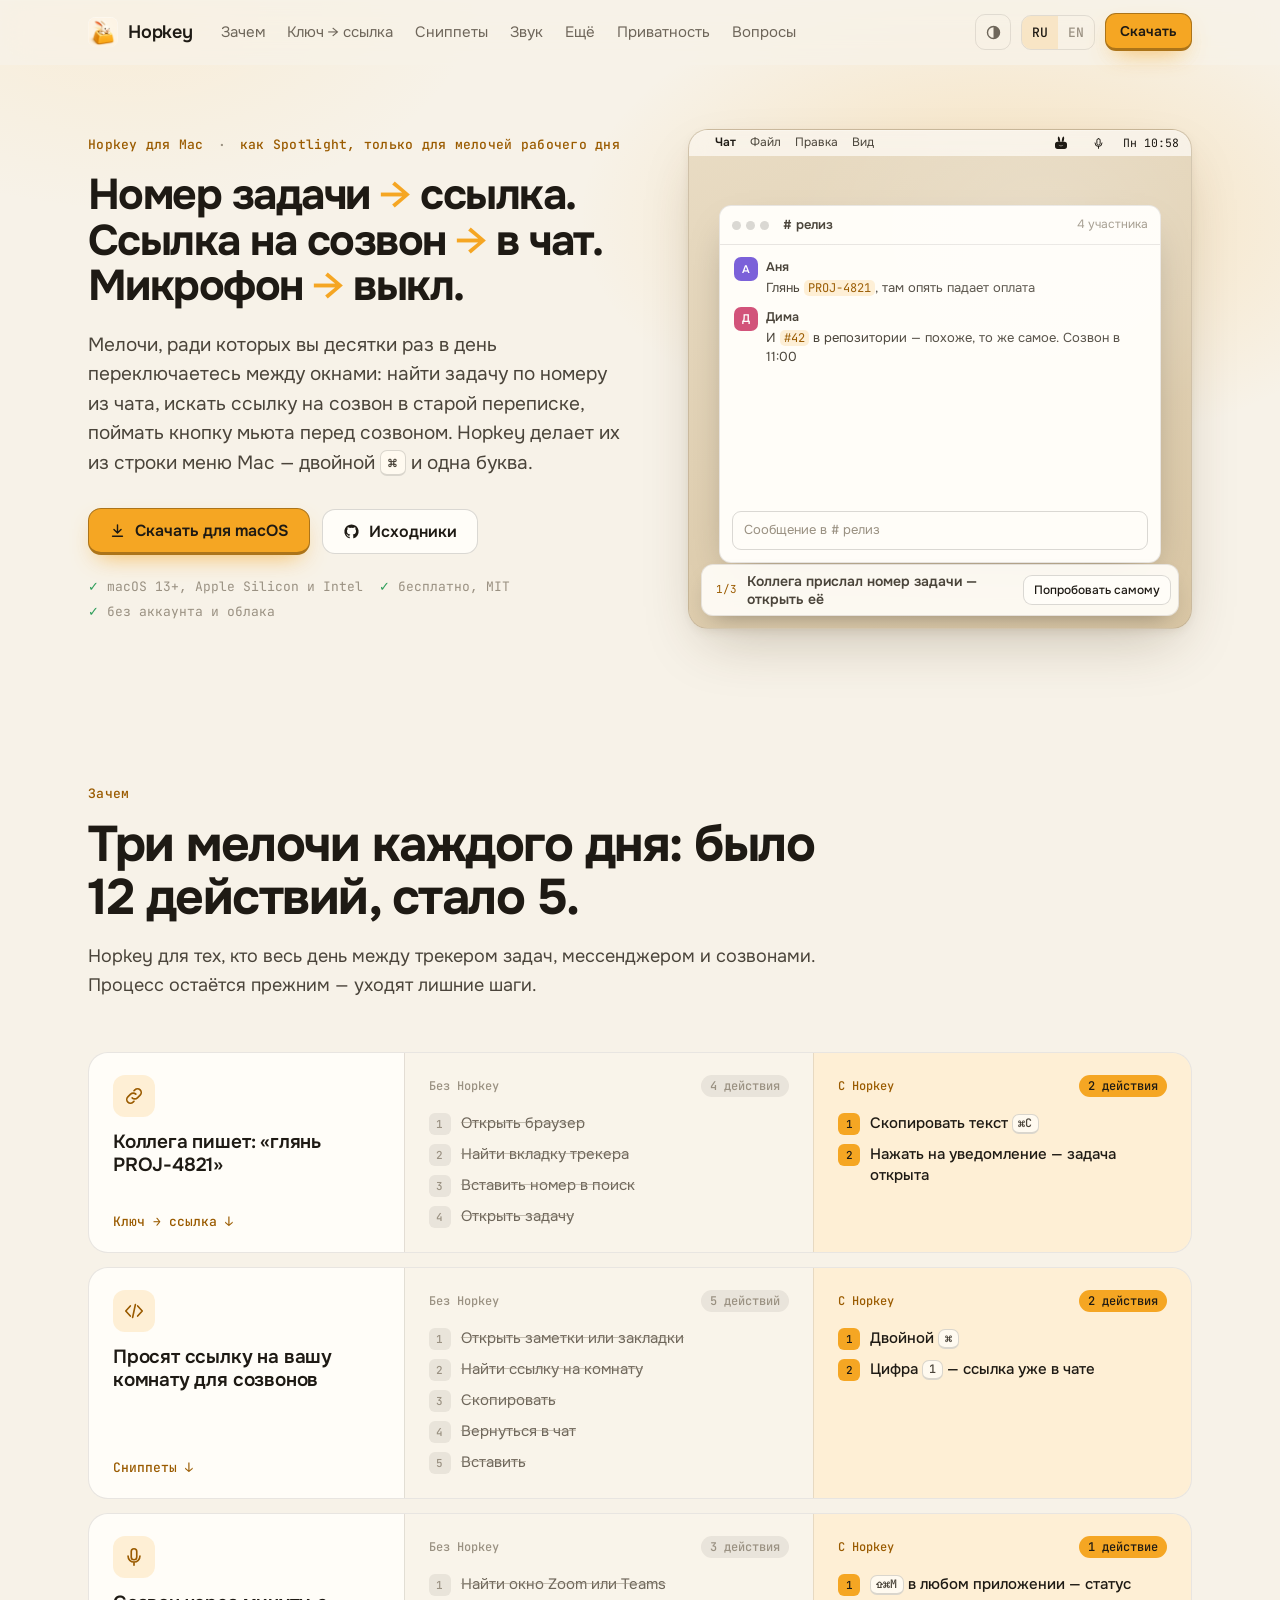
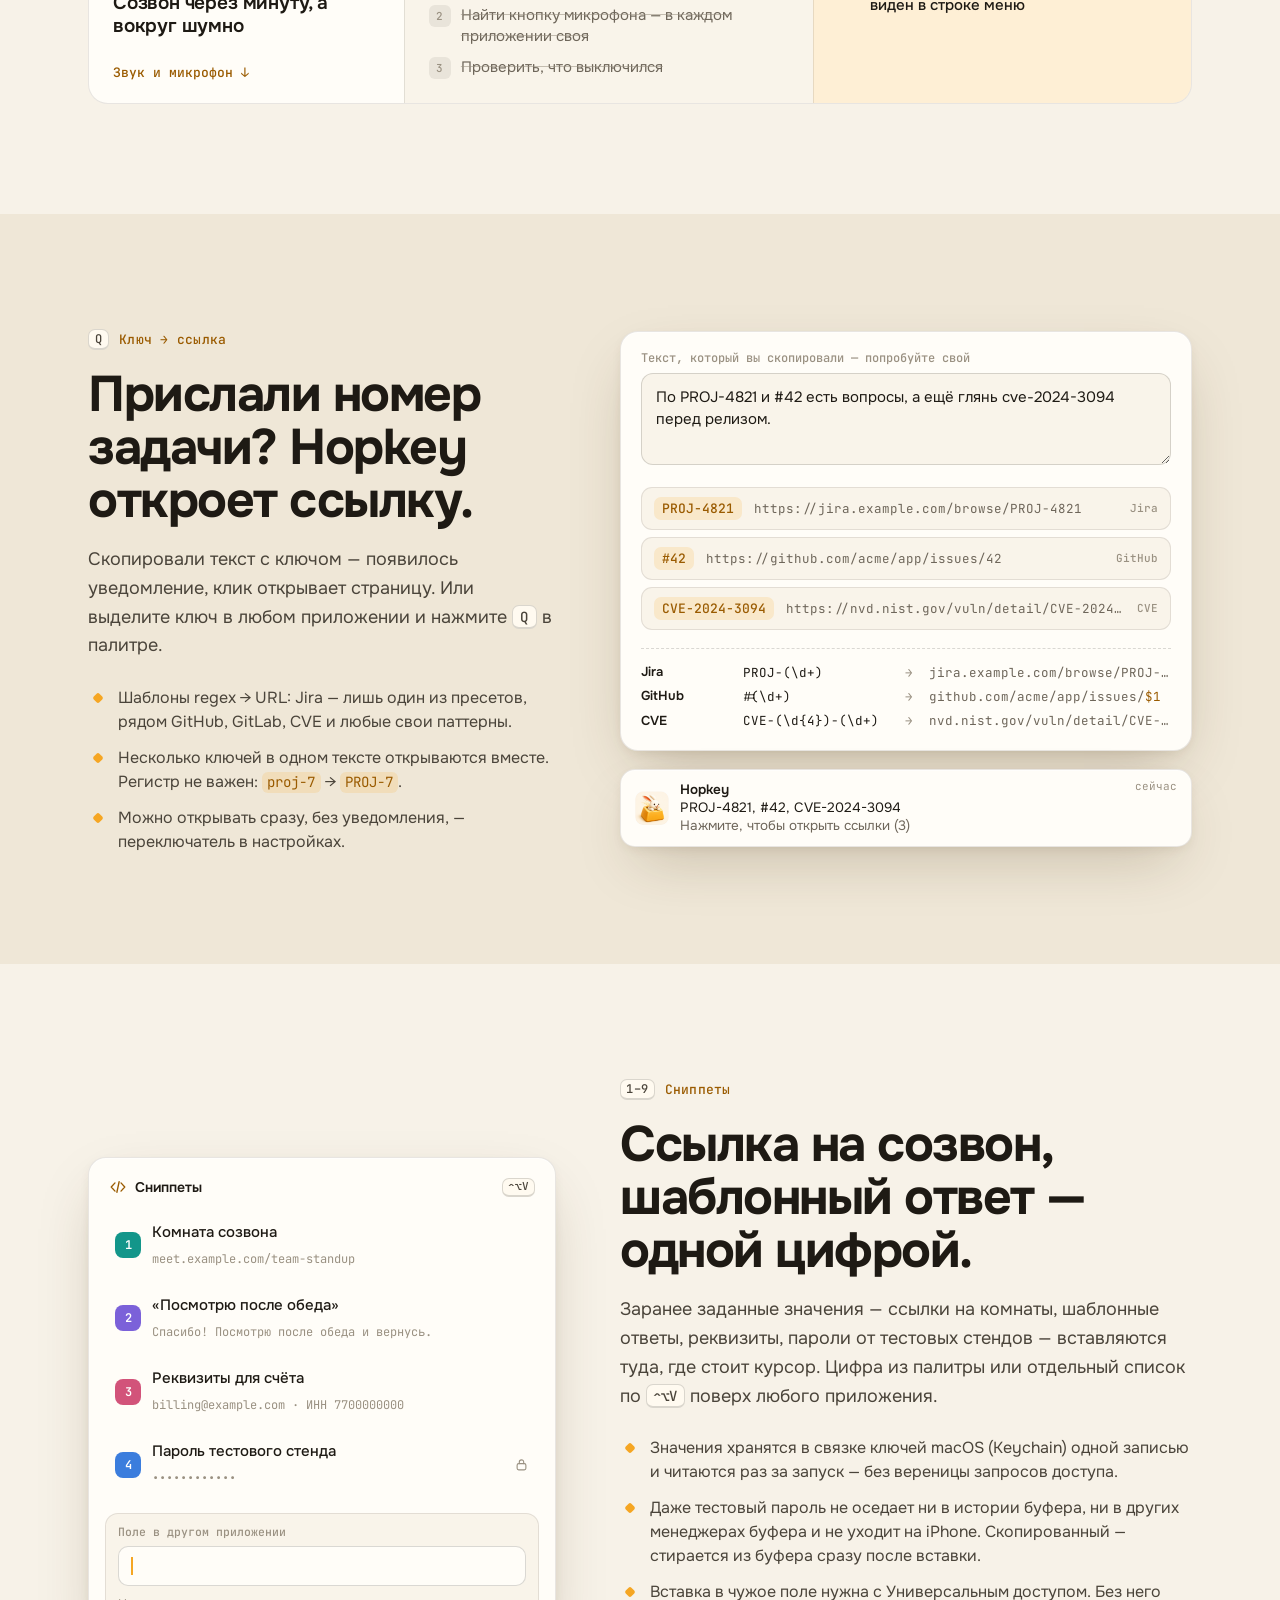
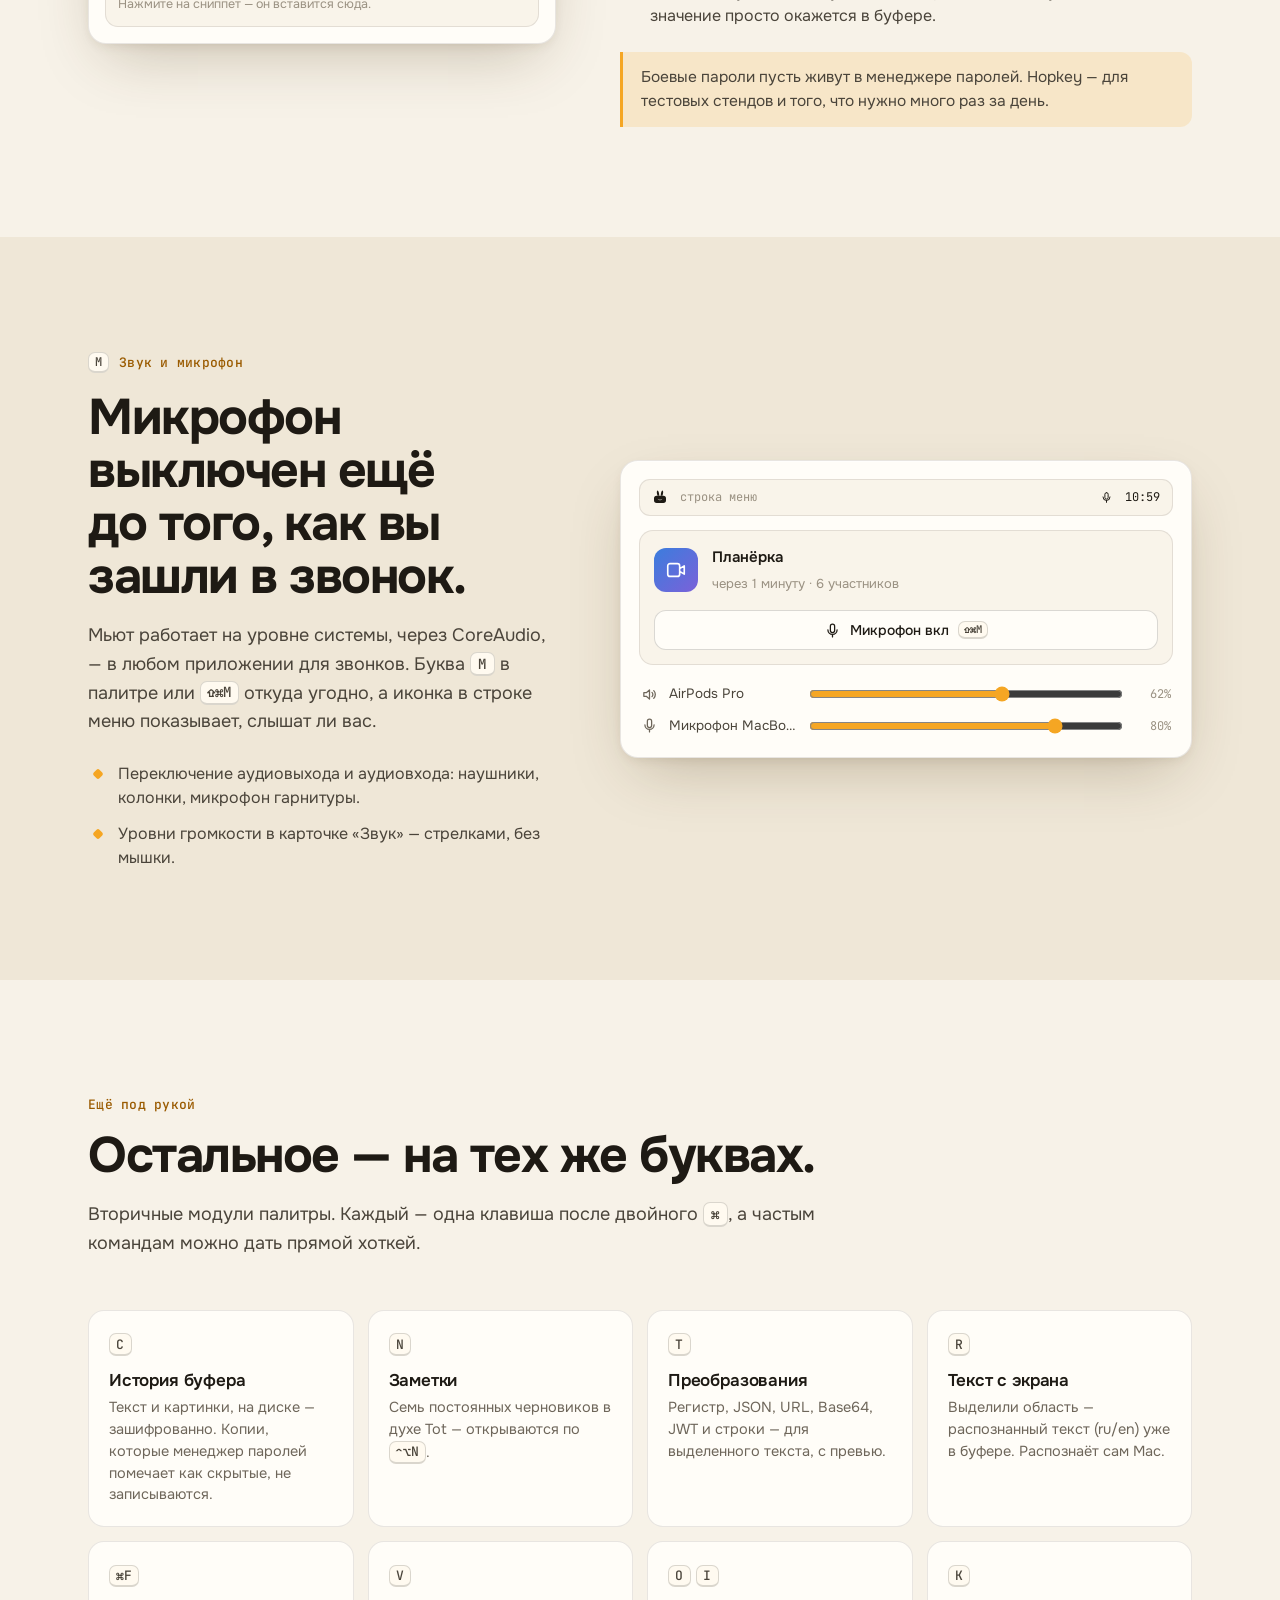
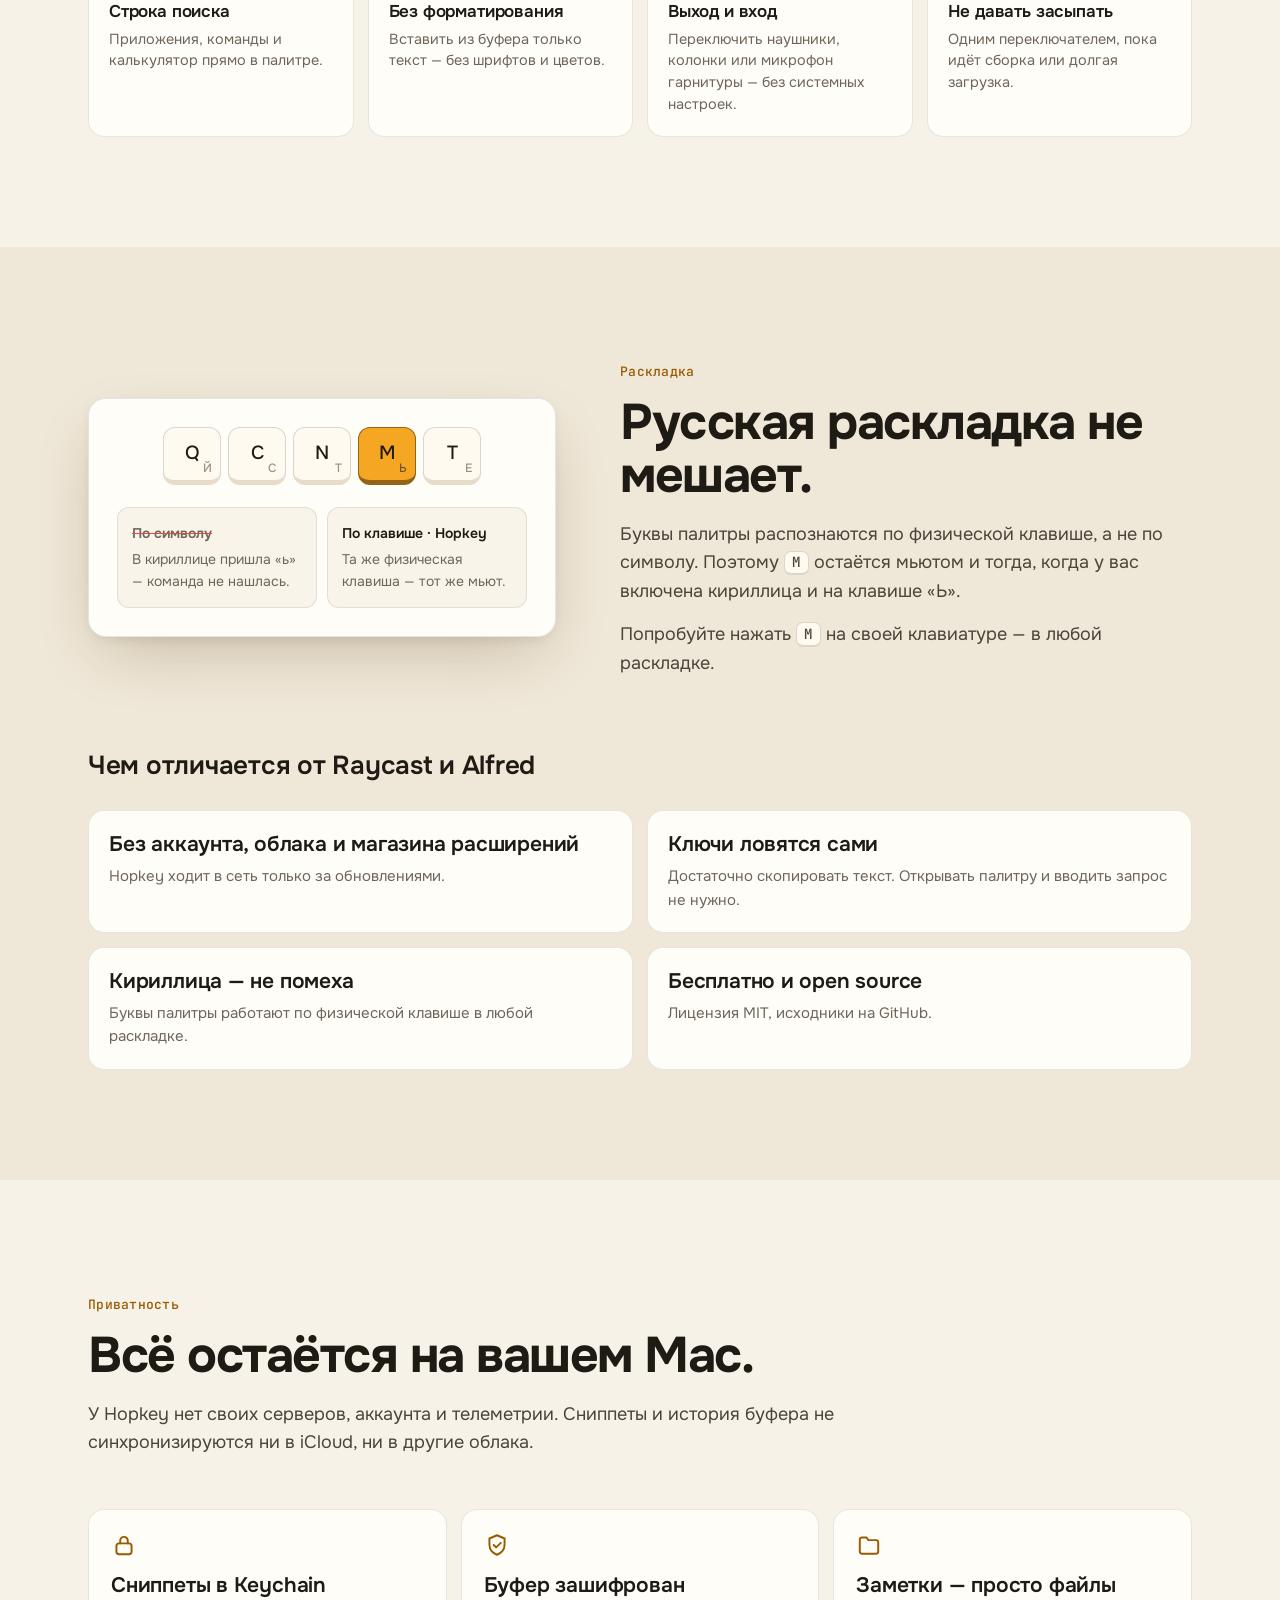
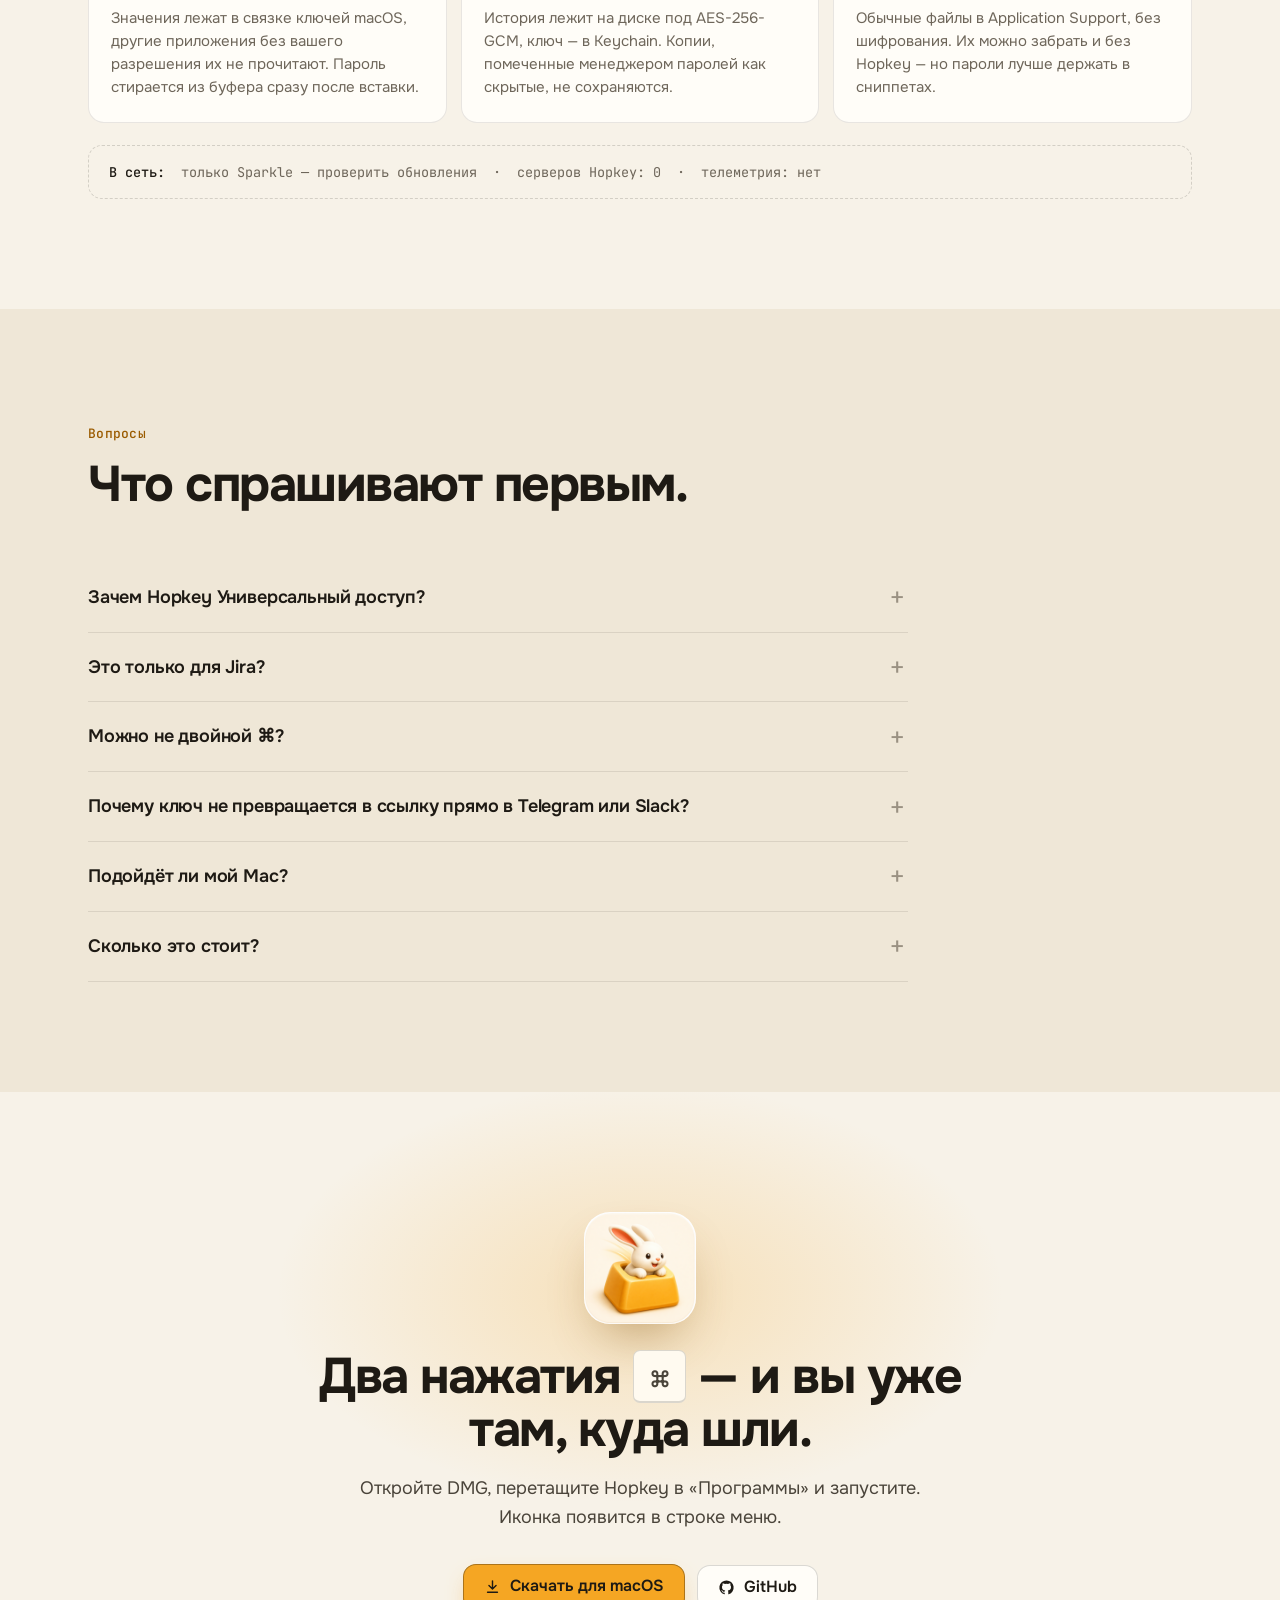
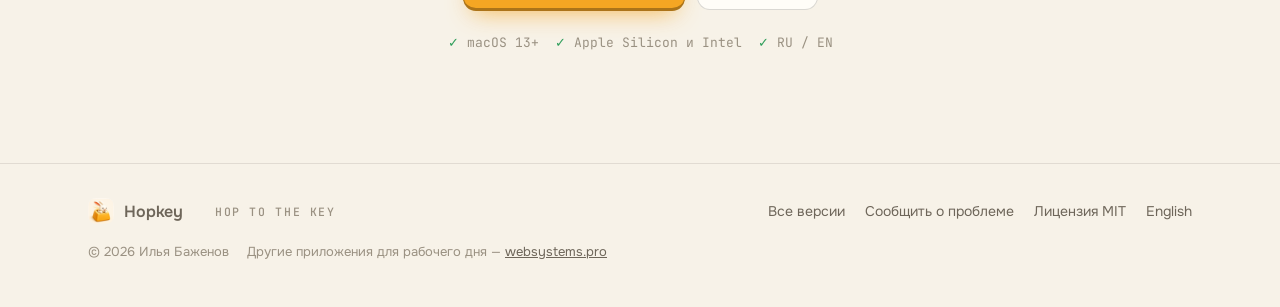
==== docs/index.html @ 58bd065e "chore(site): сайт в docs/ для GitHub Pages из main GitHub Pages без Actions публикует только корень " ====
<!doctype html>
<html lang="ru">
<head>
<meta charset="utf-8">
<meta name="viewport" content="width=device-width, initial-scale=1">
<title>Hopkey — двойной ⌘, и всё мелкое уже под рукой</title>
<meta name="description" content="Палитра рабочего дня в строке меню Mac. Двойной правый ⌘ — открыть ключ задачи по ссылке, вставить сниппет, выключить микрофон перед созвоном. Без аккаунта и облака, бесплатно и open source.">
<meta property="og:title" content="Hopkey — двойной ⌘, и всё мелкое уже под рукой">
<meta property="og:description" content="Палитра рабочего дня в строке меню Mac: ключ → ссылка, сниппеты, мьют микрофона. Локально, бесплатно, open source.">
<meta property="og:type" content="website">
<meta property="og:locale" content="ru_RU">
<meta property="og:locale:alternate" content="en_US">
<meta property="og:url" content="https://ilyabazhenov.github.io/Hopkey/">
<meta property="og:image" content="https://ilyabazhenov.github.io/Hopkey/assets/icon.png">
<link rel="canonical" href="https://ilyabazhenov.github.io/Hopkey/">
<link rel="alternate" hreflang="ru" href="https://ilyabazhenov.github.io/Hopkey/">
<link rel="alternate" hreflang="en" href="https://ilyabazhenov.github.io/Hopkey/en/">
<link rel="alternate" hreflang="x-default" href="https://ilyabazhenov.github.io/Hopkey/en/">
<link rel="icon" href="assets/favicon.png" type="image/png">
<link rel="apple-touch-icon" href="assets/apple-touch-icon.png">
<link rel="preconnect" href="https://fonts.googleapis.com">
<link rel="preconnect" href="https://fonts.gstatic.com" crossorigin>
<link href="https://fonts.googleapis.com/css2?family=Onest:wght@400;500;600;700&family=JetBrains+Mono:wght@400;500&display=swap" rel="stylesheet">
<script>
(function (r) {
  r.classList.add('js');
  var t; try { t = localStorage.getItem('theme'); } catch (e) {}
  r.dataset.theme = t === 'light' || t === 'dark' ? t : (matchMedia('(prefers-color-scheme: dark)').matches ? 'dark' : 'light');
})(document.documentElement);
</script>
<link rel="stylesheet" href="assets/site.css">
</head>
<body>

<svg width="0" height="0" style="position:absolute" aria-hidden="true">
  <symbol id="i-hop" viewBox="0 0 24 24"><path fill="currentColor" d="M8.3 10.2C7 6.6 6.8 2.7 8.1 2.2c1.3-.5 2.7 3.1 2.8 8zM13.1 10.2c.1-4.9 1.5-8.5 2.8-8 1.3.5 1.1 4.4-.2 8z"/><path fill="currentColor" fill-rule="evenodd" d="M7 10h10a4 4 0 0 1 4 4v3a4 4 0 0 1-4 4H7a4 4 0 0 1-4-4v-3a4 4 0 0 1 4-4zm1.2 4.6q3.8 2.9 7.6 0q-3.8 4.6-7.6 0z"/></symbol>
  <symbol id="i-mic" viewBox="0 0 24 24"><g fill="none" stroke="currentColor" stroke-width="1.8" stroke-linecap="round"><rect x="9" y="3" width="6" height="12" rx="3"/><path d="M5.5 11a6.5 6.5 0 0 0 13 0M12 17.5V21"/></g></symbol>
  <symbol id="i-micoff" viewBox="0 0 24 24"><g fill="none" stroke="currentColor" stroke-width="1.8" stroke-linecap="round"><rect x="9" y="3" width="6" height="12" rx="3"/><path d="M5.5 11a6.5 6.5 0 0 0 13 0M12 17.5V21M4 3.5l16 17"/></g></symbol>
  <symbol id="i-speaker" viewBox="0 0 24 24"><g fill="none" stroke="currentColor" stroke-width="1.8" stroke-linecap="round" stroke-linejoin="round"><path d="M4 9.5v5h3.5L12 18.5v-13L7.5 9.5z"/><path d="M15.5 9a4.2 4.2 0 0 1 0 6M18 6.5a8 8 0 0 1 0 11"/></g></symbol>
  <symbol id="i-cup" viewBox="0 0 24 24"><g fill="none" stroke="currentColor" stroke-width="1.8" stroke-linecap="round" stroke-linejoin="round"><path d="M4.5 9h11v4.5a5 5 0 0 1-5 5h-1a5 5 0 0 1-5-5z"/><path d="M15.5 10.5h1.3a2.4 2.4 0 0 1 0 4.8h-1.5M8 3.5v2.5M11.5 3.5v2.5"/></g></symbol>
  <symbol id="i-link" viewBox="0 0 24 24"><g fill="none" stroke="currentColor" stroke-width="1.8" stroke-linecap="round"><path d="M10 14a4 4 0 0 0 5.7 0l3-3a4 4 0 0 0-5.7-5.7l-1 1"/><path d="M14 10a4 4 0 0 0-5.7 0l-3 3a4 4 0 0 0 5.7 5.7l1-1"/></g></symbol>
  <symbol id="i-snip" viewBox="0 0 24 24"><g fill="none" stroke="currentColor" stroke-width="1.8" stroke-linecap="round" stroke-linejoin="round"><path d="M8 6.5 3 12l5 5.5M16 6.5l5 5.5-5 5.5M13.5 5l-3 14"/></g></symbol>
  <symbol id="i-clip" viewBox="0 0 24 24"><g fill="none" stroke="currentColor" stroke-width="1.8" stroke-linejoin="round"><rect x="5.5" y="4.5" width="13" height="16.5" rx="2.5"/><path d="M9 3h6v3.5H9z"/></g></symbol>
  <symbol id="i-note" viewBox="0 0 24 24"><g fill="none" stroke="currentColor" stroke-width="1.8" stroke-linecap="round" stroke-linejoin="round"><path d="M6 3h8.5L19 7.5V21H6z"/><path d="M9 12h7M9 16h5"/></g></symbol>
  <symbol id="i-wand" viewBox="0 0 24 24"><g fill="none" stroke="currentColor" stroke-width="1.8" stroke-linecap="round" stroke-linejoin="round"><path d="M4 20 15 9M17 3v3M15.5 4.5h3M20 9v2M19 10h2M11 4v2M10 5h2"/></g></symbol>
  <symbol id="i-scan" viewBox="0 0 24 24"><g fill="none" stroke="currentColor" stroke-width="1.8" stroke-linecap="round"><path d="M4 8V5.5A1.5 1.5 0 0 1 5.5 4H8M16 4h2.5A1.5 1.5 0 0 1 20 5.5V8M20 16v2.5a1.5 1.5 0 0 1-1.5 1.5H16M8 20H5.5A1.5 1.5 0 0 1 4 18.5V16M8 10h8M8 14h5"/></g></symbol>
  <symbol id="i-paste" viewBox="0 0 24 24"><g fill="none" stroke="currentColor" stroke-width="1.8" stroke-linecap="round" stroke-linejoin="round"><path d="M9 3.5h6v3H9z"/><path d="M15.5 5H18a1 1 0 0 1 1 1v14a1 1 0 0 1-1 1H6a1 1 0 0 1-1-1V6a1 1 0 0 1 1-1h2.5M9 12h6M9 16h4"/></g></symbol>
  <symbol id="i-search" viewBox="0 0 24 24"><g fill="none" stroke="currentColor" stroke-width="1.8" stroke-linecap="round"><circle cx="11" cy="11" r="6.5"/><path d="m20 20-4.2-4.2"/></g></symbol>
  <symbol id="i-lock" viewBox="0 0 24 24"><g fill="none" stroke="currentColor" stroke-width="1.8" stroke-linecap="round"><rect x="5" y="10.5" width="14" height="10" rx="2.5"/><path d="M8.5 10.5V8a3.5 3.5 0 0 1 7 0v2.5"/></g></symbol>
  <symbol id="i-shield" viewBox="0 0 24 24"><g fill="none" stroke="currentColor" stroke-width="1.8" stroke-linecap="round" stroke-linejoin="round"><path d="M12 3 5 6v5.5c0 4.3 3 7.9 7 9.5 4-1.6 7-5.2 7-9.5V6z"/><path d="m9 12 2.2 2.2L15.5 10"/></g></symbol>
  <symbol id="i-folder" viewBox="0 0 24 24"><g fill="none" stroke="currentColor" stroke-width="1.8" stroke-linejoin="round"><path d="M3.5 7a2 2 0 0 1 2-2h4l2 2.5h7a2 2 0 0 1 2 2V18a2 2 0 0 1-2 2h-13a2 2 0 0 1-2-2z"/></g></symbol>
  <symbol id="i-phone" viewBox="0 0 24 24"><g fill="none" stroke="currentColor" stroke-width="1.8" stroke-linecap="round" stroke-linejoin="round"><path d="M3 7.5A2.5 2.5 0 0 1 5.5 5h8A2.5 2.5 0 0 1 16 7.5v9a2.5 2.5 0 0 1-2.5 2.5h-8A2.5 2.5 0 0 1 3 16.5zM16 10.5l5-3v9l-5-3"/></g></symbol>
  <symbol id="i-down" viewBox="0 0 24 24"><g fill="none" stroke="currentColor" stroke-width="2" stroke-linecap="round" stroke-linejoin="round"><path d="M12 4v11M7 10.5l5 5 5-5M5 20h14"/></g></symbol>
  <symbol id="i-gh" viewBox="0 0 24 24"><path fill="currentColor" d="M12 2a10 10 0 0 0-3.2 19.5c.5.1.7-.2.7-.5v-1.7c-2.8.6-3.4-1.3-3.4-1.3-.4-1.2-1.1-1.5-1.1-1.5-.9-.6.1-.6.1-.6 1 .1 1.5 1 1.5 1 .9 1.6 2.4 1.1 3 .9.1-.7.4-1.1.6-1.4-2.2-.3-4.6-1.1-4.6-5 0-1.1.4-2 1-2.7-.1-.3-.4-1.3.1-2.7 0 0 .8-.3 2.8 1a9.6 9.6 0 0 1 5 0c1.9-1.3 2.8-1 2.8-1 .5 1.4.2 2.4.1 2.7.6.7 1 1.6 1 2.7 0 3.9-2.4 4.7-4.6 5 .4.3.7.9.7 1.9V21c0 .3.2.6.7.5A10 10 0 0 0 12 2z"/></symbol>
</svg>

<header class="top" id="top">
  <div class="wrap">
    <a class="brand" href="#top"><img src="assets/icon.png" alt="" width="30" height="30">Hopkey</a>
    <nav class="top-nav" aria-label="Разделы">
      <a href="#why">Зачем</a>
      <a href="#keys">Ключ → ссылка</a>
      <a href="#snippets">Сниппеты</a>
      <a href="#sound">Звук</a>
      <a href="#more">Ещё</a>
      <a href="#privacy">Приватность</a>
      <a href="#faq">Вопросы</a>
    </nav>
    <div class="top-r">
      <button class="icon-btn" id="themeBtn" type="button" aria-label="Сменить тему" title="Сменить тему"><svg viewBox="0 0 24 24" fill="none" stroke="currentColor" stroke-width="2" aria-hidden="true"><circle cx="12" cy="12" r="8.5"/><path d="M12 3.5a8.5 8.5 0 0 1 0 17z" fill="currentColor" stroke="none"/></svg></button>
      <nav class="lang" aria-label="Язык"><a href="./" hreflang="ru" lang="ru" aria-current="page">RU</a><a href="en/" hreflang="en" lang="en">EN</a></nav>
      <a class="btn pri sm" href="https://github.com/ilyabazhenov/Hopkey/releases/latest">Скачать</a>
    </div>
  </div>
</header>

<main>

  <section class="hero">
    <div class="wrap hero-grid">
      <div class="hero-text">
        <div class="eyebrow rv"><span>Hopkey для Mac</span><span>как Spotlight, только для мелочей рабочего дня</span></div>
        <h1 class="rv"><span class="ln">Номер задачи <span class="ar">→</span> ссылка.</span><span class="ln">Ссылка на&nbsp;созвон <span class="ar">→</span> в&nbsp;чат.</span><span class="ln">Микрофон <span class="ar">→</span> выкл.</span></h1>
        <p class="lead rv">Мелочи, ради которых вы десятки раз в день переключаетесь между окнами: найти задачу по номеру из чата, искать ссылку на созвон в старой переписке, поймать кнопку мьюта перед созвоном. Hopkey делает их из строки меню Mac — двойной <span class="kc">⌘</span> и одна буква.</p>
        <div class="cta rv">
          <a class="btn pri" href="https://github.com/ilyabazhenov/Hopkey/releases/latest"><svg aria-hidden="true"><use href="#i-down"/></svg>Скачать для macOS</a>
          <a class="btn" href="https://github.com/ilyabazhenov/Hopkey"><svg aria-hidden="true"><use href="#i-gh"/></svg>Исходники</a>
        </div>
        <div class="req rv"><span>macOS 13+, Apple Silicon и Intel</span><span>бесплатно, MIT</span><span>без аккаунта и облака</span></div>
      </div>

      <div class="rv">
        <div class="stage story" id="stage" aria-label="Интерактивная демонстрация палитры Hopkey">
          <div class="mbar">
            <span aria-hidden="true"></span><span class="app">Чат</span>
            <span class="menus"><span>Файл</span><span>Правка</span><span>Вид</span></span>
            <span class="r">
              <button class="mb-hop" id="mbHop" type="button" aria-label="Открыть палитру" style="border:0;background:none;color:inherit;cursor:pointer"><svg class="mb-ico"><use href="#i-hop"/></svg></button>
              <span class="mb-mic" id="mbMic"><svg><use href="#i-mic"/></svg></span>
              <span class="mono">Пн 10:58</span>
            </span>
          </div>

          <div class="chat" aria-hidden="true">
            <div class="chat-h"><span class="dots"><i></i><i></i><i></i></span><b># релиз</b><small>4 участника</small></div>
            <div class="chat-b" id="chatBody">
              <div class="msg"><span class="av" style="background:var(--violet)">А</span><div><b>Аня</b><p>Глянь <span class="key">PROJ-4821</span>, там опять падает оплата</p></div></div>
              <div class="msg"><span class="av" style="background:var(--rose)">Д</span><div><b>Дима</b><p>И <span class="key">#42</span> в репозитории — похоже, то же самое. Созвон в 11:00</p></div></div>
            </div>
            <div class="composer" id="composer">Сообщение в # релиз</div>
          </div>

          <div class="win w-browser" id="wBrowser" aria-hidden="true">
            <div class="w-bar"><span class="dots"><i></i><i></i><i></i></span><span class="url"><svg><use href="#i-lock"/></svg>jira.example.com/browse/PROJ-4821</span></div>
            <div class="w-body">
              <div class="jr-key">PROJ-4821</div>
              <div class="w-h">Оплата падает при повторной попытке</div>
              <div class="jr-meta"><span class="st">В работе</span><span>Исполнитель: Аня</span><span>Приоритет: высокий</span></div>
              <div class="jr-lines"><i></i><i></i><i style="width:58%"></i></div>
            </div>
          </div>
          <div class="win w-call" id="wCall" aria-hidden="true">
            <div class="w-bar"><span class="dots"><i></i><i></i><i></i></span><span class="url plain">Планёрка · 6 участников</span></div>
            <div class="w-body call-grid"><div class="ct"><span class="av" style="background:var(--violet)">А</span><small>Аня</small></div><div class="ct"><span class="av" style="background:var(--rose)">Д</span><small>Дима</small></div><div class="ct"><span class="av" style="background:var(--teal)">М</span><small>Марк</small></div><div class="ct me"><span class="av">Я</span><small id="callMeMic"><svg><use href="#i-mic"/></svg>Я</small></div></div>
            <div class="call-ctrl"><span class="cc" id="callMic"><svg><use href="#i-mic"/></svg>Микрофон</span><span class="cc">Камера</span><span class="cc end">Выйти</span></div>
          </div>
          <div class="keys-ov" id="keysOv" aria-hidden="true"></div>
          <div class="cap" id="cap"><span class="cap-n mono" id="capN">1/3</span><span class="cap-t" id="capT"></span><span class="cap-dots"><i></i><i></i><i></i></span><button class="cap-try" id="capTry" type="button">Попробовать самому</button></div>

          <div class="tapme" id="tapme">
            <span class="t-kbd">Нажмите правый ⌘ дважды</span><span class="t-touch">Нажмите на клавишу дважды</span>
            <button class="replay" id="replay" type="button" aria-label="Показать сценарий ещё раз">↺ Сценарий</button><button class="cmdkey" id="cmdKey" type="button" aria-label="Клавиша Command: нажмите дважды, чтобы открыть палитру">⌘<small>×2</small></button>
          </div>

          <div class="pal" id="pal" role="dialog" aria-label="Палитра Hopkey">
            <div class="pal-h"><svg><use href="#i-search"/></svg><span class="q">Поиск: приложения, команды, калькулятор…</span><span class="kc">⌘F</span></div>
            <div class="pal-sec">Переключатели</div>
            <div class="tiles">
              <button class="tile mic" data-act="mic" data-code="KeyM" type="button"><span class="ti"><svg><use href="#i-mic"/></svg><b>Микрофон</b></span><small data-state>вкл</small><span class="kc">M</span></button>
              <button class="tile" data-act="sound" data-code="KeyA" type="button"><span class="ti"><svg><use href="#i-speaker"/></svg><b>Звук</b></span><small>AirPods · 62%</small><span class="kc">A</span></button>
              <button class="tile" data-act="awake" data-code="KeyK" type="button"><span class="ti"><svg><use href="#i-cup"/></svg><b>Не спать</b></span><small data-state>выкл</small><span class="kc">K</span></button>
            </div>
            <div class="pal-sec">Ключи и сниппеты<span>все сниппеты — ⌃⌥V</span></div>
            <div class="rows">
              <button class="row" data-act="key" data-code="KeyQ" type="button"><svg><use href="#i-link"/></svg><span>Открыть ссылку по ключу</span><span class="kc">Q</span></button>
            </div>
            <div class="chips">
              <button class="chip" data-act="snip" data-n="1" data-code="Digit1" type="button" style="--c:var(--teal)"><i>1</i>Комната созвона</button>
              <button class="chip" data-act="snip" data-n="2" data-code="Digit2" type="button" style="--c:var(--violet)"><i>2</i>«Посмотрю после обеда»</button>
              <button class="chip" data-act="snip" data-n="3" data-code="Digit3" type="button" style="--c:var(--blue)"><i>3</i>Пароль стенда</button>
            </div>
            <div class="pal-sec">Действия</div>
            <div class="rows">
              <button class="row" data-act="clip" data-code="KeyC" type="button"><svg><use href="#i-clip"/></svg><span>История буфера</span><span class="kc">C</span></button>
              <button class="row" data-act="notes" data-code="KeyN" type="button"><svg><use href="#i-note"/></svg><span>Заметки</span><span class="kc">N</span></button>
              <button class="row" data-act="transform" data-code="KeyT" type="button"><svg><use href="#i-wand"/></svg><span>Преобразовать выделение</span><span class="kc">T</span></button>
              <button class="row" data-act="ocr" data-code="KeyR" type="button"><svg><use href="#i-scan"/></svg><span>Распознать текст с экрана</span><span class="kc">R</span></button>
            </div>
            <div class="pal-f">↑↓ выбрать · буквы — команды · 1–9 — сниппеты · ↩ · Esc</div>
          </div>

          <div class="hud" id="hud" aria-live="polite"><svg><use href="#i-micoff"/></svg><span></span></div>
          <div class="toast" id="toast" aria-live="polite"><img src="assets/icon.png" alt=""><div><b>Hopkey</b><span></span></div></div>
        </div>
      </div>
    </div>
  </section>

  <section class="sec" id="why">
    <div class="wrap">
      <div class="sec-head rv">
        <div class="kicker">Зачем</div>
        <h2>Три мелочи каждого дня: было 12&nbsp;действий, стало&nbsp;5.</h2>
        <p class="story">Hopkey для тех, кто весь день между трекером задач, мессенджером и созвонами. Процесс остаётся прежним — уходят лишние шаги.</p>
      </div>
      <div class="why">
        <article class="why-r rv">
          <div class="why-s"><div class="ico"><svg><use href="#i-link"/></svg></div><h3>Коллега пишет: «глянь <span class="nw">PROJ-4821</span>»</h3><a href="#keys">Ключ → ссылка ↓</a></div>
          <div class="why-no"><div class="lbl">Без Hopkey<span>4 действия</span></div><ol><li>Открыть браузер</li><li>Найти вкладку трекера</li><li>Вставить номер в поиск</li><li>Открыть задачу</li></ol></div>
          <div class="why-yes"><div class="lbl">С Hopkey<span>2 действия</span></div><ol><li>Скопировать текст <span class="kc">⌘C</span></li><li>Нажать на уведомление — задача открыта</li></ol></div>
        </article>
        <article class="why-r rv">
          <div class="why-s"><div class="ico"><svg><use href="#i-snip"/></svg></div><h3>Просят ссылку на вашу комнату для созвонов</h3><a href="#snippets">Сниппеты ↓</a></div>
          <div class="why-no"><div class="lbl">Без Hopkey<span>5 действий</span></div><ol><li>Открыть заметки или закладки</li><li>Найти ссылку на комнату</li><li>Скопировать</li><li>Вернуться в чат</li><li>Вставить</li></ol></div>
          <div class="why-yes"><div class="lbl">С Hopkey<span>2 действия</span></div><ol><li>Двойной <span class="kc">⌘</span></li><li>Цифра <span class="kc">1</span> — ссылка уже в чате</li></ol></div>
        </article>
        <article class="why-r rv">
          <div class="why-s"><div class="ico"><svg><use href="#i-mic"/></svg></div><h3>Созвон через минуту, а вокруг шумно</h3><a href="#sound">Звук и микрофон ↓</a></div>
          <div class="why-no"><div class="lbl">Без Hopkey<span>3 действия</span></div><ol><li>Найти окно Zoom или Teams</li><li>Найти кнопку микрофона — в каждом приложении своя</li><li>Проверить, что выключился</li></ol></div>
          <div class="why-yes"><div class="lbl">С Hopkey<span>1 действие</span></div><ol><li><span class="kc">⇧⌘M</span> в любом приложении — статус виден в строке меню</li></ol></div>
        </article>
      </div>
    </div>
  </section>

  <section class="sec alt" id="keys">
    <div class="wrap split">
      <div class="rv">
        <div class="kicker"><span class="kc">Q</span>Ключ → ссылка</div>
        <h2>Прислали номер задачи? Hopkey откроет ссылку.</h2>
        <p class="story">Скопировали текст с ключом — появилось уведомление, клик открывает страницу. Или выделите ключ в любом приложении и нажмите <span class="kc">Q</span> в палитре.</p>
        <ul class="facts">
          <li>Шаблоны regex → URL: Jira — лишь один из пресетов, рядом GitHub, GitLab, CVE и любые свои паттерны.</li>
          <li>Несколько ключей в одном тексте открываются вместе. Регистр не важен: <code>proj-7</code> → <code>PROJ-7</code>.</li>
          <li>Можно открывать сразу, без уведомления, — переключатель в настройках.</li>
        </ul>
      </div>
      <div class="rv">
        <div class="card kl">
          <label for="klIn">Текст, который вы скопировали — попробуйте свой</label>
          <textarea id="klIn" spellcheck="false">По PROJ-4821 и #42 есть вопросы, а ещё глянь cve-2024-3094 перед релизом.</textarea>
          <div class="kl-out" id="klOut" aria-live="polite"></div>
          <div class="tpl" aria-label="Шаблоны">
            <div class="tpl-r"><b>Jira</b><span class="re">PROJ-(\d+)</span><span class="ar">→</span><span class="url">jira.example.com/browse/PROJ-<em>$1</em></span></div>
            <div class="tpl-r"><b>GitHub</b><span class="re">#(\d+)</span><span class="ar">→</span><span class="url">github.com/acme/app/issues/<em>$1</em></span></div>
            <div class="tpl-r"><b>CVE</b><span class="re">CVE-(\d{4})-(\d+)</span><span class="ar">→</span><span class="url">nvd.nist.gov/vuln/detail/CVE-<em>$1</em>-<em>$2</em></span></div>
          </div>
        </div>
        <div class="banner" id="klBanner"><img src="assets/icon.png" alt=""><div><b>Hopkey</b><br><span id="klBannerText"></span></div><small>сейчас</small></div>
      </div>
    </div>
  </section>

  <section class="sec" id="snippets">
    <div class="wrap split flip">
      <div class="rv">
        <div class="kicker"><span class="kc">1–9</span>Сниппеты</div>
        <h2>Ссылка на созвон, шаблонный ответ — одной цифрой.</h2>
        <p class="story">Заранее заданные значения — ссылки на комнаты, шаблонные ответы, реквизиты, пароли от тестовых стендов — вставляются туда, где стоит курсор. Цифра из палитры или отдельный список по <span class="kc">⌃⌥V</span> поверх любого приложения.</p>
        <ul class="facts">
          <li>Значения хранятся в связке ключей macOS (Keychain) одной записью и читаются раз за запуск — без вереницы запросов доступа.</li>
          <li>Даже тестовый пароль не оседает ни в истории буфера, ни в других менеджерах буфера и не уходит на iPhone. Скопированный — стирается из буфера сразу после вставки.</li>
          <li>Вставка в чужое поле нужна с Универсальным доступом. Без него значение просто окажется в буфере.</li>
        </ul>
        <p class="aside">Боевые пароли пусть живут в менеджере паролей. Hopkey — для тестовых стендов и того, что нужно много раз за день.</p>
      </div>
      <div class="rv">
        <div class="card snip">
          <div class="snip-h"><svg width="18" height="18" style="color:var(--accent-ink)"><use href="#i-snip"/></svg>Сниппеты<span class="kc">⌃⌥V</span></div>
          <div class="snip-list" id="snipList">
            <button class="snip-r" type="button" data-n="1" style="--c:var(--teal)"><i>1</i><span><b>Комната созвона</b><small>meet.example.com/team-standup</small></span></button>
            <button class="snip-r" type="button" data-n="2" style="--c:var(--violet)"><i>2</i><span><b>«Посмотрю после обеда»</b><small>Спасибо! Посмотрю после обеда и вернусь.</small></span></button>
            <button class="snip-r" type="button" data-n="3" style="--c:var(--rose)"><i>3</i><span><b>Реквизиты для счёта</b><small>billing@example.com · ИНН 7700000000</small></span></button>
            <button class="snip-r" type="button" data-n="4" style="--c:var(--blue)"><i>4</i><span><b>Пароль тестового стенда</b><small>••••••••••••</small></span><svg class="lock"><use href="#i-lock"/></svg></button>
          </div>
          <div class="field">
            <label>Поле в другом приложении</label>
            <div class="in" id="snipField"><span class="caret"></span></div>
            <div class="note" id="snipNote">Нажмите на сниппет — он вставится сюда.</div>
          </div>
        </div>
      </div>
    </div>
  </section>

  <section class="sec alt" id="sound">
    <div class="wrap split">
      <div class="rv">
        <div class="kicker"><span class="kc">M</span>Звук и микрофон</div>
        <h2>Микрофон выключен ещё до&nbsp;того, как вы зашли в&nbsp;звонок.</h2>
        <p class="story">Мьют работает на уровне системы, через CoreAudio, — в любом приложении для звонков. Буква <span class="kc">M</span> в палитре или <span class="kc">⇧⌘M</span> откуда угодно, а иконка в строке меню показывает, слышат ли вас.</p>
        <ul class="facts">
          <li>Переключение аудиовыхода и аудиовхода: наушники, колонки, микрофон гарнитуры.</li>
          <li>Уровни громкости в карточке «Звук» — стрелками, без мышки.</li>
        </ul>
      </div>
      <div class="rv">
        <div class="card snd">
          <div class="snd-bar"><svg width="16" height="16"><use href="#i-hop"/></svg><span class="mono" style="font-size:12px;color:var(--faint)">строка меню</span><span class="r"><span class="mb-mic" id="sndMic"><svg width="13" height="13"><use href="#i-mic"/></svg></span><span class="mono" style="font-size:12px">10:59</span></span></div>
          <div class="call">
            <span class="av"><svg><use href="#i-phone"/></svg></span>
            <span><b>Планёрка</b><small>через 1 минуту · 6 участников</small></span>
            <button class="mutebtn" id="muteBtn" type="button" aria-pressed="false"><svg><use href="#i-mic"/></svg><span>Микрофон вкл</span><span class="kc">⇧⌘M</span></button>
          </div>
          <div class="lvls">
            <div class="lvl"><svg><use href="#i-speaker"/></svg><span>AirPods Pro</span><input type="range" min="0" max="100" value="62" aria-label="Громкость выхода"><output>62%</output></div>
            <div class="lvl"><svg><use href="#i-mic"/></svg><span>Микрофон MacBook</span><input type="range" min="0" max="100" value="80" aria-label="Уровень входа"><output>80%</output></div>
          </div>
        </div>
      </div>
    </div>
  </section>

  <section class="sec" id="more">
    <div class="wrap">
      <div class="sec-head rv">
        <div class="kicker">Ещё под рукой</div>
        <h2>Остальное — на тех же буквах.</h2>
        <p class="story">Вторичные модули палитры. Каждый — одна клавиша после двойного <span class="kc">⌘</span>, а частым командам можно дать прямой хоткей.</p>
      </div>
      <div class="more">
        <div class="mod rv"><span class="kc">C</span><h3>История буфера</h3><p>Текст и картинки, на диске — зашифрованно. Копии, которые менеджер паролей помечает как скрытые, не записываются.</p></div>
        <div class="mod rv"><span class="kc">N</span><h3>Заметки</h3><p>Семь постоянных черновиков в духе Tot — открываются по <span class="kc">⌃⌥N</span>.</p></div>
        <div class="mod rv"><span class="kc">T</span><h3>Преобразования</h3><p>Регистр, JSON, URL, Base64, JWT и строки — для выделенного текста, с превью.</p></div>
        <div class="mod rv"><span class="kc">R</span><h3>Текст с экрана</h3><p>Выделили область — распознанный текст (ru/en) уже в буфере. Распознаёт сам Mac.</p></div>
        <div class="mod rv"><span class="kc">⌘F</span><h3>Строка поиска</h3><p>Приложения, команды и калькулятор прямо в палитре.</p></div>
        <div class="mod rv"><span class="kc">V</span><h3>Без форматирования</h3><p>Вставить из буфера только текст — без шрифтов и цветов.</p></div>
        <div class="mod rv"><span class="kc">O</span> <span class="kc">I</span><h3>Выход и вход</h3><p>Переключить наушники, колонки или микрофон гарнитуры — без системных настроек.</p></div>
        <div class="mod rv"><span class="kc">K</span><h3>Не давать засыпать</h3><p>Одним переключателем, пока идёт сборка или долгая загрузка.</p></div>
      </div>
    </div>
  </section>

  <section class="sec alt" id="layout">
    <div class="wrap split flip">
      <div class="rv">
        <div class="kicker">Раскладка</div>
        <h2>Русская раскладка не мешает.</h2>
        <p class="story">Буквы палитры распознаются по физической клавише, а не по символу. Поэтому <span class="kc">M</span> остаётся мьютом и тогда, когда у вас включена кириллица и на клавише «Ь».</p>
        <p class="story">Попробуйте нажать <span class="kc">M</span> на своей клавиатуре — в любой раскладке.</p>
      </div>
      <div class="rv">
        <div class="card layout">
          <div class="krow" id="krow">
            <span class="bigkey" data-code="KeyQ">Q<span class="ru">Й</span></span>
            <span class="bigkey" data-code="KeyC">C<span class="ru">С</span></span>
            <span class="bigkey" data-code="KeyN">N<span class="ru">Т</span></span>
            <span class="bigkey hot" data-code="KeyM">M<span class="ru">Ь</span></span>
            <span class="bigkey" data-code="KeyT">T<span class="ru">Е</span></span>
          </div>
          <div class="kmap">
            <div class="bad"><b>По символу</b>В кириллице пришла «ь» — команда не нашлась.</div>
            <div><b>По клавише · Hopkey</b>Та же физическая клавиша — тот же мьют.</div>
          </div>
        </div>
      </div>
    </div>
    <div class="wrap" style="margin-top:72px">
      <div class="sec-head rv" style="margin-bottom:28px">
        <h3 style="font-size:26px">Чем отличается от Raycast и Alfred</h3>
      </div>
      <div class="diff">
        <div class="rv"><h3>Без аккаунта, облака и магазина расширений</h3><p>Hopkey ходит в сеть только за обновлениями.</p></div>
        <div class="rv"><h3>Ключи ловятся сами</h3><p>Достаточно скопировать текст. Открывать палитру и вводить запрос не нужно.</p></div>
        <div class="rv"><h3>Кириллица — не помеха</h3><p>Буквы палитры работают по физической клавише в любой раскладке.</p></div>
        <div class="rv"><h3>Бесплатно и open source</h3><p>Лицензия MIT, исходники на GitHub.</p></div>
      </div>
    </div>
  </section>

  <section class="sec" id="privacy">
    <div class="wrap">
      <div class="sec-head rv">
        <div class="kicker">Приватность</div>
        <h2>Всё остаётся на вашем Mac.</h2>
        <p class="story">У Hopkey нет своих серверов, аккаунта и телеметрии. Сниппеты и история буфера не синхронизируются ни в iCloud, ни в другие облака.</p>
      </div>
      <div class="priv">
        <div class="rv"><svg><use href="#i-lock"/></svg><h3>Сниппеты в Keychain</h3><p>Значения лежат в связке ключей macOS, другие приложения без вашего разрешения их не прочитают. Пароль стирается из буфера сразу после вставки.</p></div>
        <div class="rv"><svg><use href="#i-shield"/></svg><h3>Буфер зашифрован</h3><p>История лежит на диске под AES-256-GCM, ключ — в Keychain. Копии, помеченные менеджером паролей как скрытые, не сохраняются.</p></div>
        <div class="rv"><svg><use href="#i-folder"/></svg><h3>Заметки — просто файлы</h3><p>Обычные файлы в Application Support, без шифрования. Их можно забрать и без Hopkey — но пароли лучше держать в сниппетах.</p></div>
      </div>
      <div class="netline rv"><b>В сеть:</b><span>только Sparkle — проверить обновления</span><span>·</span><span>серверов Hopkey: 0</span><span>·</span><span>телеметрия: нет</span></div>
    </div>
  </section>

  <section class="sec alt" id="faq">
    <div class="wrap">
      <div class="sec-head rv">
        <div class="kicker">Вопросы</div>
        <h2>Что спрашивают первым.</h2>
      </div>
      <div class="faq rv">
        <details><summary>Зачем Hopkey Универсальный доступ?</summary><p>Чтобы подставить выделенный текст в окно ввода ключа и чтобы вставить сниппет в чужое поле: Hopkey нажимает за вас <span class="kc">⌘C</span> и <span class="kc">⌘V</span>. Без доступа окно ввода открывается пустым, а сниппет копируется в буфер. Мьют микрофона, «не засыпать» и текст с экрана отдельных разрешений не требуют.</p></details>
        <details><summary>Это только для Jira?</summary><p>Нет. Распознавание задаётся шаблонами regex → URL. Есть пресеты Jira, GitHub, GitLab и CVE — остаётся вписать свой домен или репозиторий. Можно добавить любой свой паттерн.</p></details>
        <details><summary>Можно не двойной ⌘?</summary><p>Можно: в настройках двойной тап переключается на <span class="kc">⌥</span> или выключается. Палитру открывает и левый клик по иконке в строке меню, а частым командам можно назначить прямые хоткеи.</p></details>
        <details><summary>Почему ключ не превращается в ссылку прямо в Telegram или Slack?</summary><p>macOS не даёт вставлять ссылки в окна чужих приложений, а системная «Замена текста» умеет только статичные замены. Поэтому Hopkey распознаёт ключ и сразу открывает нужную страницу.</p></details>
        <details><summary>Подойдёт ли мой Mac?</summary><p>Нужна macOS 13 или новее. Сборка universal — работает и на Apple Silicon, и на Intel. Обновления приходят через Sparkle.</p></details>
        <details><summary>Сколько это стоит?</summary><p>Нисколько. Hopkey бесплатный и с открытым кодом под лицензией MIT.</p></details>
      </div>
    </div>
  </section>

  <section class="final" id="download">
    <div class="wrap">
      <img class="app rv" src="assets/icon.png" alt="Иконка Hopkey" width="112" height="112">
      <h2 class="rv">Два нажатия <span class="kc" style="font-size:.6em;vertical-align:.18em">⌘</span> — и&nbsp;вы уже там, куда шли.</h2>
      <p class="story rv">Откройте DMG, перетащите Hopkey в «Программы» и запустите. Иконка появится в строке меню.</p>
      <div class="cta rv">
        <a class="btn pri" href="https://github.com/ilyabazhenov/Hopkey/releases/latest"><svg aria-hidden="true"><use href="#i-down"/></svg>Скачать для macOS</a>
        <a class="btn" href="https://github.com/ilyabazhenov/Hopkey"><svg aria-hidden="true"><use href="#i-gh"/></svg>GitHub</a>
      </div>
      <div class="req rv"><span>macOS 13+</span><span>Apple Silicon и Intel</span><span>RU / EN</span></div>
    </div>
  </section>

</main>

<footer>
  <div class="wrap">
    <a class="brand" href="#top"><img src="assets/icon.png" alt="" width="26" height="26">Hopkey</a>
    <span class="motto">HOP TO THE KEY</span>
    <nav aria-label="Ссылки">
      <a href="https://github.com/ilyabazhenov/Hopkey/releases">Все версии</a>
      <a href="https://github.com/ilyabazhenov/Hopkey/issues">Сообщить о проблеме</a>
      <a href="https://github.com/ilyabazhenov/Hopkey/blob/main/LICENSE">Лицензия MIT</a>
      <a href="en/" hreflang="en" lang="en">English</a>
    </nav>
    <div class="copy"><span>© 2026 Илья Баженов</span><span>Другие приложения для рабочего дня — <a href="https://websystems.pro/">websystems.pro</a></span></div>
  </div>
</footer>

<script src="assets/site.js"></script>
</body>
</html>
---- docs/assets/site.css ----
/* Hopkey — сайт продукта. Тёплая «клавиша» из иконки: кремовый фон, янтарный акцент. */

:root {
  --bg: #f7f2e8;
  --bg-2: #efe7d7;
  --card: #fffdf8;
  --card-2: #f9f4ea;
  --fg: #1e1a14;
  --dim: #4a443a;
  --muted: #6e665a;
  --faint: #9a9182;
  --line: rgba(30, 26, 20, .10);
  --line-2: rgba(30, 26, 20, .16);
  --accent: #f5a623;
  --accent-2: #ffc35c;
  --accent-ink: #9a5b00;
  --accent-soft: rgba(245, 166, 35, .16);
  --on-accent: #1e1a14;
  --ok: #2f9e5b;
  --rec: #e5484d;
  --blue: #3b7ddd;
  --violet: #7b61d9;
  --teal: #13968a;
  --rose: #d2537a;
  --glass: rgba(255, 253, 248, .82);
  --glass-line: rgba(30, 26, 20, .12);
  --shadow: 0 1px 0 rgba(255,255,255,.6) inset, 0 24px 60px -18px rgba(70, 48, 10, .28), 0 4px 14px -6px rgba(70, 48, 10, .18);
  --key-top: #fffaf0;
  --key-side: #e6dcc9;
  --desk-a: #e9dcc4;
  --desk-b: #d9c6a4;
  --radius: 18px;
  --wrap: 1160px;
  --sans: "Onest", -apple-system, BlinkMacSystemFont, "Segoe UI", sans-serif;
  --mono: "JetBrains Mono", ui-monospace, SFMono-Regular, Menlo, monospace;
  color-scheme: light;
}

:root[data-theme="dark"] {
  --bg: #13110d;
  --bg-2: #1a1712;
  --card: #201c16;
  --card-2: #1b1813;
  --fg: #f4ede1;
  --dim: #d6ccbb;
  --muted: #ada290;
  --faint: #7c7364;
  --line: rgba(244, 237, 225, .09);
  --line-2: rgba(244, 237, 225, .15);
  --accent: #ffb547;
  --accent-2: #ffcf7a;
  --accent-ink: #ffc46b;
  --accent-soft: rgba(255, 181, 71, .14);
  --on-accent: #1e1a14;
  --ok: #4cc27f;
  --rec: #ff6b6f;
  --blue: #6aa2ff;
  --violet: #a58ff5;
  --teal: #3cc4b5;
  --rose: #f07ca0;
  --glass: rgba(36, 32, 26, .86);
  --glass-line: rgba(244, 237, 225, .12);
  --shadow: 0 1px 0 rgba(255,255,255,.05) inset, 0 30px 70px -20px rgba(0, 0, 0, .7), 0 4px 14px -6px rgba(0, 0, 0, .5);
  --key-top: #2b261f;
  --key-side: #0d0b08;
  --desk-a: #2a2219;
  --desk-b: #1a140e;
  color-scheme: dark;
}

*, *::before, *::after { box-sizing: border-box; }
html { scroll-behavior: smooth; -webkit-text-size-adjust: 100%; }
body {
  margin: 0;
  background: var(--bg);
  color: var(--fg);
  font: 400 17px/1.6 var(--sans);
  -webkit-font-smoothing: antialiased;
  overflow-x: hidden;
}
img, svg { display: block; }
a { color: inherit; }
b, strong { font-weight: 600; }
code, .mono { font-family: var(--mono); }
code { white-space: nowrap; font-size: .88em; padding: .1em .38em; border-radius: 6px; background: var(--accent-soft); color: var(--accent-ink); }
::selection { background: var(--accent); color: var(--on-accent); }
:focus-visible { outline: 2px solid var(--accent); outline-offset: 3px; border-radius: 6px; }

.wrap { max-width: var(--wrap); margin: 0 auto; padding: 0 28px; }
@media (max-width: 640px) { .wrap { padding: 0 16px; } }

/* ── keycap: общий элемент страницы ─────────────────────────────── */
.kc {
  display: inline-grid; place-items: center;
  min-width: 1.75em; height: 1.75em; padding: 0 .45em;
  font: 500 .78em/1 var(--mono);
  color: var(--dim);
  background: var(--key-top);
  border: 1px solid var(--line-2);
  border-bottom-width: 2.5px;
  border-radius: 7px;
  vertical-align: .08em;
  white-space: nowrap;
}
.kc.acc { background: var(--accent); color: var(--on-accent); border-color: color-mix(in srgb, var(--accent) 60%, #000); }

/* ── шапка ──────────────────────────────────────────────────────── */
.top {
  position: sticky; top: 0; z-index: 50;
  background: color-mix(in srgb, var(--bg) 82%, transparent);
  backdrop-filter: saturate(1.4) blur(14px);
  -webkit-backdrop-filter: saturate(1.4) blur(14px);
  border-bottom: 1px solid transparent;
  transition: border-color .2s;
}
.top.scrolled { border-bottom-color: var(--line); }
.top .wrap { display: flex; align-items: center; gap: 28px; height: 64px; }
.brand { display: flex; align-items: center; gap: 10px; text-decoration: none; font-weight: 600; font-size: 18px; letter-spacing: -.01em; }
.brand img { width: 30px; height: 30px; border-radius: 8px; }
.top-nav { display: flex; gap: 22px; font-size: 15px; color: var(--muted); }
.top-nav a { text-decoration: none; transition: color .15s; white-space: nowrap; }
.top-nav a:hover { color: var(--fg); }
.top-r { margin-left: auto; display: flex; align-items: center; gap: 10px; }
.icon-btn {
  width: 36px; height: 36px; display: grid; place-items: center;
  border-radius: 10px; border: 1px solid var(--line); background: transparent; color: var(--muted);
  cursor: pointer; transition: color .15s, border-color .15s;
}
.icon-btn:hover { color: var(--fg); border-color: var(--line-2); }
.icon-btn svg { width: 17px; height: 17px; }
.lang { display: flex; font: 500 13px/1 var(--mono); border: 1px solid var(--line); border-radius: 10px; overflow: hidden; }
.lang a { padding: 10px 10px; text-decoration: none; color: var(--faint); }
.lang a[aria-current] { color: var(--fg); background: var(--accent-soft); }
.btn {
  display: inline-flex; align-items: center; gap: 9px;
  padding: 13px 20px; border-radius: 13px;
  font: 600 16px/1 var(--sans); text-decoration: none; cursor: pointer;
  border: 1px solid var(--line-2); background: var(--card); color: var(--fg);
  transition: transform .15s, box-shadow .15s, background .15s;
}
.btn:hover { transform: translateY(-1px); }
.btn.pri {
  background: var(--accent); color: var(--on-accent);
  border-color: color-mix(in srgb, var(--accent) 70%, #000);
  border-bottom-width: 3px;
  box-shadow: 0 10px 24px -10px color-mix(in srgb, var(--accent) 80%, transparent);
}
.btn.pri:active { transform: translateY(1px); border-bottom-width: 1px; }
.btn svg { width: 17px; height: 17px; }
.btn.sm { padding: 10px 14px; font-size: 14px; border-radius: 11px; }
@media (max-width: 1080px) { .top-nav { display: none; } }
@media (max-width: 520px) { .top .btn.sm { display: none; } }

/* ── hero ───────────────────────────────────────────────────────── */
.hero { position: relative; padding: 64px 0 40px; }
.hero::before {
  content: ""; position: absolute; inset: -64px 0 auto; height: 720px; z-index: -1; pointer-events: none;
  background:
    radial-gradient(600px 340px at 78% 30%, color-mix(in srgb, var(--accent) 22%, transparent), transparent 70%),
    radial-gradient(500px 300px at 10% 0%, color-mix(in srgb, var(--accent-2) 12%, transparent), transparent 70%);
}
.hero-grid { display: grid; grid-template-columns: minmax(0, 1.08fr) minmax(0, 1fr); gap: 56px; align-items: center; }
.eyebrow { font: 500 13px/1.4 var(--mono); color: var(--accent-ink); letter-spacing: .02em; display: flex; flex-wrap: wrap; gap: 6px 14px; }
.eyebrow span + span::before { content: "·"; margin-right: 14px; color: var(--faint); }
h1 {
  font-size: clamp(36px, 4.9vw, 60px); line-height: 1.06; letter-spacing: -.035em; font-weight: 700;
  margin: 18px 0 22px;
}
h1 .ar { color: var(--accent); font-weight: 500; }
.hero-text { container-type: inline-size; min-width: 0; }
/* размер от ширины колонки: самая длинная строка («Номер задачи → ссылка.») всегда помещается */
.hero h1 { font-size: clamp(26px, 3.6vw, 52px); }
@supports (font-size: 1cqi) { .hero h1 { font-size: clamp(26px, 7.9cqi, 52px); } }
.nw { white-space: nowrap; }
.hero h1 .ln { display: block; }
.hero h1 .ln { white-space: nowrap; }
.hero h1 + .lead { margin-top: 4px; }
h1 .kc { font-size: .62em; vertical-align: .14em; border-radius: 12px; border-bottom-width: 4px; }
.lead { font-size: 19px; line-height: 1.55; color: var(--dim); max-width: 34em; margin: 0 0 30px; }
.cta { display: flex; flex-wrap: wrap; gap: 12px; align-items: center; }
.req { margin-top: 22px; font: 400 13px/1.6 var(--mono); color: var(--faint); display: flex; flex-wrap: wrap; gap: 4px 16px; }
.req span::before { content: "✓ "; color: var(--ok); }
@media (max-width: 960px) {
  .hero-grid { grid-template-columns: minmax(0, 1fr); gap: 40px; }
  .hero { padding-top: 36px; }
}

/* ── сцена: «экран Mac» с палитрой ────────────────────────────────── */
.stage {
  position: relative; height: 500px;
  border-radius: 20px; overflow: hidden;
  background: linear-gradient(160deg, var(--desk-a), var(--desk-b));
  box-shadow: var(--shadow);
  border: 1px solid var(--line);
  user-select: none; -webkit-user-select: none;
}
.stage::after {
  content: ""; position: absolute; inset: 0; pointer-events: none;
  background: radial-gradient(70% 60% at 70% 20%, rgba(255,255,255,.18), transparent 70%);
}
.mbar {
  position: absolute; inset: 0 0 auto; height: 26px; z-index: 3;
  display: flex; align-items: center; gap: 14px; padding: 0 12px;
  background: color-mix(in srgb, var(--card) 70%, transparent);
  backdrop-filter: blur(10px); -webkit-backdrop-filter: blur(10px);
  font-size: 12px; color: var(--fg);
}
.mbar .app { font-weight: 600; }
.mbar .menus { display: flex; gap: 14px; color: var(--dim); }
.mbar .r { margin-left: auto; display: flex; align-items: center; gap: 12px; }
.mbar .mb-ico { width: 16px; height: 16px; color: var(--fg); }
.mbar .mb-mic { display: inline-flex; align-items: center; gap: 4px; padding: 1px 6px; border-radius: 5px; transition: background .2s, color .2s; }
.mbar .mb-mic.muted { background: var(--rec); color: #fff; }
.mbar .mb-mic svg { width: 13px; height: 13px; }
.mbar .mb-hop { display: grid; place-items: center; padding: 2px 5px; border-radius: 5px; }
.mbar .mb-hop.on { background: color-mix(in srgb, var(--fg) 14%, transparent); }
.mbar .mono { font-size: 11.5px; }

/* окно мессенджера под палитрой */
.chat {
  position: absolute; left: 6%; right: 6%; top: 15%; bottom: 13%;
  background: var(--card); border-radius: 12px; border: 1px solid var(--line);
  box-shadow: 0 18px 40px -16px rgba(0,0,0,.35);
  display: flex; flex-direction: column; overflow: hidden;
  transition: filter .25s;
}
.stage.open .chat { filter: saturate(.7) brightness(.96); }
.chat-h { display: flex; align-items: center; gap: 8px; padding: 9px 12px; border-bottom: 1px solid var(--line); font-size: 13px; }
.chat-h .dots { display: flex; gap: 5px; margin-right: 6px; }
.chat-h .dots i { width: 9px; height: 9px; border-radius: 50%; background: var(--line-2); }
.chat-h small { color: var(--faint); font-size: 12px; margin-left: auto; }
.chat-b { flex: 1; padding: 12px 14px; display: flex; flex-direction: column; gap: 9px; font-size: 13px; overflow: hidden; }
.msg { display: grid; grid-template-columns: 24px 1fr; gap: 8px; align-items: start; }
.msg .av { width: 24px; height: 24px; border-radius: 7px; display: grid; place-items: center; font-size: 11px; font-weight: 600; color: #fff; }
.msg b { font-size: 12.5px; }
.msg p { margin: 1px 0 0; color: var(--dim); line-height: 1.45; }
.msg .key { background: var(--accent-soft); color: var(--accent-ink); border-radius: 5px; padding: 0 4px; font-family: var(--mono); font-size: 12px; }
.msg.mine .av { background: var(--accent); color: var(--on-accent); }
.msg.new { animation: msgIn .35s ease both; }
@keyframes msgIn { from { opacity: 0; transform: translateY(6px); } }
.composer { margin: 0 12px 12px; padding: 8px 11px; border-radius: 9px; border: 1px solid var(--line-2); font-size: 13px; color: var(--faint); min-height: 34px; display: flex; align-items: center; gap: 2px; }
.composer.filled { color: var(--fg); }
.composer .caret { width: 1.5px; height: 15px; background: var(--accent); animation: blink 1s steps(1) infinite; }
@keyframes blink { 50% { opacity: 0; } }

/* подсказка про двойной ⌘ */
.tapme {
  position: absolute; left: 50%; bottom: 4.5%; transform: translateX(-50%); z-index: 2;
  display: flex; align-items: center; gap: 10px;
  padding: 7px 8px 7px 14px; border-radius: 999px;
  background: color-mix(in srgb, var(--card) 88%, transparent);
  border: 1px solid var(--line); font-size: 12.5px; color: var(--dim); white-space: nowrap;
  box-shadow: 0 8px 20px -10px rgba(0,0,0,.3);
}
.cmdkey {
  font: 500 15px/1 var(--sans); color: var(--fg);
  min-width: 46px; height: 30px; padding: 0 10px; border-radius: 8px; cursor: pointer;
  background: var(--key-top); border: 1px solid var(--line-2); border-bottom: 3px solid var(--key-side);
  display: inline-flex; align-items: center; justify-content: center; gap: 6px;
  transition: transform .08s, border-bottom-width .08s;
}
.cmdkey small { font: 500 10px/1 var(--mono); color: var(--faint); }
.cmdkey.down, .cmdkey:active { transform: translateY(2px); border-bottom-width: 1px; }
.stage.open .tapme { opacity: 0; pointer-events: none; }
.tapme { transition: opacity .2s; }
.tapme .t-touch { display: none; }
.replay { border: 0; background: none; color: var(--faint); font: 500 11.5px/1 var(--mono); cursor: pointer; padding: 6px 4px; }
.replay:hover { color: var(--accent-ink); }
@media (hover: none) { .tapme .t-kbd { display: none; } .tapme .t-touch { display: inline; } }

/* палитра */
.pal {
  position: absolute; left: 50%; top: 50%; z-index: 5;
  width: min(470px, calc(100% - 24px));
  transform: translate(-50%, -48%) scale(.96); opacity: 0; pointer-events: none;
  transition: opacity .16s ease, transform .2s cubic-bezier(.2,.9,.3,1.2);
  background: var(--glass);
  backdrop-filter: blur(24px) saturate(1.5); -webkit-backdrop-filter: blur(24px) saturate(1.5);
  border: 1px solid var(--glass-line); border-radius: 16px;
  box-shadow: 0 30px 70px -20px rgba(0,0,0,.45), 0 0 0 .5px rgba(0,0,0,.1);
  padding: 10px 10px 8px; font-size: 13px;
}
.stage.open .pal { opacity: 1; transform: translate(-50%, -50%) scale(1); pointer-events: auto; }
.pal-h { display: flex; align-items: center; gap: 8px; padding: 2px 4px 8px; color: var(--faint); font-size: 12.5px; border-bottom: 1px solid var(--line); margin-bottom: 4px; }
.pal-h svg { width: 15px; height: 15px; color: var(--fg); flex: none; }
.pal-h .q { flex: 1; overflow: hidden; text-overflow: ellipsis; white-space: nowrap; }
.pal-h .kc { font-size: 10px; }
.pal-sec { display: flex; justify-content: space-between; padding: 7px 6px 4px; font-size: 10.5px; font-weight: 600; letter-spacing: .04em; text-transform: uppercase; color: var(--faint); }
.pal-sec span { text-transform: none; letter-spacing: 0; font-weight: 400; font-family: var(--mono); font-size: 10px; }
.tiles { display: grid; grid-template-columns: repeat(3, 1fr); gap: 6px; }
.tile {
  position: relative; text-align: left; cursor: pointer;
  padding: 8px 9px; border-radius: 11px; border: 1px solid var(--line);
  background: color-mix(in srgb, var(--card) 60%, transparent); color: var(--fg);
  font: inherit; display: flex; flex-direction: column; gap: 3px; min-width: 0;
  transition: background .15s, border-color .15s;
}
.tile .ti { display: flex; align-items: center; gap: 6px; }
.tile .ti svg { width: 15px; height: 15px; flex: none; }
.tile b { font-size: 12.5px; font-weight: 500; white-space: nowrap; overflow: hidden; text-overflow: ellipsis; }
.tile small { font-size: 11px; color: var(--faint); white-space: nowrap; overflow: hidden; text-overflow: ellipsis; }
.tile .kc { position: absolute; right: 7px; top: 7px; font-size: 9.5px; min-width: 18px; height: 18px; padding: 0 4px; border-radius: 5px; }
.tile.on { background: var(--accent-soft); border-color: color-mix(in srgb, var(--accent) 45%, transparent); }
.tile.on small { color: var(--accent-ink); }
.tile.mic.on { background: color-mix(in srgb, var(--rec) 14%, transparent); border-color: color-mix(in srgb, var(--rec) 45%, transparent); }
.tile.mic.on small { color: var(--rec); }
.rows { display: flex; flex-direction: column; }
.row {
  display: flex; align-items: center; gap: 9px; padding: 6px 7px; border-radius: 9px; cursor: pointer;
  background: none; border: 0; font: inherit; color: var(--fg); text-align: left; width: 100%;
}
.row svg { width: 15px; height: 15px; color: var(--muted); flex: none; }
.row span:not(.kc) { flex: 1; min-width: 0; white-space: nowrap; overflow: hidden; text-overflow: ellipsis; }
.row .kc { font-size: 9.5px; min-width: 19px; height: 19px; border-radius: 5px; padding: 0 4px; }
.sel { background: color-mix(in srgb, var(--accent) 24%, transparent) !important; }
.row:hover, .tile:hover { background: color-mix(in srgb, var(--fg) 6%, transparent); }
.chips { display: flex; flex-wrap: wrap; gap: 5px; padding: 3px 4px 2px; }
.chip {
  display: inline-flex; align-items: center; gap: 6px; padding: 4px 9px 4px 4px; border-radius: 8px; cursor: pointer;
  border: 1px solid var(--line); background: color-mix(in srgb, var(--card) 60%, transparent); font: inherit; font-size: 12px; color: var(--fg);
}
.chip i { font: 600 10px/1 var(--mono); font-style: normal; width: 18px; height: 18px; display: grid; place-items: center; border-radius: 5px; color: #fff; background: var(--c); }
.pal-f { margin-top: 6px; padding: 7px 6px 1px; border-top: 1px solid var(--line); font: 400 10.5px/1.3 var(--mono); color: var(--faint); white-space: nowrap; overflow: hidden; text-overflow: ellipsis; }

/* HUD и тосты */
.hud {
  position: absolute; left: 50%; top: 50%; z-index: 8; width: 150px; height: 150px;
  transform: translate(-50%, -50%) scale(.9); opacity: 0; pointer-events: none;
  border-radius: 26px; display: grid; place-content: center; justify-items: center; gap: 10px;
  background: color-mix(in srgb, var(--card) 80%, transparent);
  backdrop-filter: blur(20px); -webkit-backdrop-filter: blur(20px);
  box-shadow: 0 20px 50px -14px rgba(0,0,0,.4); color: var(--fg); font-size: 13px; text-align: center;
  transition: opacity .2s, transform .25s cubic-bezier(.2,.9,.3,1.3);
}
.hud.show { opacity: 1; transform: translate(-50%, -50%) scale(1); }
.hud svg { width: 54px; height: 54px; }
.toast {
  position: absolute; right: 12px; top: 36px; z-index: 9; width: min(300px, 80%);
  display: grid; grid-template-columns: 30px 1fr; gap: 9px; align-items: center;
  padding: 10px 12px; border-radius: 14px;
  background: color-mix(in srgb, var(--card) 92%, transparent);
  backdrop-filter: blur(18px); -webkit-backdrop-filter: blur(18px);
  border: 1px solid var(--line); box-shadow: 0 14px 34px -14px rgba(0,0,0,.4);
  transform: translateX(16px); opacity: 0; pointer-events: none; transition: opacity .2s, transform .25s;
  font-size: 12px; line-height: 1.35;
}
.toast.show { opacity: 1; transform: none; }
.toast img { width: 30px; height: 30px; border-radius: 7px; }
.toast b { display: block; font-size: 12.5px; }
.toast span { color: var(--muted); word-break: break-word; }


/* hero-история: окна сцен, нажатые клавиши, подпись */
.win {
  position: absolute; left: 9%; right: 9%; top: 13%; bottom: 17%; z-index: 4;
  background: var(--card); border: 1px solid var(--line-2); border-radius: 12px; overflow: hidden;
  box-shadow: 0 26px 60px -18px rgba(0,0,0,.5);
  display: flex; flex-direction: column;
  opacity: 0; transform: translateY(10px) scale(.98); pointer-events: none;
  transition: opacity .25s ease, transform .3s cubic-bezier(.2,.9,.3,1.1);
}
.win.show { opacity: 1; transform: none; }
.w-bar { display: flex; align-items: center; gap: 10px; padding: 8px 12px; border-bottom: 1px solid var(--line); background: var(--card-2); }
.w-bar .dots { display: flex; gap: 5px; }
.w-bar .dots i { width: 9px; height: 9px; border-radius: 50%; background: var(--line-2); }
.w-bar .url { flex: 1; display: flex; align-items: center; gap: 6px; justify-content: center; font: 400 11.5px/1 var(--mono); color: var(--muted); background: var(--card); border: 1px solid var(--line); border-radius: 7px; padding: 5px 8px; white-space: nowrap; overflow: hidden; }
.w-bar .url svg { width: 11px; height: 11px; flex: none; }
.w-bar .url.plain { background: none; border: 0; font-family: var(--sans); font-size: 12.5px; color: var(--fg); font-weight: 500; }
.w-body { flex: 1; padding: 16px 18px; display: flex; flex-direction: column; gap: 8px; font-size: 13px; min-height: 0; }
.w-h { font-size: 17px; font-weight: 600; letter-spacing: -.01em; }
.jr-key { font: 500 11.5px/1 var(--mono); color: var(--blue); }
.jr-meta { display: flex; flex-wrap: wrap; gap: 6px 12px; color: var(--muted); font-size: 12px; align-items: center; }
.jr-meta .st { background: color-mix(in srgb, var(--blue) 18%, transparent); color: var(--blue); font-weight: 600; font-size: 11px; padding: 3px 7px; border-radius: 5px; text-transform: uppercase; letter-spacing: .03em; }
.jr-lines { display: grid; gap: 7px; margin-top: 8px; }
.jr-lines i { height: 8px; border-radius: 4px; background: var(--line); }
.call-grid { display: grid; grid-template-columns: repeat(2, 1fr); gap: 8px; padding: 10px; background: #15171c; }
.ct { position: relative; border-radius: 9px; background: #23262e; display: grid; place-items: center; min-height: 0; }
.ct .av { width: 34px; height: 34px; border-radius: 50%; display: grid; place-items: center; color: #fff; font-weight: 600; font-size: 13px; }
.ct.me .av { background: var(--accent); color: var(--on-accent); }
.ct small { position: absolute; left: 7px; bottom: 6px; display: flex; align-items: center; gap: 4px; font-size: 10.5px; color: #d9dce3; }
.ct small svg { width: 11px; height: 11px; }
.ct.me.muted small { color: #ff8a8d; }
.call-ctrl { display: flex; justify-content: center; gap: 8px; padding: 8px; background: #15171c; border-top: 1px solid rgba(255,255,255,.06); }
.cc { display: inline-flex; align-items: center; gap: 5px; padding: 6px 10px; border-radius: 8px; background: #2a2d36; color: #e8eaf0; font-size: 11.5px; }
.cc svg { width: 13px; height: 13px; }
.cc.end { background: #d8434a; }
.cc.muted { background: #d8434a; }

.msg .key.hl { background: color-mix(in srgb, var(--blue) 35%, transparent); color: var(--fg); box-shadow: 0 0 0 2px color-mix(in srgb, var(--blue) 35%, transparent); }
.toast.press { transform: scale(.97); }

.keys-ov {
  position: absolute; left: 50%; bottom: 17%; z-index: 10; transform: translate(-50%, 8px);
  display: flex; align-items: center; gap: 6px; padding: 8px 10px; border-radius: 14px;
  background: rgba(20, 18, 14, .78); backdrop-filter: blur(12px); -webkit-backdrop-filter: blur(12px);
  color: #fff; font-size: 12px; opacity: 0; pointer-events: none; transition: opacity .15s, transform .2s;
}
.keys-ov.show { opacity: 1; transform: translate(-50%, 0); }
.keys-ov b {
  min-width: 38px; height: 38px; padding: 0 9px; display: grid; place-items: center; border-radius: 9px;
  background: #fffaf0; color: #1e1a14; font: 600 18px/1 var(--sans);
  border-bottom: 3px solid #cdbf9f; animation: keyIn .22s cubic-bezier(.2,.9,.3,1.4) both;
}
.keys-ov b.wide { font-size: 15px; }
.keys-ov span { margin: 0 4px; color: rgba(255,255,255,.7); font: 500 11px/1 var(--mono); }
@keyframes keyIn { from { transform: translateY(4px) scale(.85); opacity: 0; } }

.cap {
  position: absolute; left: 12px; right: 12px; bottom: 12px; z-index: 11;
  display: flex; align-items: center; gap: 10px; padding: 7px 7px 7px 14px; border-radius: 12px;
  background: color-mix(in srgb, var(--card) 92%, transparent);
  backdrop-filter: blur(14px); -webkit-backdrop-filter: blur(14px);
  border: 1px solid var(--line); box-shadow: 0 10px 24px -12px rgba(0,0,0,.4); font-size: 13px;
}
.stage:not(.story) .cap, .stage.story .tapme { display: none; }
.cap-n { font-size: 11px; color: var(--accent-ink); flex: none; }
.cap-t { flex: 1; min-width: 0; font-weight: 600; font-size: 14px; line-height: 1.3; }
.cap-t.swap { animation: msgIn .3s ease both; }
.cap-dots { display: none; }
.cap-dots i { width: 18px; height: 3px; border-radius: 2px; background: var(--line-2); transition: background .3s; }
.cap-dots i.on { background: var(--accent); }
.cap-try { flex: none; cursor: pointer; border: 1px solid var(--line-2); background: var(--card); color: var(--fg); font: 500 12px/1 var(--sans); padding: 8px 10px; border-radius: 9px; }
.cap-try:hover { border-color: var(--accent); }
@media (max-width: 560px) { .cap { flex-wrap: wrap; } .cap-t { flex-basis: calc(100% - 40px); } .cap-try { width: 100%; } .win { left: 4%; right: 4%; bottom: 24%; } .keys-ov { bottom: 26%; } }

/* ── секции ─────────────────────────────────────────────────────── */
section { scroll-margin-top: 72px; }
.sec { padding: 110px 0; }
.sec.alt { background: var(--bg-2); }
.sec-head { max-width: 760px; margin-bottom: 52px; }
.kicker { display: inline-flex; align-items: center; gap: 10px; font: 500 13px/1 var(--mono); color: var(--accent-ink); letter-spacing: .02em; margin-bottom: 18px; }
.kicker .kc { font-size: 12px; }
h2 { font-size: clamp(32px, 4.2vw, 50px); line-height: 1.06; letter-spacing: -.03em; font-weight: 700; margin: 0 0 18px; }
h3 { font-size: 21px; line-height: 1.25; letter-spacing: -.01em; margin: 0 0 8px; font-weight: 600; }
.story { font-size: 18px; line-height: 1.6; color: var(--dim); margin: 0; }
.story + .story { margin-top: 14px; }
.split { display: grid; grid-template-columns: minmax(0, .9fr) minmax(0, 1.1fr); gap: 64px; align-items: center; }
.split.flip > :first-child { order: 2; }
@media (max-width: 960px) { .split, .split.flip { grid-template-columns: minmax(0, 1fr); gap: 36px; } .split.flip > :first-child { order: 0; } .sec { padding: 76px 0; } }
.facts { list-style: none; padding: 0; margin: 26px 0 0; display: grid; gap: 12px; }
.facts li { position: relative; padding-left: 30px; color: var(--dim); font-size: 16px; line-height: 1.5; }
.aside { margin: 24px 0 0; padding: 14px 18px; border-left: 3px solid var(--accent); border-radius: 0 12px 12px 0; background: var(--accent-soft); color: var(--dim); font-size: 15.5px; line-height: 1.5; }
.facts li::before { content: ""; position: absolute; left: 6px; top: 8px; width: 8px; height: 8px; border-radius: 2px; background: var(--accent); transform: rotate(45deg); }

.card {
  background: var(--card); border: 1px solid var(--line); border-radius: var(--radius);
  box-shadow: var(--shadow);
}

/* зачем: без Hopkey / с Hopkey */
.why { display: grid; gap: 14px; }
.why-r {
  display: grid; grid-template-columns: minmax(0, 1fr) minmax(0, 1.3fr) minmax(0, 1.2fr);
  border: 1px solid var(--line); border-radius: 20px; overflow: hidden; background: var(--card);
}
.why-r > div { padding: 22px 24px 24px; }
.why-s { display: flex; flex-direction: column; gap: 14px; }
.why-s .ico { width: 42px; height: 42px; border-radius: 12px; display: grid; place-items: center; background: var(--accent-soft); color: var(--accent-ink); }
.why-s .ico svg { width: 22px; height: 22px; }
.why-s h3 { margin: 0; font-size: 19px; }
.why-s a { margin-top: auto; font: 500 13px/1 var(--mono); color: var(--accent-ink); text-decoration: none; }
.why-s a:hover { text-decoration: underline; }
.why-no { background: var(--card-2); border-left: 1px solid var(--line); }
.why-yes { background: var(--accent-soft); border-left: 1px solid var(--line); }
.why .lbl { display: flex; align-items: center; justify-content: space-between; gap: 10px; font: 500 12px/1 var(--mono); color: var(--faint); margin-bottom: 16px; }
.why .lbl span { padding: 5px 9px; border-radius: 999px; background: color-mix(in srgb, var(--fg) 7%, transparent); white-space: nowrap; }
.why-yes .lbl { color: var(--accent-ink); }
.why-yes .lbl span { background: var(--accent); color: var(--on-accent); }
.why ol { list-style: none; margin: 0; padding: 0; counter-reset: s; display: grid; gap: 9px; }
.why li { counter-increment: s; position: relative; padding-left: 32px; font-size: 15px; line-height: 1.45; color: var(--muted); min-height: 22px; }
.why li::before {
  content: counter(s); position: absolute; left: 0; top: 0; width: 22px; height: 22px; border-radius: 6px;
  font: 500 11px/22px var(--mono); text-align: center;
  background: color-mix(in srgb, var(--fg) 7%, transparent); color: var(--faint);
}
.why-no li { text-decoration: line-through; text-decoration-color: color-mix(in srgb, var(--faint) 55%, transparent); }
.why-yes li { color: var(--fg); font-weight: 500; }
.why-yes li::before { background: var(--accent); color: var(--on-accent); }
@media (max-width: 860px) {
  .why-r { grid-template-columns: minmax(0, 1fr); }
  .why-no, .why-yes { border-left: 0; border-top: 1px solid var(--line); }
  .why-s a { margin-top: 0; }
}

/* демо: ключ → ссылка */
.kl { padding: 20px; }
.kl label { display: block; font: 500 12px/1 var(--mono); color: var(--faint); margin: 0 0 9px; }
.kl textarea {
  width: 100%; min-height: 92px; resize: vertical;
  font: 400 15px/1.5 var(--sans); color: var(--fg);
  background: var(--card-2); border: 1px solid var(--line-2); border-radius: 12px; padding: 12px 14px;
}
.kl textarea:focus { outline: 2px solid color-mix(in srgb, var(--accent) 60%, transparent); outline-offset: 0; }
.kl-out { margin-top: 14px; display: flex; flex-direction: column; gap: 7px; min-height: 40px; }
.kl-hit {
  display: grid; grid-template-columns: auto 1fr auto; gap: 12px; align-items: center;
  padding: 9px 12px; border-radius: 11px; background: var(--card-2); border: 1px solid var(--line);
  animation: msgIn .25s ease both; font-size: 14px;
}
.kl-hit .k { font: 500 13px/1 var(--mono); color: var(--accent-ink); background: var(--accent-soft); padding: 5px 8px; border-radius: 7px; }
.kl-hit .u { font: 400 12.5px/1.3 var(--mono); color: var(--muted); overflow: hidden; text-overflow: ellipsis; white-space: nowrap; }
.kl-hit .p { font: 500 11px/1 var(--mono); color: var(--faint); }
.kl-empty { color: var(--faint); font-size: 14px; padding: 10px 2px; }
.tpl { margin-top: 18px; border-top: 1px dashed var(--line-2); padding-top: 14px; display: grid; gap: 6px; }
.tpl-r { display: grid; grid-template-columns: 92px minmax(0, 1fr) 14px minmax(0, 1.6fr); gap: 10px; align-items: center; font: 400 12.5px/1.4 var(--mono); color: var(--muted); }
.tpl-r b { font-family: var(--sans); font-weight: 600; font-size: 13px; color: var(--fg); }
.tpl-r .re { color: var(--fg); white-space: nowrap; overflow: hidden; text-overflow: ellipsis; }
.tpl-r .ar { color: var(--faint); }
.tpl-r .url { overflow: hidden; text-overflow: ellipsis; white-space: nowrap; }
.tpl-r .url em { font-style: normal; color: var(--accent-ink); }
@media (max-width: 560px) { .tpl-r { grid-template-columns: 1fr; gap: 1px; padding: 6px 0; } .tpl-r .ar { display: none; } }

.banner {
  margin-top: 18px; display: grid; grid-template-columns: 34px 1fr auto; gap: 11px; align-items: center;
  padding: 11px 14px; border-radius: 15px; background: var(--card); border: 1px solid var(--line); box-shadow: var(--shadow);
  font-size: 13.5px; line-height: 1.35;
}
.banner img { width: 34px; height: 34px; border-radius: 8px; }
.banner span { color: var(--muted); }
.banner small { font: 400 11px/1 var(--mono); color: var(--faint); align-self: start; }

/* демо: сниппеты */
.snip { padding: 16px; }
.snip-h { display: flex; align-items: center; gap: 8px; padding: 2px 4px 12px; font-size: 14px; font-weight: 600; }
.snip-h .kc { margin-left: auto; font-size: 11px; }
.snip-list { display: flex; flex-direction: column; gap: 4px; }
.snip-r {
  display: grid; grid-template-columns: 26px 1fr auto; gap: 11px; align-items: center;
  padding: 9px 10px; border-radius: 11px; cursor: pointer; border: 0; background: none; font: inherit; color: var(--fg); text-align: left; width: 100%;
}
.snip-r i { font: 600 12px/1 var(--mono); font-style: normal; width: 26px; height: 26px; display: grid; place-items: center; border-radius: 8px; color: #fff; background: var(--c); }
.snip-r b { font-weight: 500; font-size: 15px; display: block; }
.snip-r small { font: 400 12px/1.3 var(--mono); color: var(--faint); }
.snip-r .lock { width: 15px; height: 15px; color: var(--faint); }
.snip-r:hover, .snip-r.sel { background: color-mix(in srgb, var(--accent) 18%, transparent); }
.field { margin-top: 14px; padding: 12px; border-radius: 13px; background: var(--card-2); border: 1px solid var(--line); }
.field label { display: block; font: 500 11.5px/1 var(--mono); color: var(--faint); margin-bottom: 8px; }
.field .in { min-height: 40px; display: flex; align-items: center; gap: 2px; padding: 0 12px; border-radius: 10px; background: var(--card); border: 1px solid var(--line-2); font: 400 15px/1 var(--mono); }
.field .in .caret { width: 1.5px; height: 18px; background: var(--accent); animation: blink 1s steps(1) infinite; }
.field .note { margin-top: 8px; font-size: 12.5px; color: var(--faint); min-height: 1.4em; }

/* демо: звук */
.snd { padding: 18px; display: grid; gap: 14px; }
.snd-bar { display: flex; align-items: center; gap: 12px; padding: 8px 12px; border-radius: 11px; background: var(--card-2); border: 1px solid var(--line); font-size: 13px; }
.snd-bar .r { margin-left: auto; display: flex; gap: 12px; align-items: center; }
.call { display: grid; grid-template-columns: 44px 1fr; gap: 14px; align-items: center; padding: 14px; border-radius: 14px; background: var(--card-2); border: 1px solid var(--line); }
.call .av { width: 44px; height: 44px; border-radius: 12px; background: linear-gradient(135deg, var(--blue), var(--violet)); display: grid; place-items: center; color: #fff; }
.call .av svg { width: 22px; height: 22px; }
.call b { display: block; font-size: 15px; }
.call small { color: var(--faint); font-size: 13px; }
.mutebtn {
  grid-column: 1 / -1; justify-content: center;
  display: inline-flex; align-items: center; gap: 9px; padding: 10px 14px; border-radius: 12px; cursor: pointer;
  border: 1px solid var(--line-2); background: var(--card); color: var(--fg); font: 500 14px/1 var(--sans);
}
.mutebtn svg { width: 17px; height: 17px; }
.mutebtn.muted { background: var(--rec); border-color: transparent; color: #fff; }
.mutebtn .kc { font-size: 10.5px; }
.mutebtn.muted .kc { background: rgba(255,255,255,.2); border-color: rgba(255,255,255,.3); color: #fff; }
.lvls { display: grid; gap: 10px; padding: 4px 2px 2px; }
.lvl { display: grid; grid-template-columns: 18px 128px 1fr 40px; gap: 10px; align-items: center; font-size: 13.5px; }
.lvl svg { width: 17px; height: 17px; color: var(--muted); }
.lvl span { color: var(--dim); white-space: nowrap; overflow: hidden; text-overflow: ellipsis; }
.lvl input { width: 100%; accent-color: var(--accent); }
.lvl output { font: 400 12px/1 var(--mono); color: var(--faint); text-align: right; }
@media (max-width: 480px) { .lvl { grid-template-columns: 18px 1fr 40px; } .lvl span { display: none; } }

/* ещё под рукой */
.more { display: grid; grid-template-columns: repeat(4, 1fr); gap: 14px; }
.mod { padding: 20px; border-radius: 16px; background: var(--card); border: 1px solid var(--line); }
.mod .kc { font-size: 13px; margin-bottom: 14px; }
.mod h3 { font-size: 17px; margin-bottom: 6px; }
.mod p { margin: 0; color: var(--muted); font-size: 14.5px; line-height: 1.5; }
@media (max-width: 1000px) { .more { grid-template-columns: repeat(2, 1fr); } }
@media (max-width: 520px) { .more { grid-template-columns: 1fr; } }

/* раскладка */
.layout { padding: 28px; display: grid; gap: 22px; }
.krow { display: flex; gap: 7px; justify-content: center; }
.bigkey {
  width: 58px; height: 58px; border-radius: 12px; position: relative; flex: 0 1 58px; min-width: 0;
  background: var(--key-top); border: 1px solid var(--line-2); border-bottom: 5px solid var(--key-side);
  font: 500 19px/1 var(--sans); color: var(--fg);
  display: grid; place-items: center;
}
.bigkey .ru { position: absolute; right: 8px; bottom: 6px; font-size: 12px; color: var(--faint); }
.bigkey.hot { background: var(--accent); border-color: color-mix(in srgb, var(--accent) 60%, #000); color: var(--on-accent); }
.bigkey.hot .ru { color: color-mix(in srgb, var(--on-accent) 60%, transparent); }
.bigkey.press { transform: translateY(3px); border-bottom-width: 2px; }
.kmap { display: grid; grid-template-columns: 1fr 1fr; gap: 10px; }
.kmap div { padding: 14px; border-radius: 12px; background: var(--card-2); border: 1px solid var(--line); font-size: 14px; color: var(--muted); }
.kmap b { display: block; color: var(--fg); font-size: 14px; margin-bottom: 4px; }
.kmap .bad b { color: var(--muted); text-decoration: line-through; text-decoration-color: var(--rec); }
@media (max-width: 520px) { .layout { padding: 18px; } .tile .kc { display: none; } .tile { padding: 8px 7px; } .bigkey { height: 50px; font-size: 16px; } .kmap { grid-template-columns: 1fr; } }

.diff { display: grid; grid-template-columns: repeat(2, 1fr); gap: 14px; margin-top: 8px; }
.diff div { padding: 20px; border-radius: 16px; border: 1px solid var(--line); background: var(--card); }
.diff p { margin: 0; color: var(--muted); font-size: 15px; line-height: 1.55; }
@media (max-width: 760px) { .diff { grid-template-columns: 1fr; } }

/* приватность */
.priv { display: grid; grid-template-columns: repeat(3, 1fr); gap: 14px; }
.priv div { padding: 22px; border-radius: 16px; background: var(--card); border: 1px solid var(--line); }
.priv svg { width: 26px; height: 26px; color: var(--accent-ink); margin-bottom: 14px; }
.priv p { margin: 0; color: var(--muted); font-size: 15px; line-height: 1.55; }
.netline { margin-top: 22px; display: flex; flex-wrap: wrap; align-items: center; gap: 10px 16px; padding: 16px 20px; border-radius: 14px; border: 1px dashed var(--line-2); font: 400 13.5px/1.5 var(--mono); color: var(--muted); }
.netline b { color: var(--fg); font-weight: 500; }
@media (max-width: 860px) { .priv { grid-template-columns: 1fr; } }

/* FAQ */
.faq { max-width: 820px; }
.faq details { border-bottom: 1px solid var(--line); }
.faq summary {
  list-style: none; cursor: pointer; padding: 20px 40px 20px 0; position: relative;
  font-size: 18px; font-weight: 600; letter-spacing: -.01em;
}
.faq summary::-webkit-details-marker { display: none; }
.faq summary::after {
  content: "+"; position: absolute; right: 4px; top: 50%; transform: translateY(-50%);
  font: 400 24px/1 var(--mono); color: var(--faint); transition: transform .2s;
}
.faq details[open] summary::after { transform: translateY(-50%) rotate(45deg); }
.faq details p { margin: -4px 0 20px; color: var(--dim); font-size: 16.5px; line-height: 1.6; max-width: 46em; }

/* финал */
.final { text-align: center; padding: 120px 0 110px; position: relative; overflow: hidden; }
.final::before {
  content: ""; position: absolute; inset: 0; z-index: -1;
  background: radial-gradient(520px 300px at 50% 30%, color-mix(in srgb, var(--accent) 24%, transparent), transparent 70%);
}
.final img.app { width: 112px; height: 112px; margin: 0 auto 26px; border-radius: 26px; box-shadow: 0 24px 50px -18px rgba(120, 70, 0, .45); }
.final h2 { max-width: 14em; margin-left: auto; margin-right: auto; }
.final .story { max-width: 34em; margin: 0 auto 32px; }
.final .cta { justify-content: center; }
.final .req { justify-content: center; }

footer { border-top: 1px solid var(--line); padding: 34px 0 44px; font-size: 14px; color: var(--muted); }
footer .wrap { display: flex; flex-wrap: wrap; gap: 18px 32px; align-items: center; }
footer .brand { font-size: 16px; }
footer .brand img { width: 26px; height: 26px; }
footer .motto { font: 500 11.5px/1 var(--mono); letter-spacing: .14em; color: var(--faint); }
footer nav { margin-left: auto; display: flex; flex-wrap: wrap; gap: 8px 20px; }
footer nav a { text-decoration: none; }
footer nav a:hover { color: var(--fg); }
footer .copy { width: 100%; font-size: 13px; color: var(--faint); display: flex; flex-wrap: wrap; gap: 6px 18px; }
footer .copy a { color: var(--muted); }

/* появление при прокрутке */
.js .rv { opacity: 0; transform: translateY(18px); transition: opacity .6s ease, transform .6s cubic-bezier(.2,.8,.2,1); }
.js .rv.in { opacity: 1; transform: none; }
@media (prefers-reduced-motion: reduce) {
  html { scroll-behavior: auto; }
  .js .rv { opacity: 1; transform: none; transition: none; }
  *, *::before, *::after { animation-duration: .01ms !important; transition-duration: .01ms !important; }
}

.sr { position: absolute; width: 1px; height: 1px; overflow: hidden; clip: rect(0 0 0 0); white-space: nowrap; }
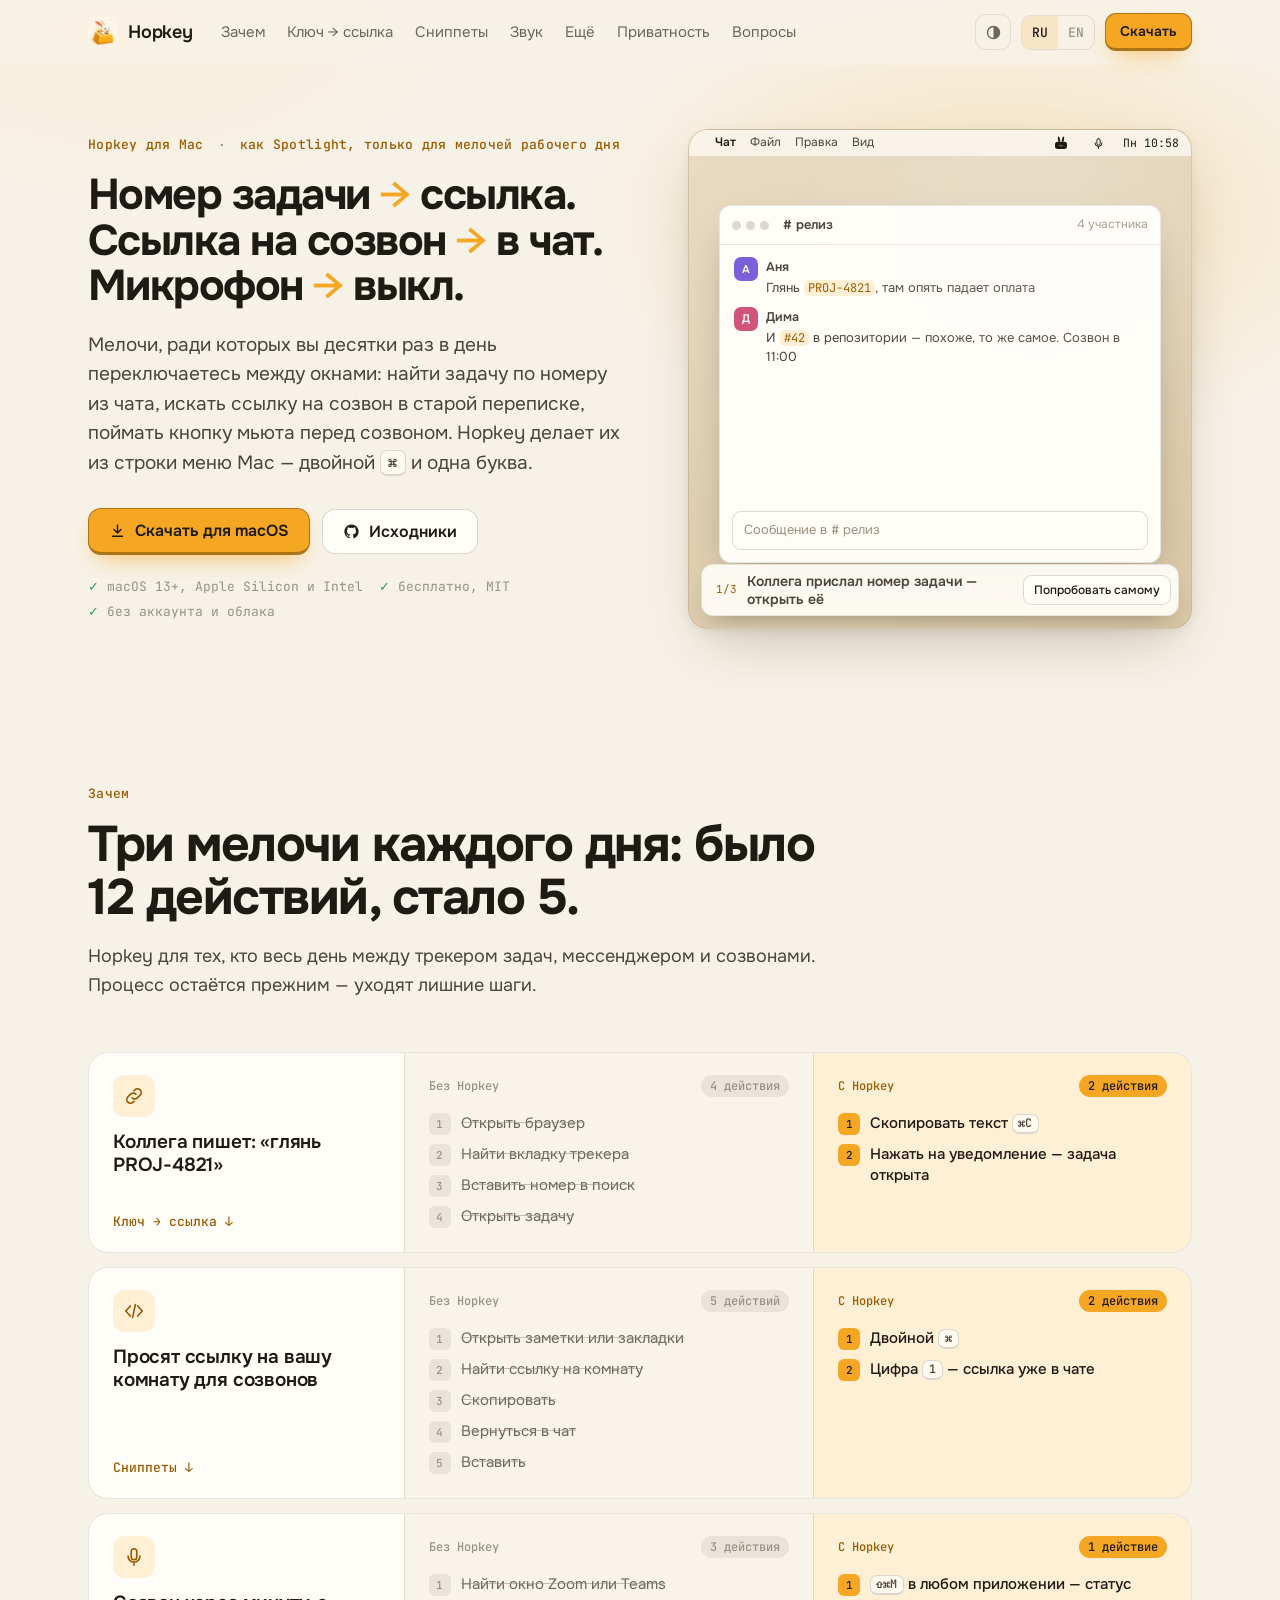
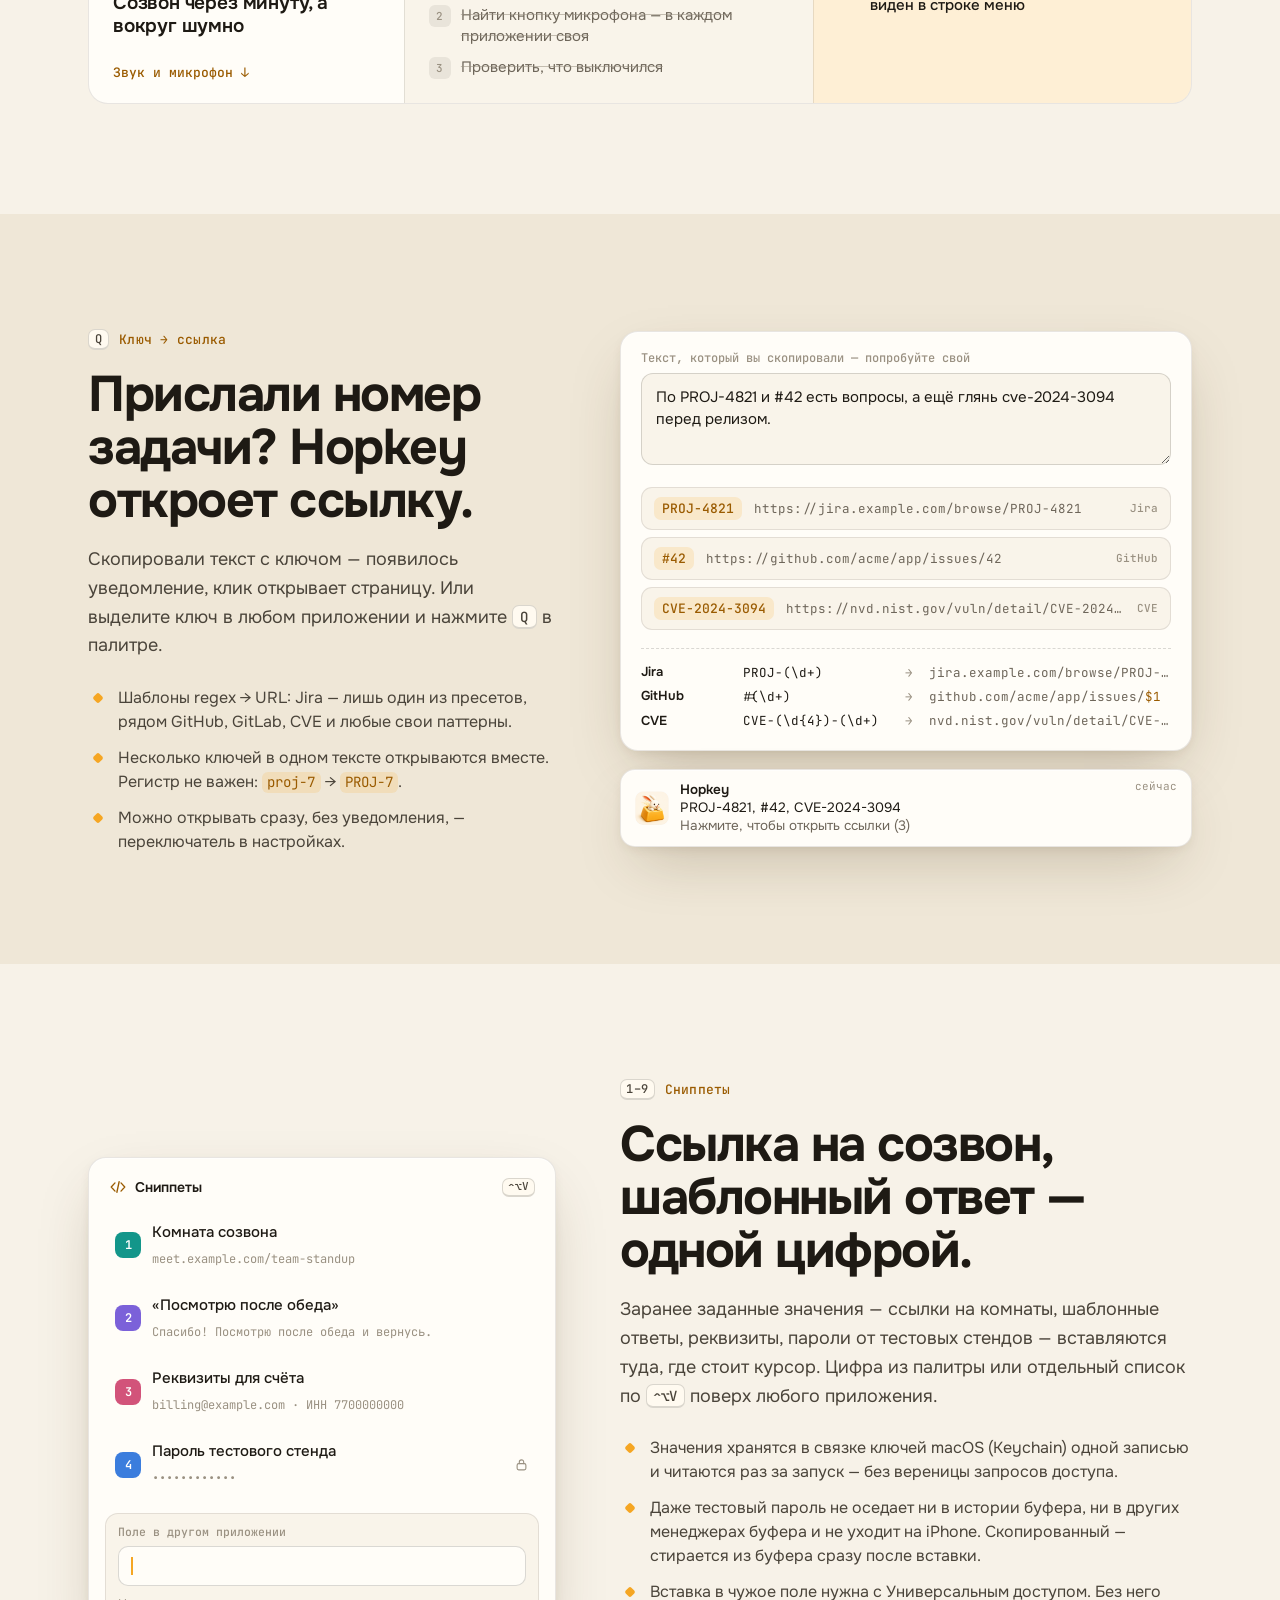
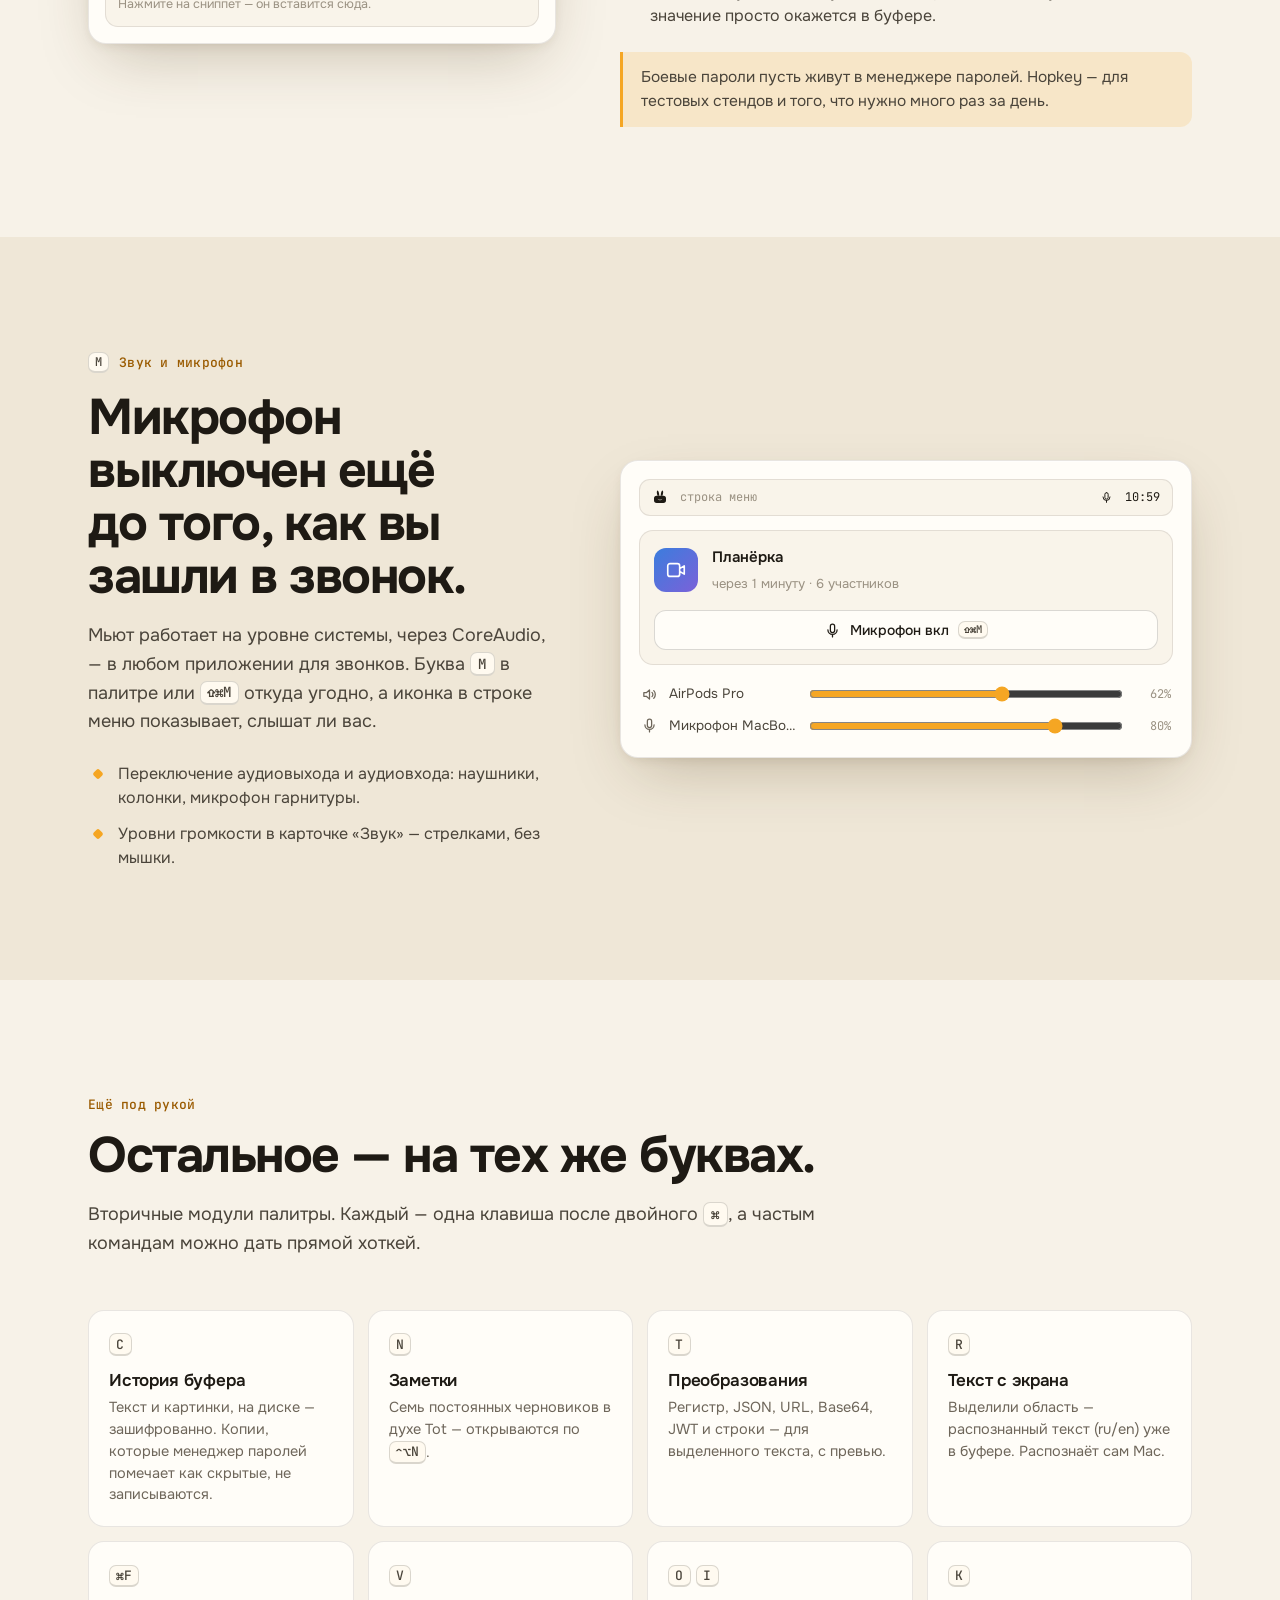
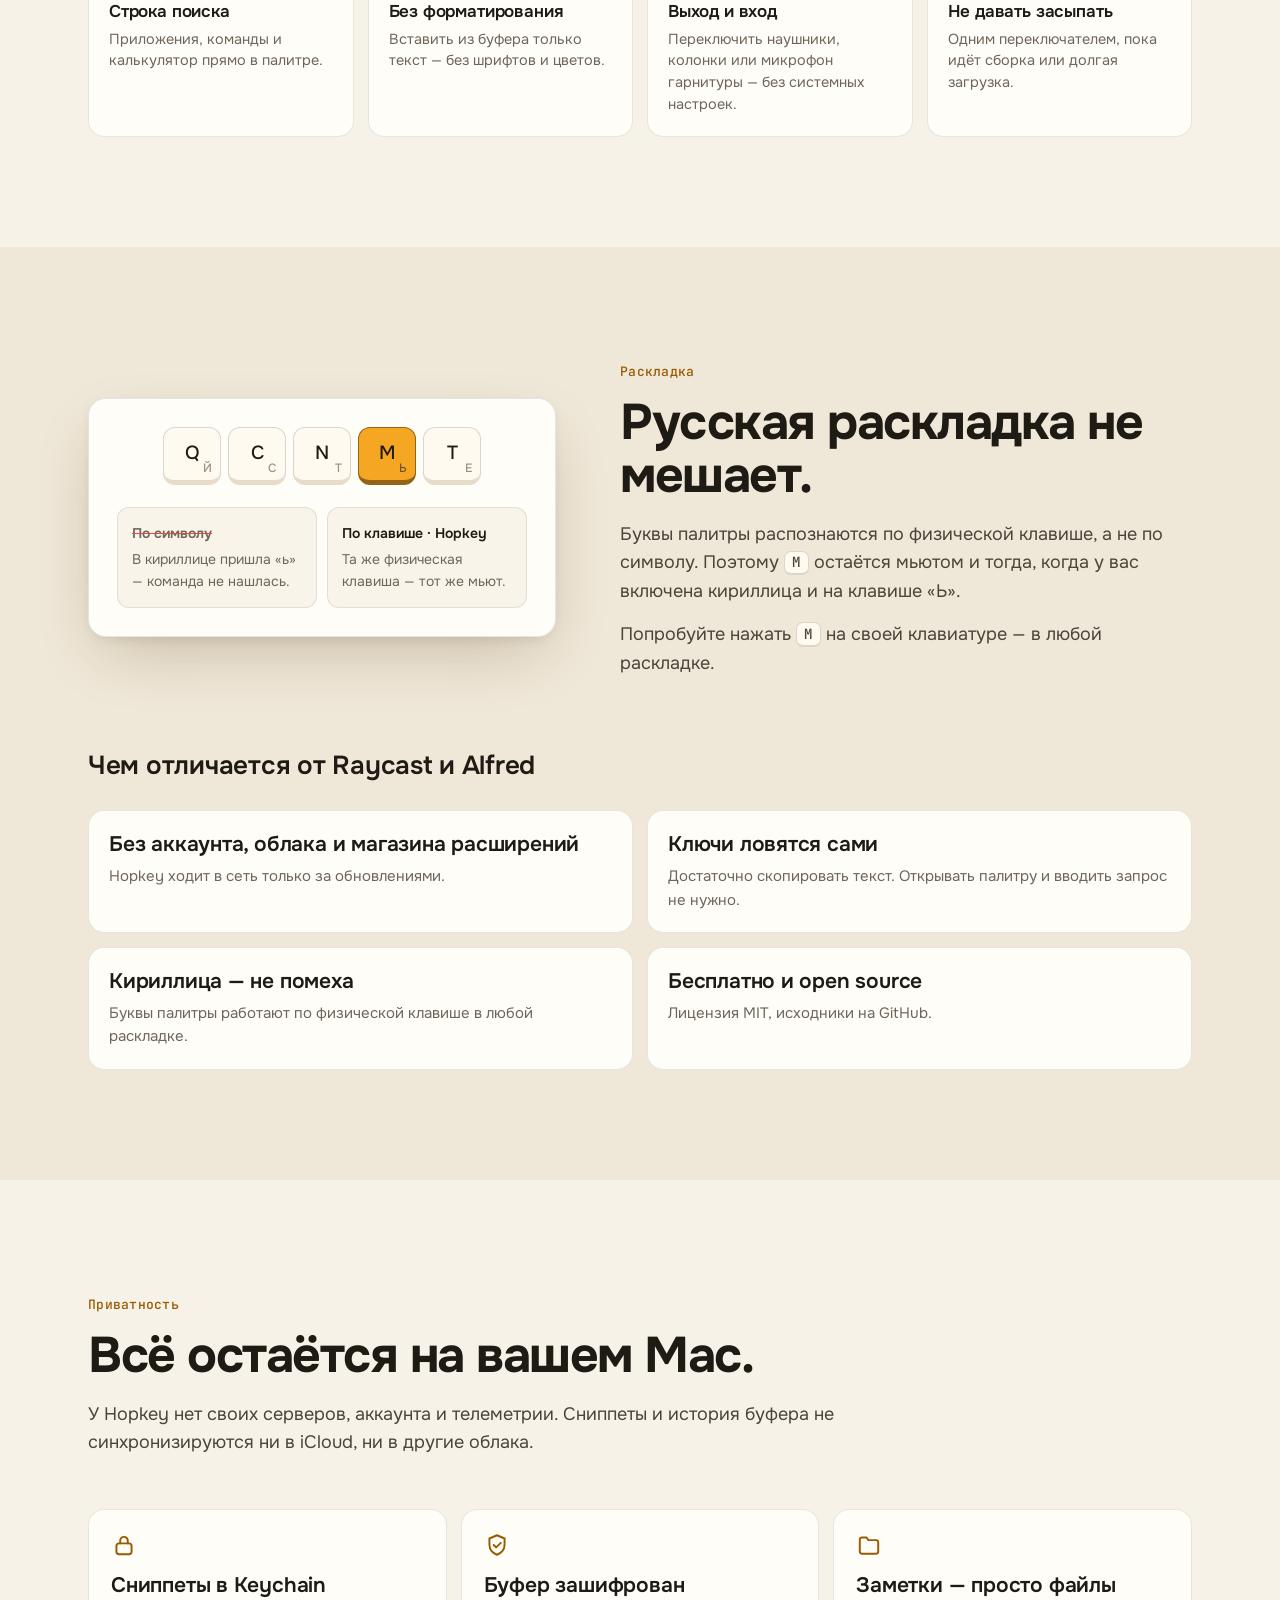
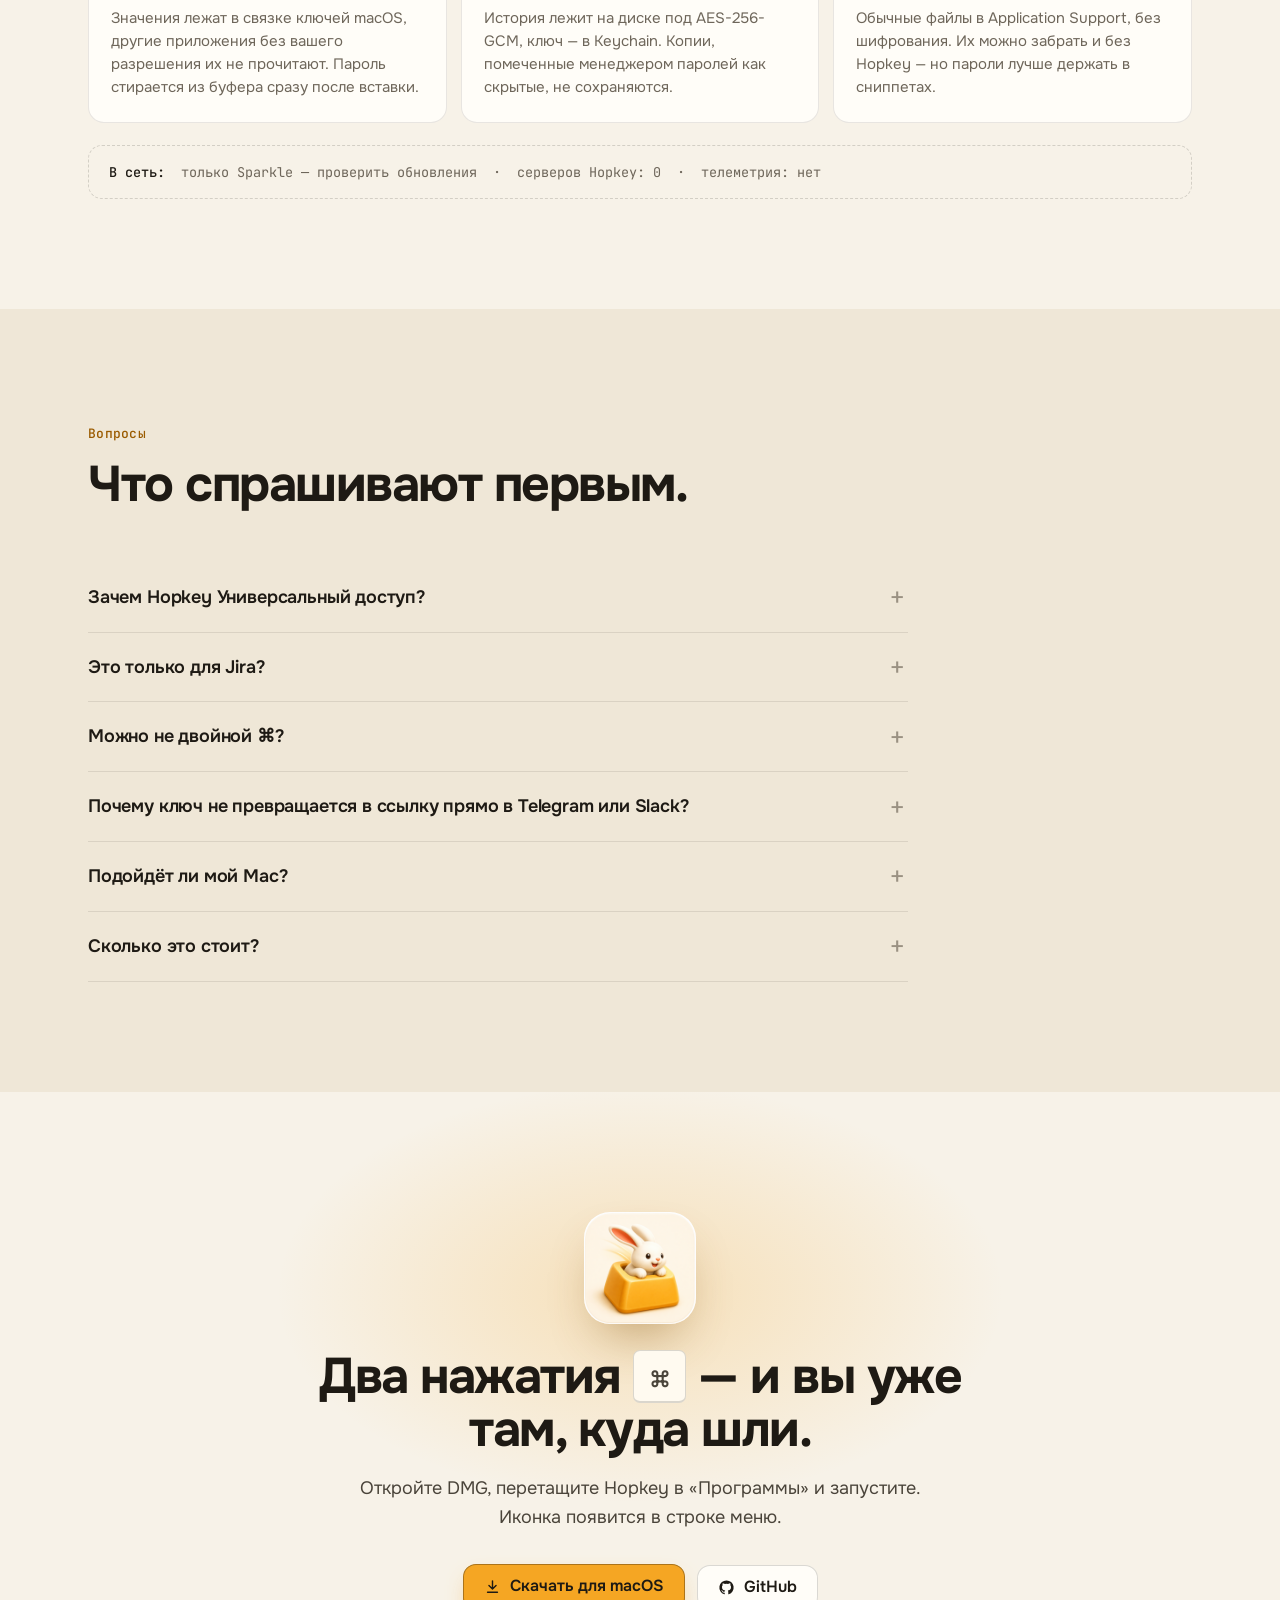
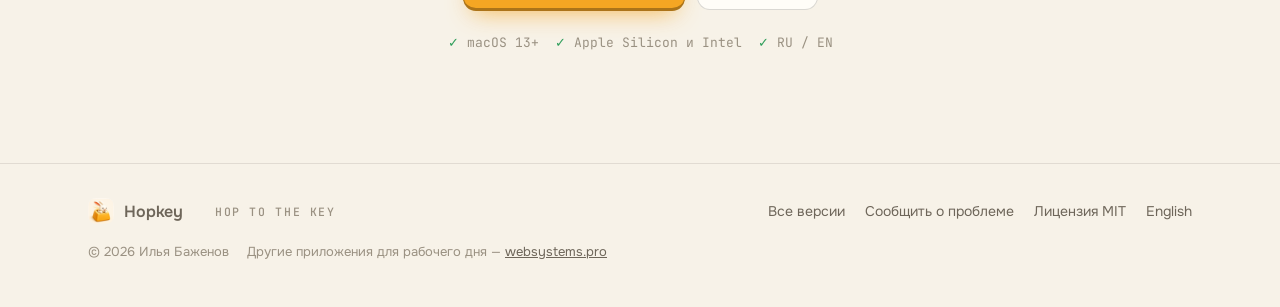
==== commit d8dfc495: "feat(site): картинка-превью для соцсетей (RU/EN) 1200×630 в стиле сайта: «как Spotlight, только для " ====
--- a/docs/index.html
+++ b/docs/index.html
@@ -11,7 +11,11 @@
 <meta property="og:locale" content="ru_RU">
 <meta property="og:locale:alternate" content="en_US">
 <meta property="og:url" content="https://ilyabazhenov.github.io/Hopkey/">
-<meta property="og:image" content="https://ilyabazhenov.github.io/Hopkey/assets/icon.png">
+<meta property="og:image" content="https://ilyabazhenov.github.io/Hopkey/assets/og.png">
+<meta property="og:image:width" content="1200">
+<meta property="og:image:height" content="630">
+<meta property="og:image:alt" content="Hopkey: номер задачи → ссылка, ссылка на созвон → в чат, микрофон → выкл. Рядом — палитра Hopkey">
+<meta name="twitter:card" content="summary_large_image">
 <link rel="canonical" href="https://ilyabazhenov.github.io/Hopkey/">
 <link rel="alternate" hreflang="ru" href="https://ilyabazhenov.github.io/Hopkey/">
 <link rel="alternate" hreflang="en" href="https://ilyabazhenov.github.io/Hopkey/en/">
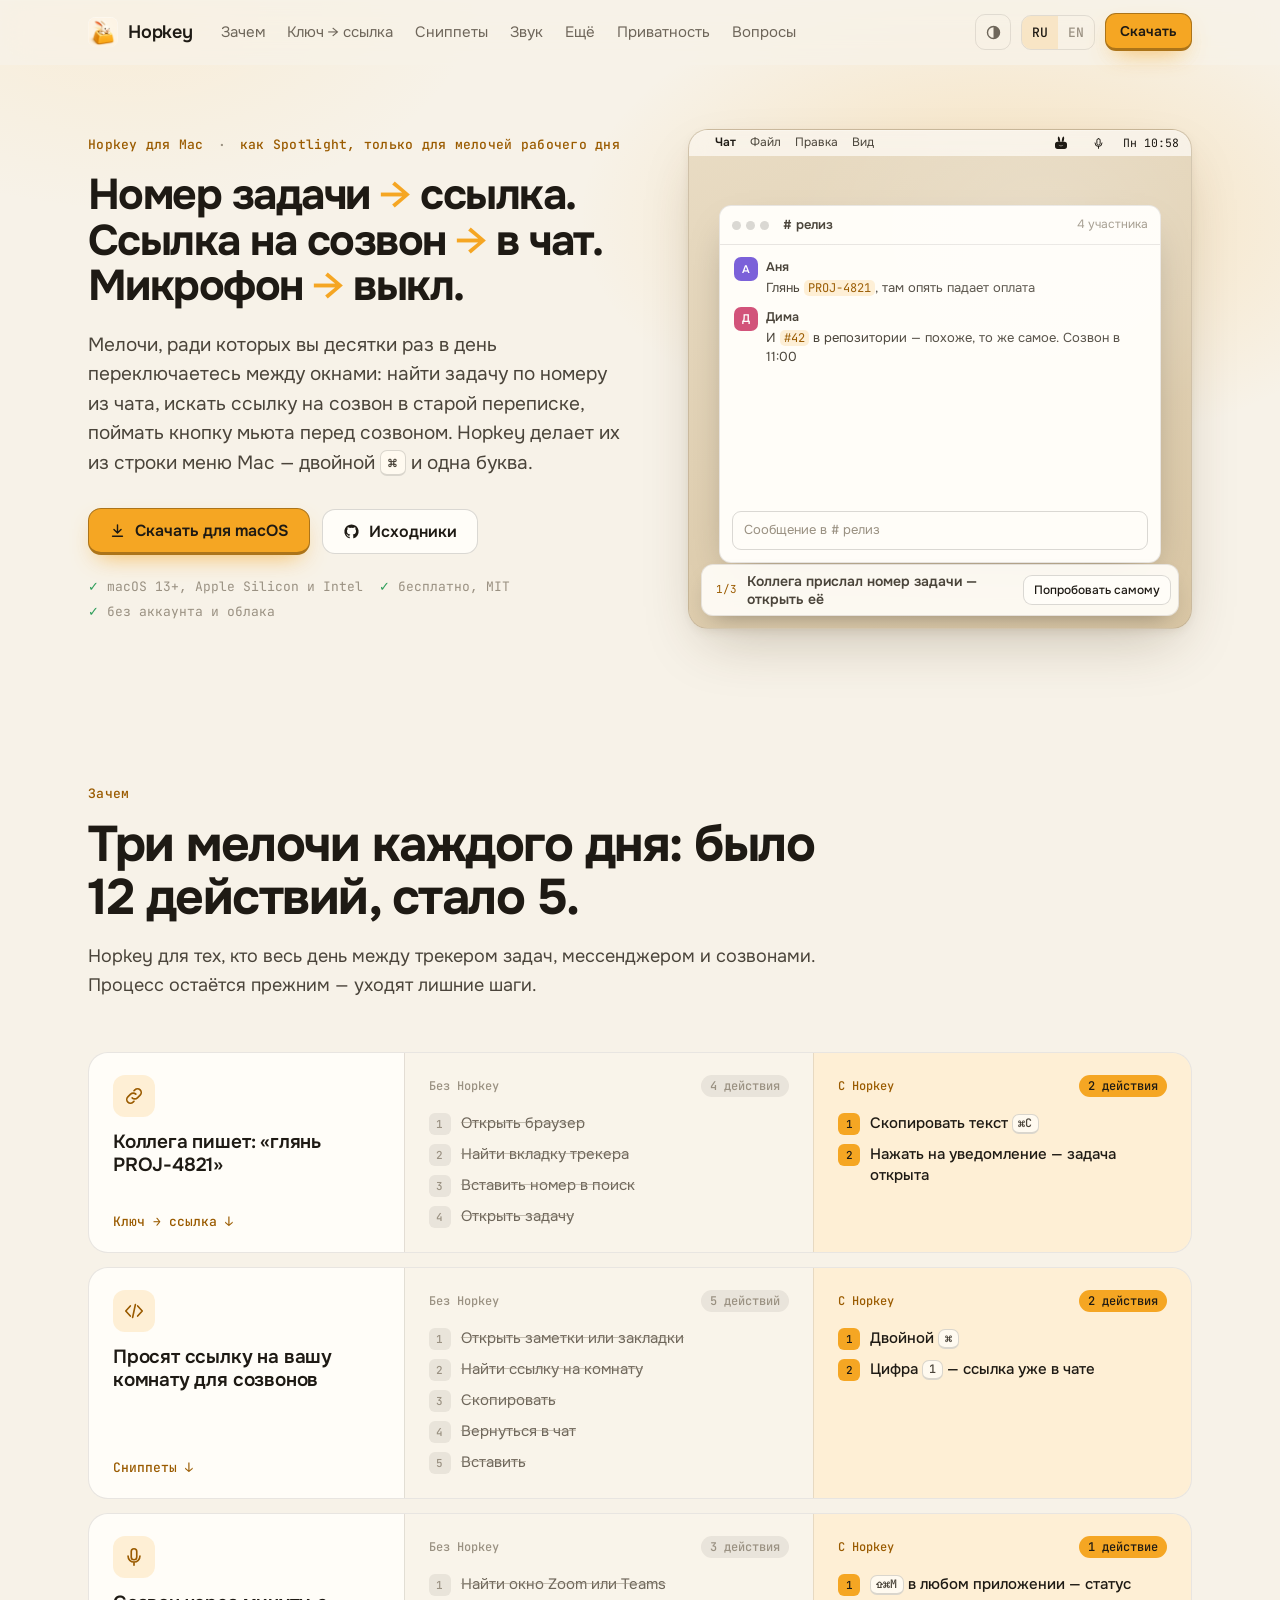
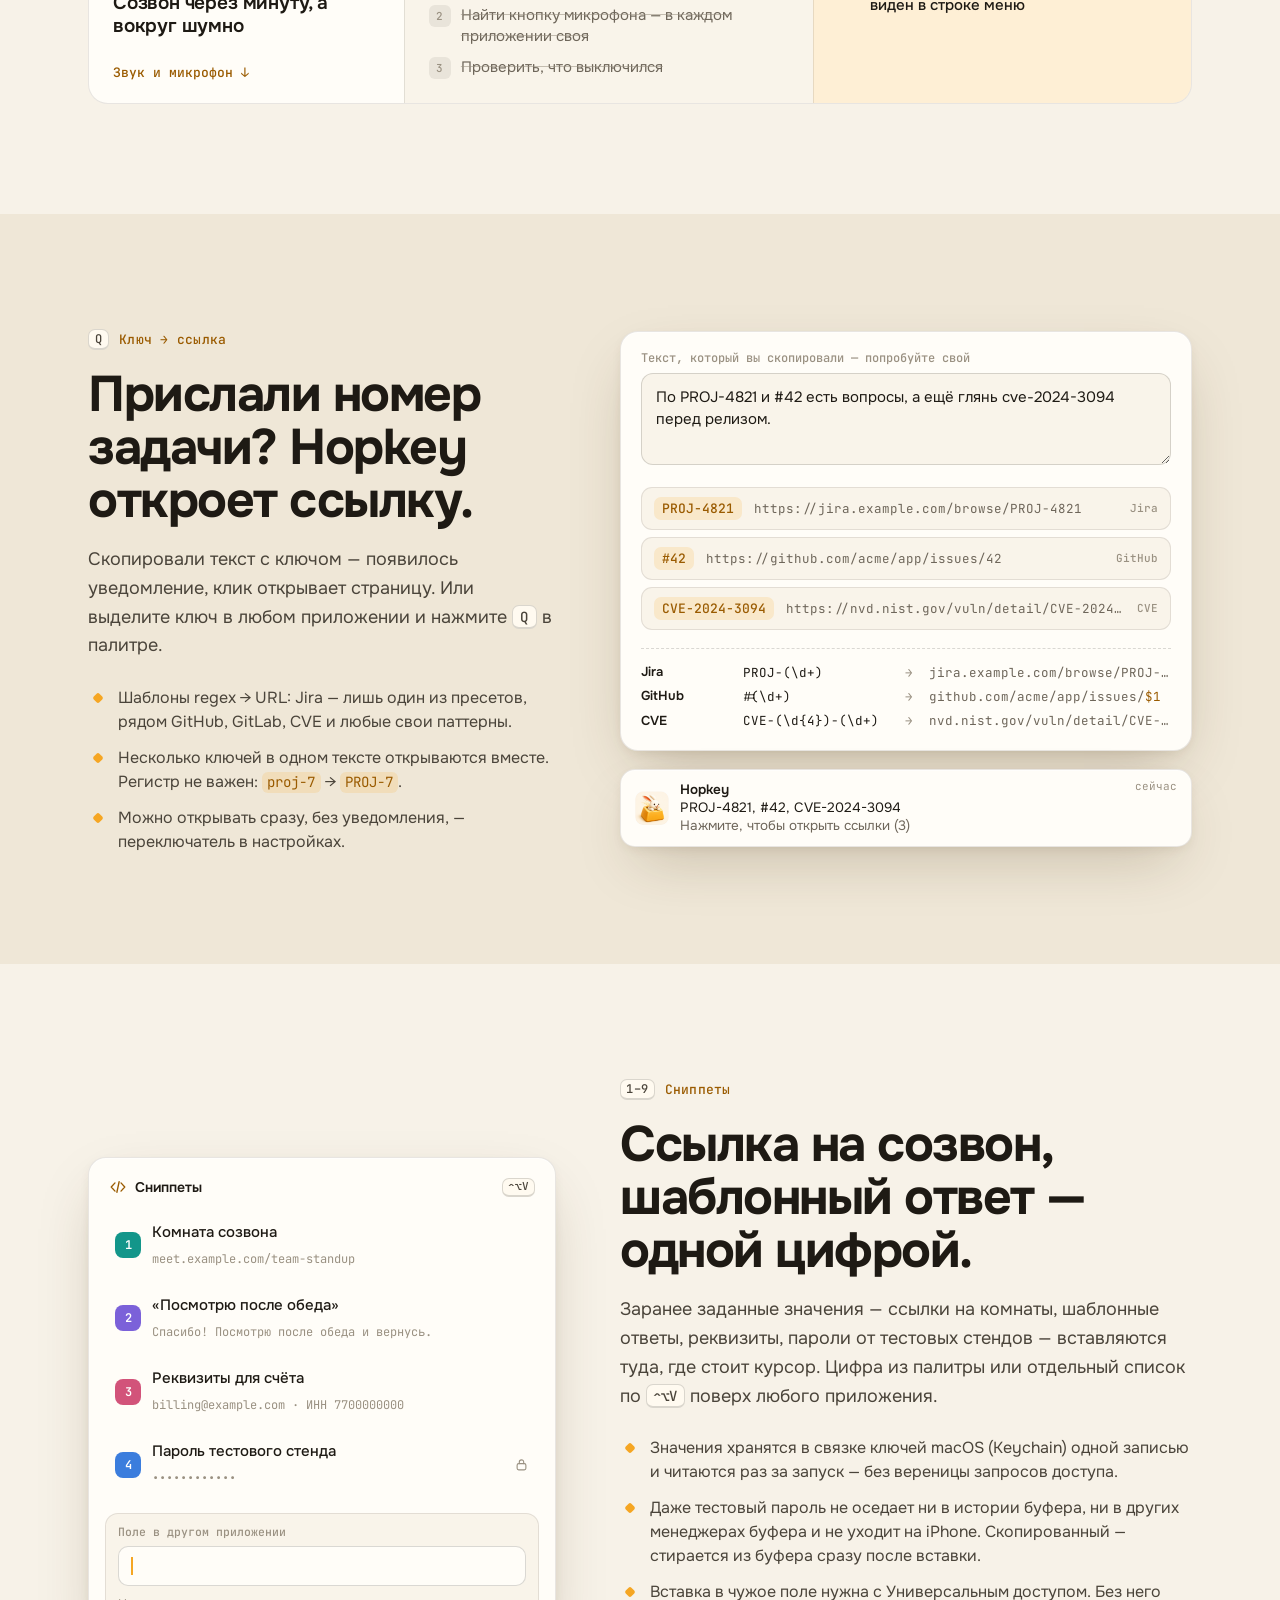
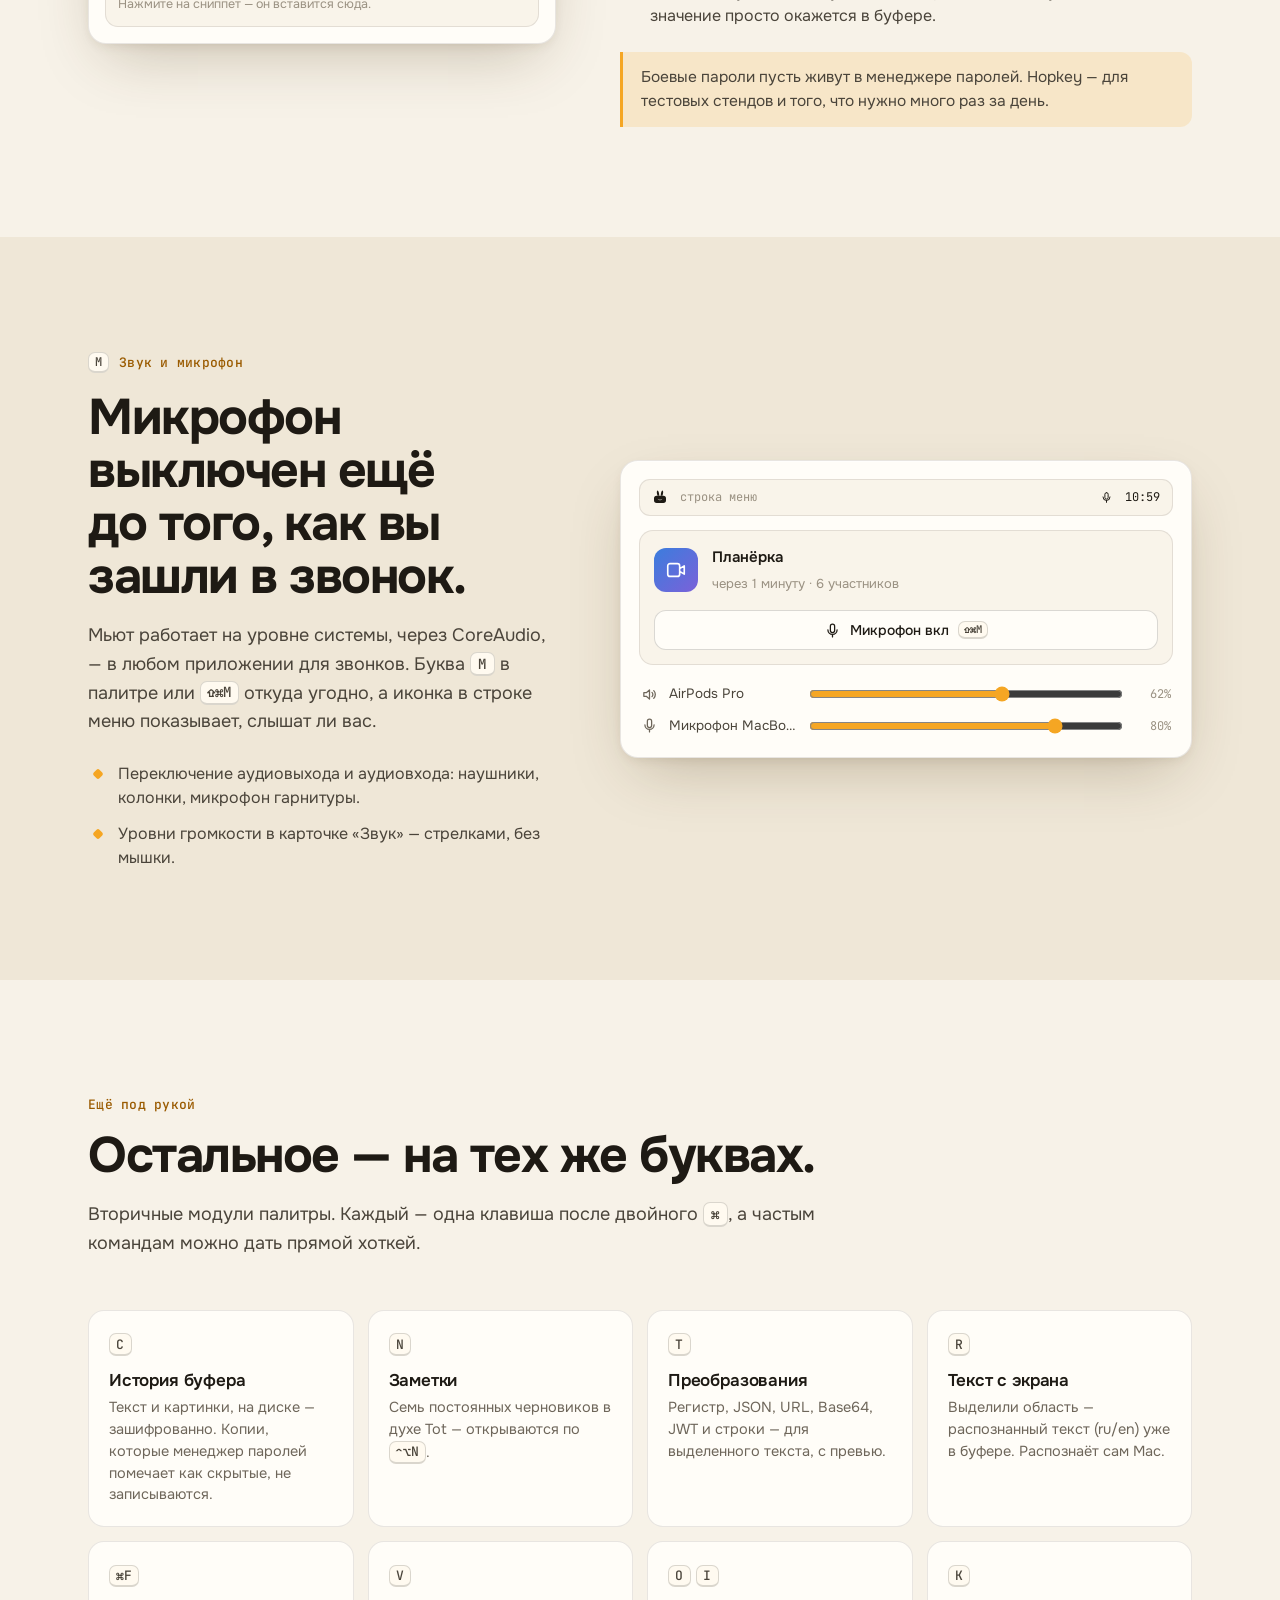
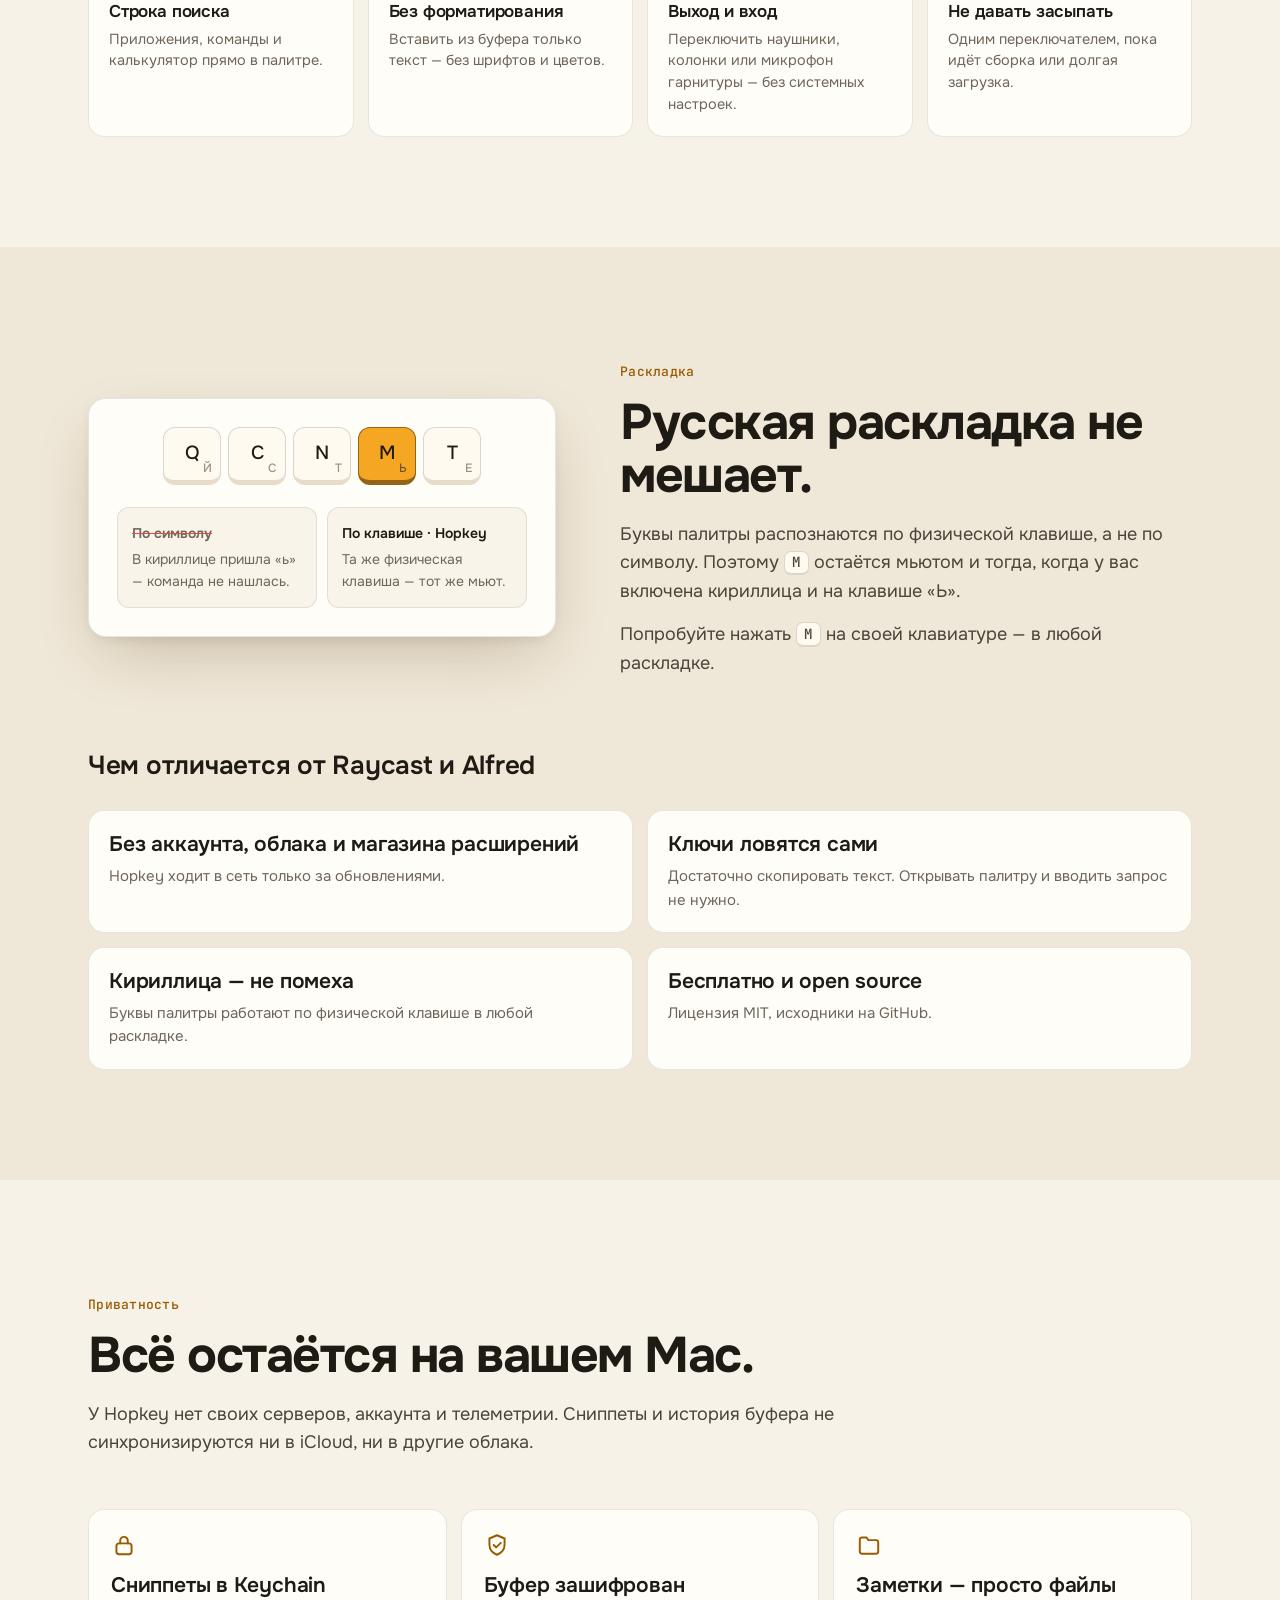
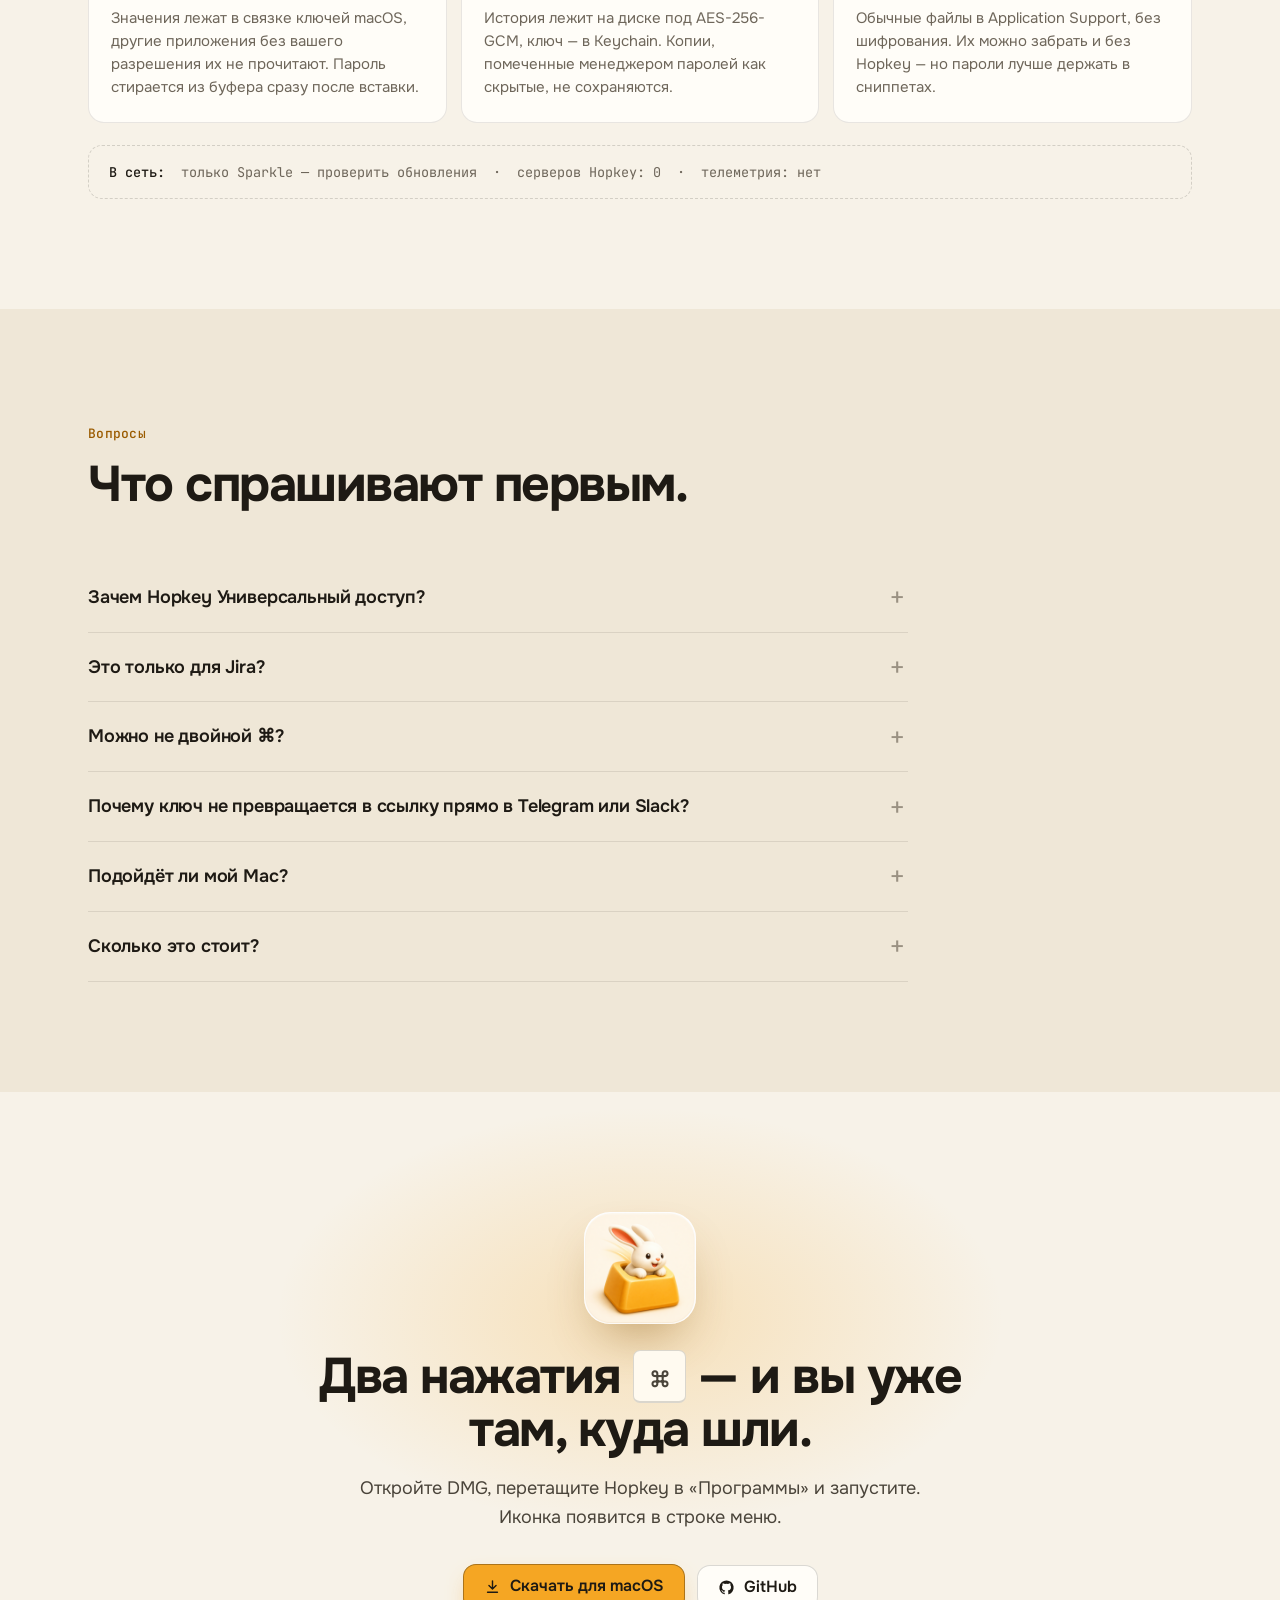
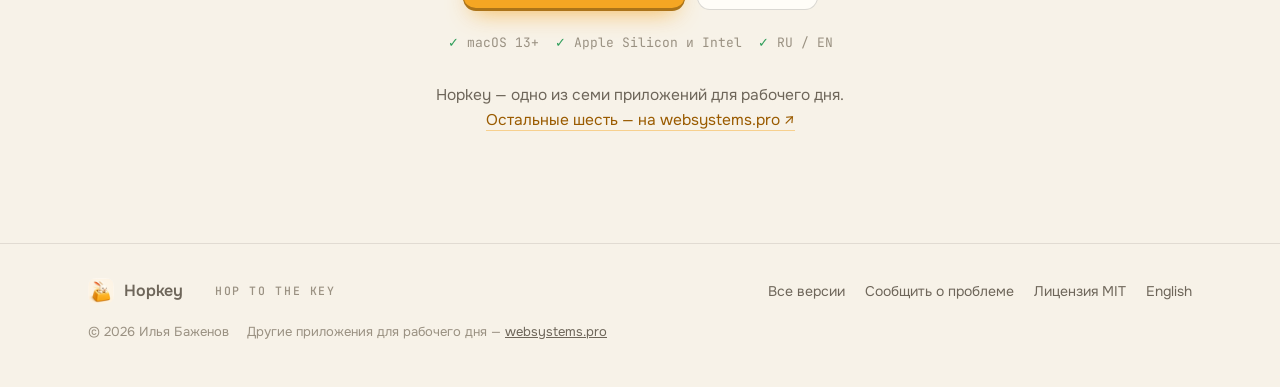
==== commit 87539291: "feat(site): заметная ссылка на websystems.pro в финальном блоке" ====
--- a/docs/index.html
+++ b/docs/index.html
@@ -385,6 +385,7 @@
         <a class="btn" href="https://github.com/ilyabazhenov/Hopkey"><svg aria-hidden="true"><use href="#i-gh"/></svg>GitHub</a>
       </div>
       <div class="req rv"><span>macOS 13+</span><span>Apple Silicon и Intel</span><span>RU / EN</span></div>
+      <p class="family rv">Hopkey — одно из семи приложений для рабочего дня. <a href="https://websystems.pro/">Остальные шесть — на&nbsp;websystems.pro&nbsp;↗</a></p>
     </div>
   </section>
 
--- a/docs/assets/site.css
+++ b/docs/assets/site.css
@@ -633,6 +633,9 @@
 .final .story { max-width: 34em; margin: 0 auto 32px; }
 .final .cta { justify-content: center; }
 .final .req { justify-content: center; }
+.family { margin: 30px auto 0; max-width: 34em; font-size: 15.5px; color: var(--muted); }
+.family a { color: var(--accent-ink); text-decoration: none; border-bottom: 1px solid color-mix(in srgb, var(--accent) 45%, transparent); white-space: nowrap; }
+.family a:hover { border-bottom-color: var(--accent); }
 
 footer { border-top: 1px solid var(--line); padding: 34px 0 44px; font-size: 14px; color: var(--muted); }
 footer .wrap { display: flex; flex-wrap: wrap; gap: 18px 32px; align-items: center; }
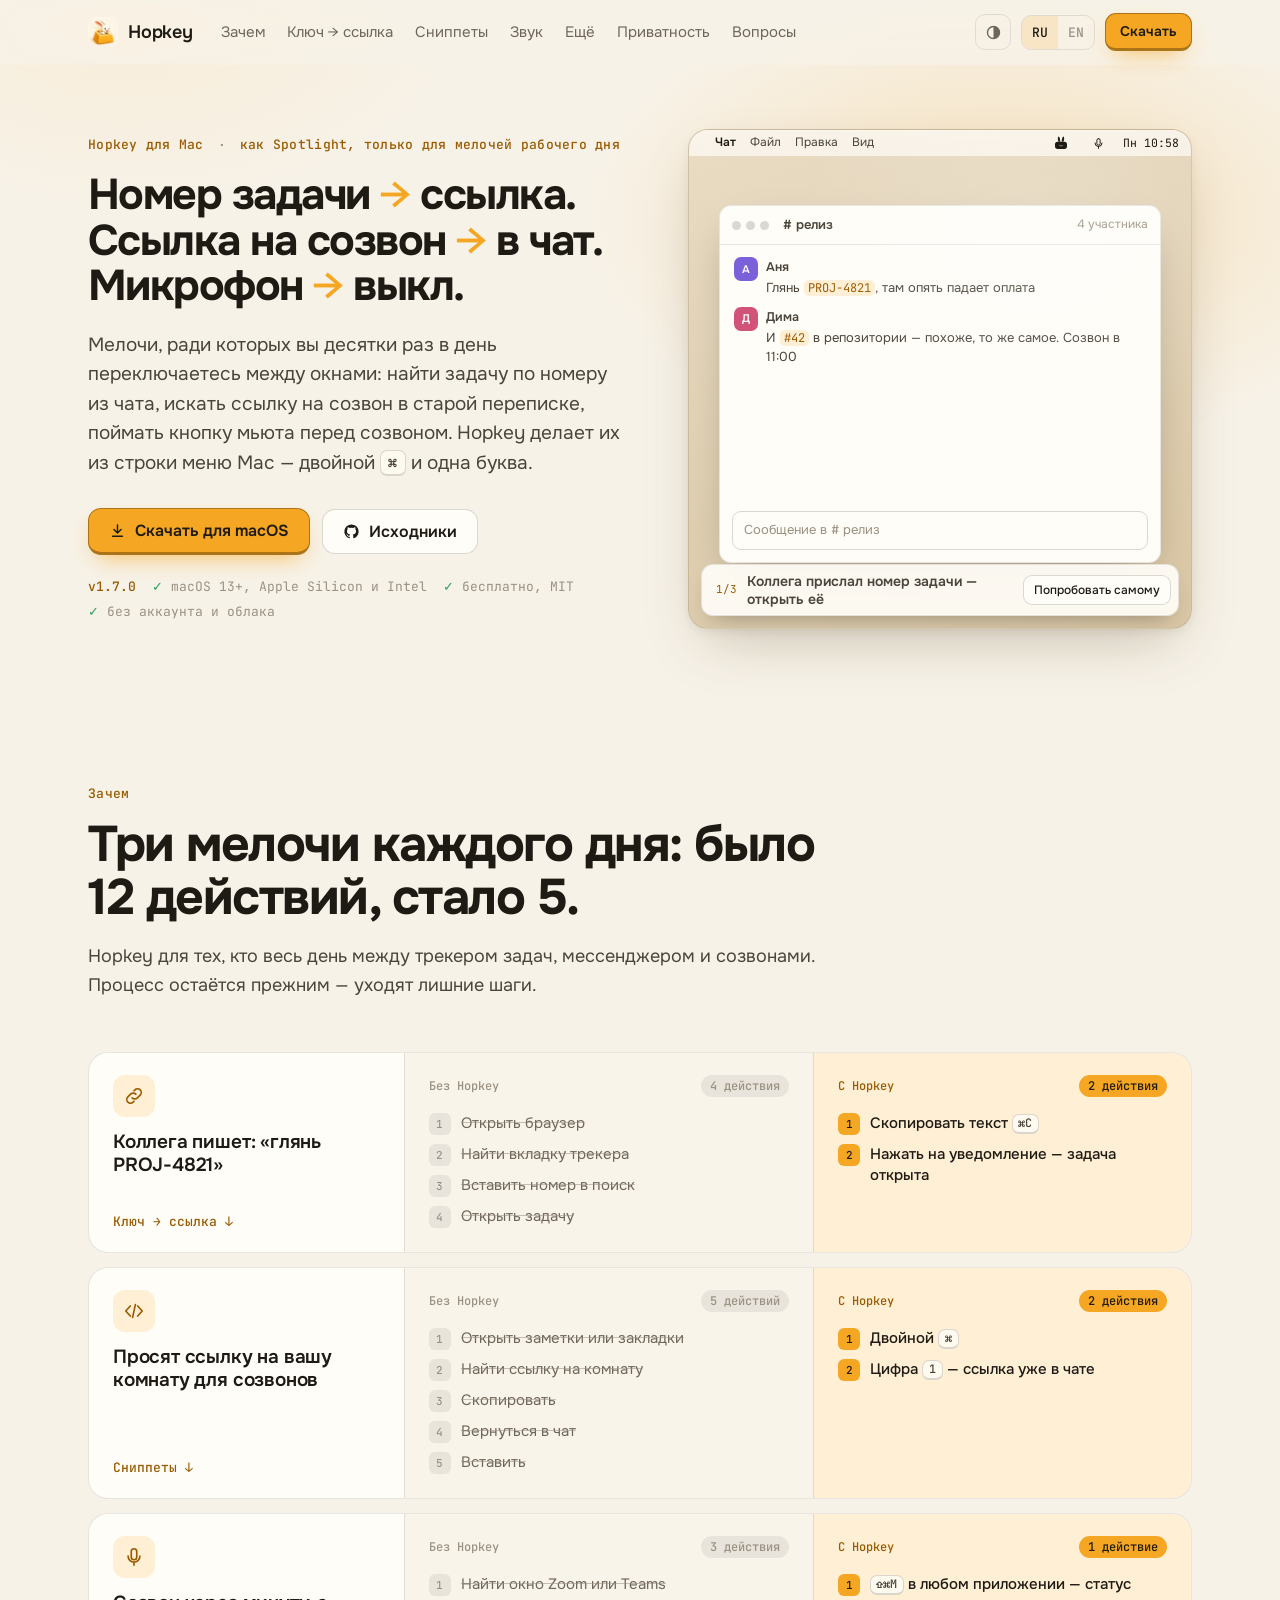
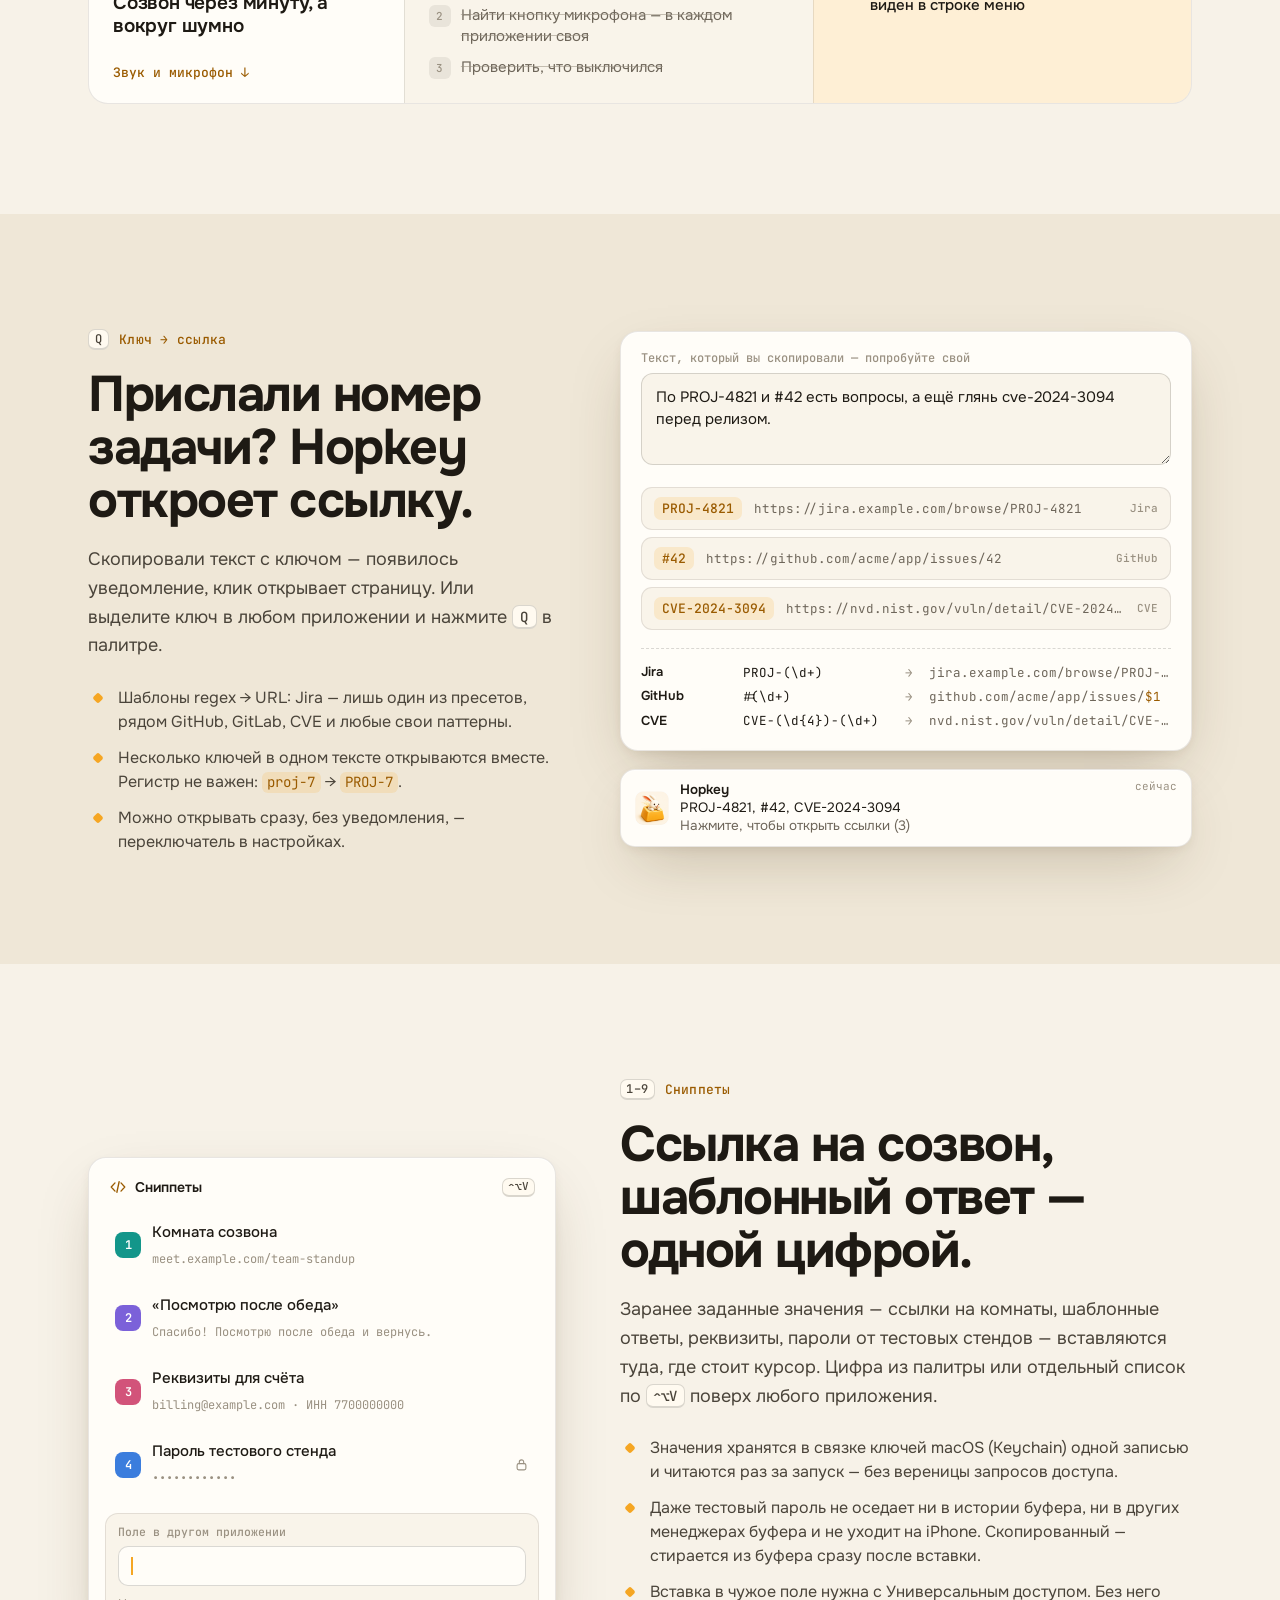
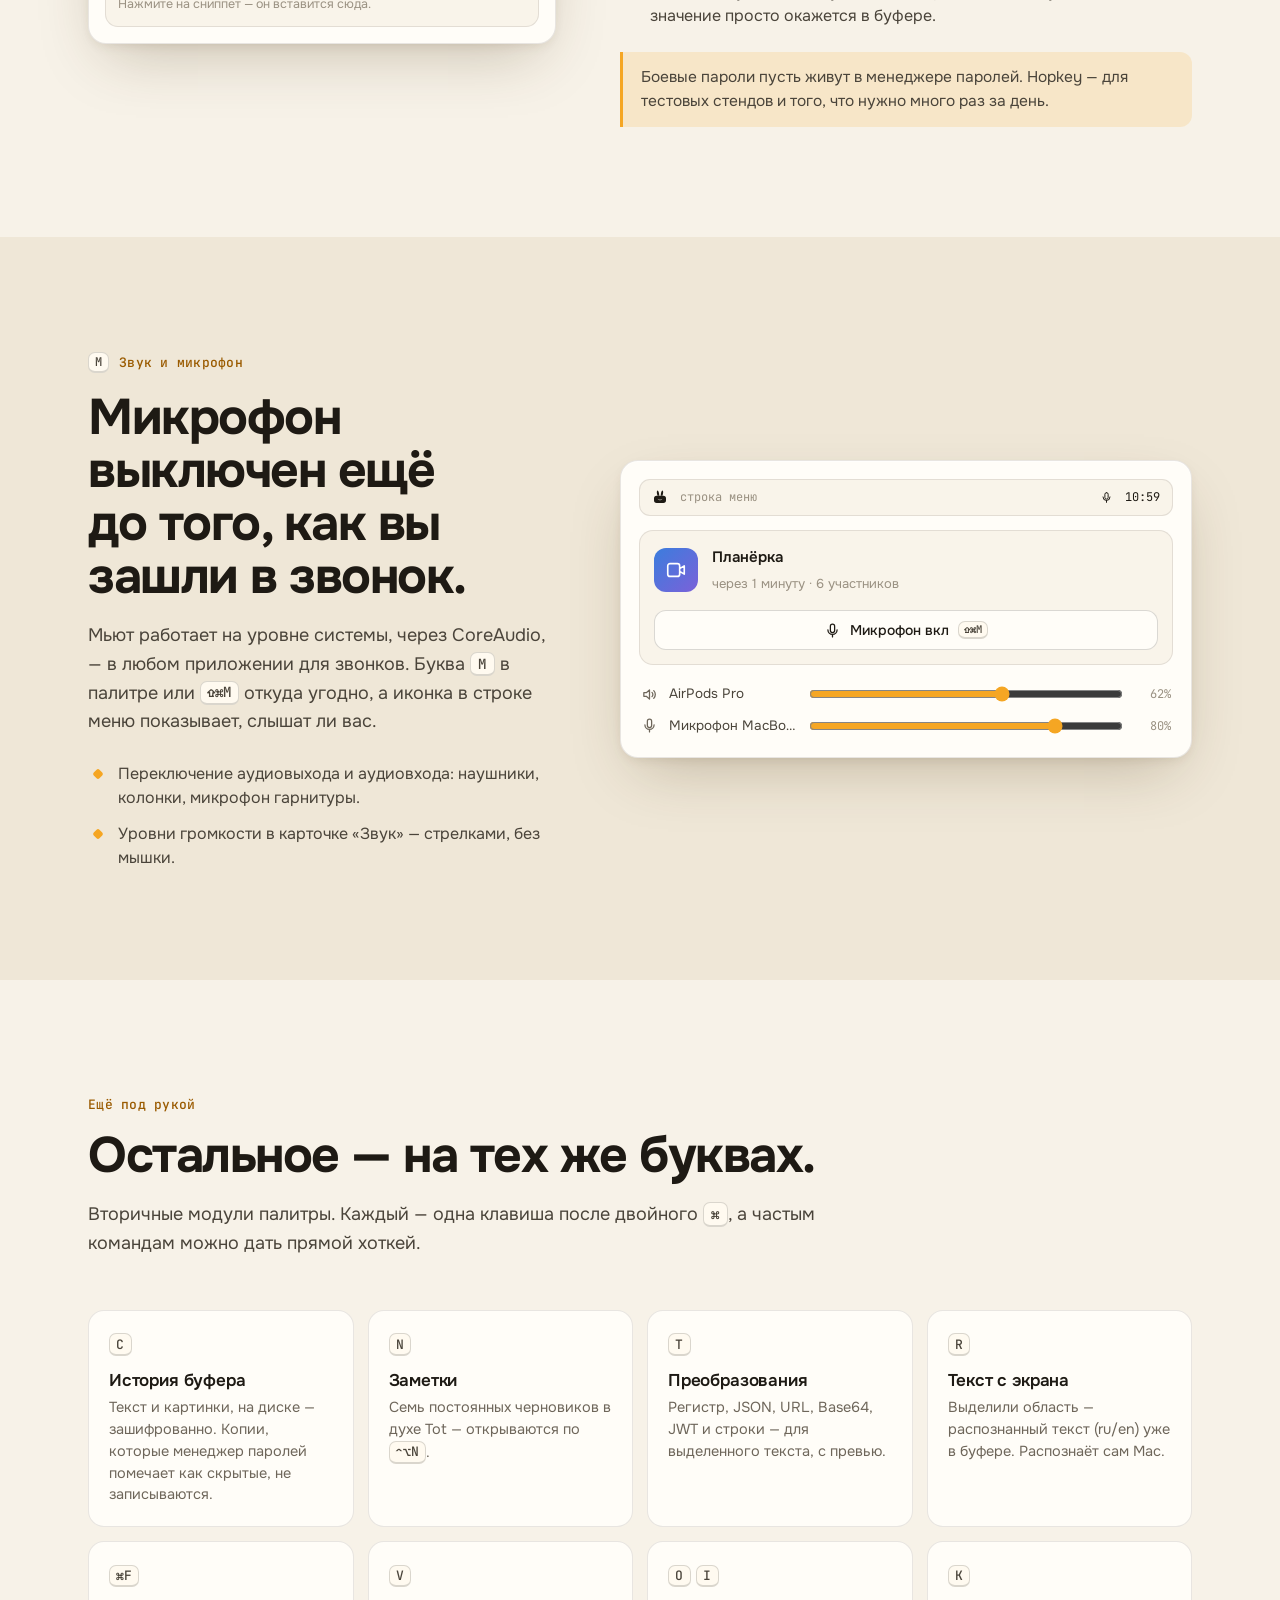
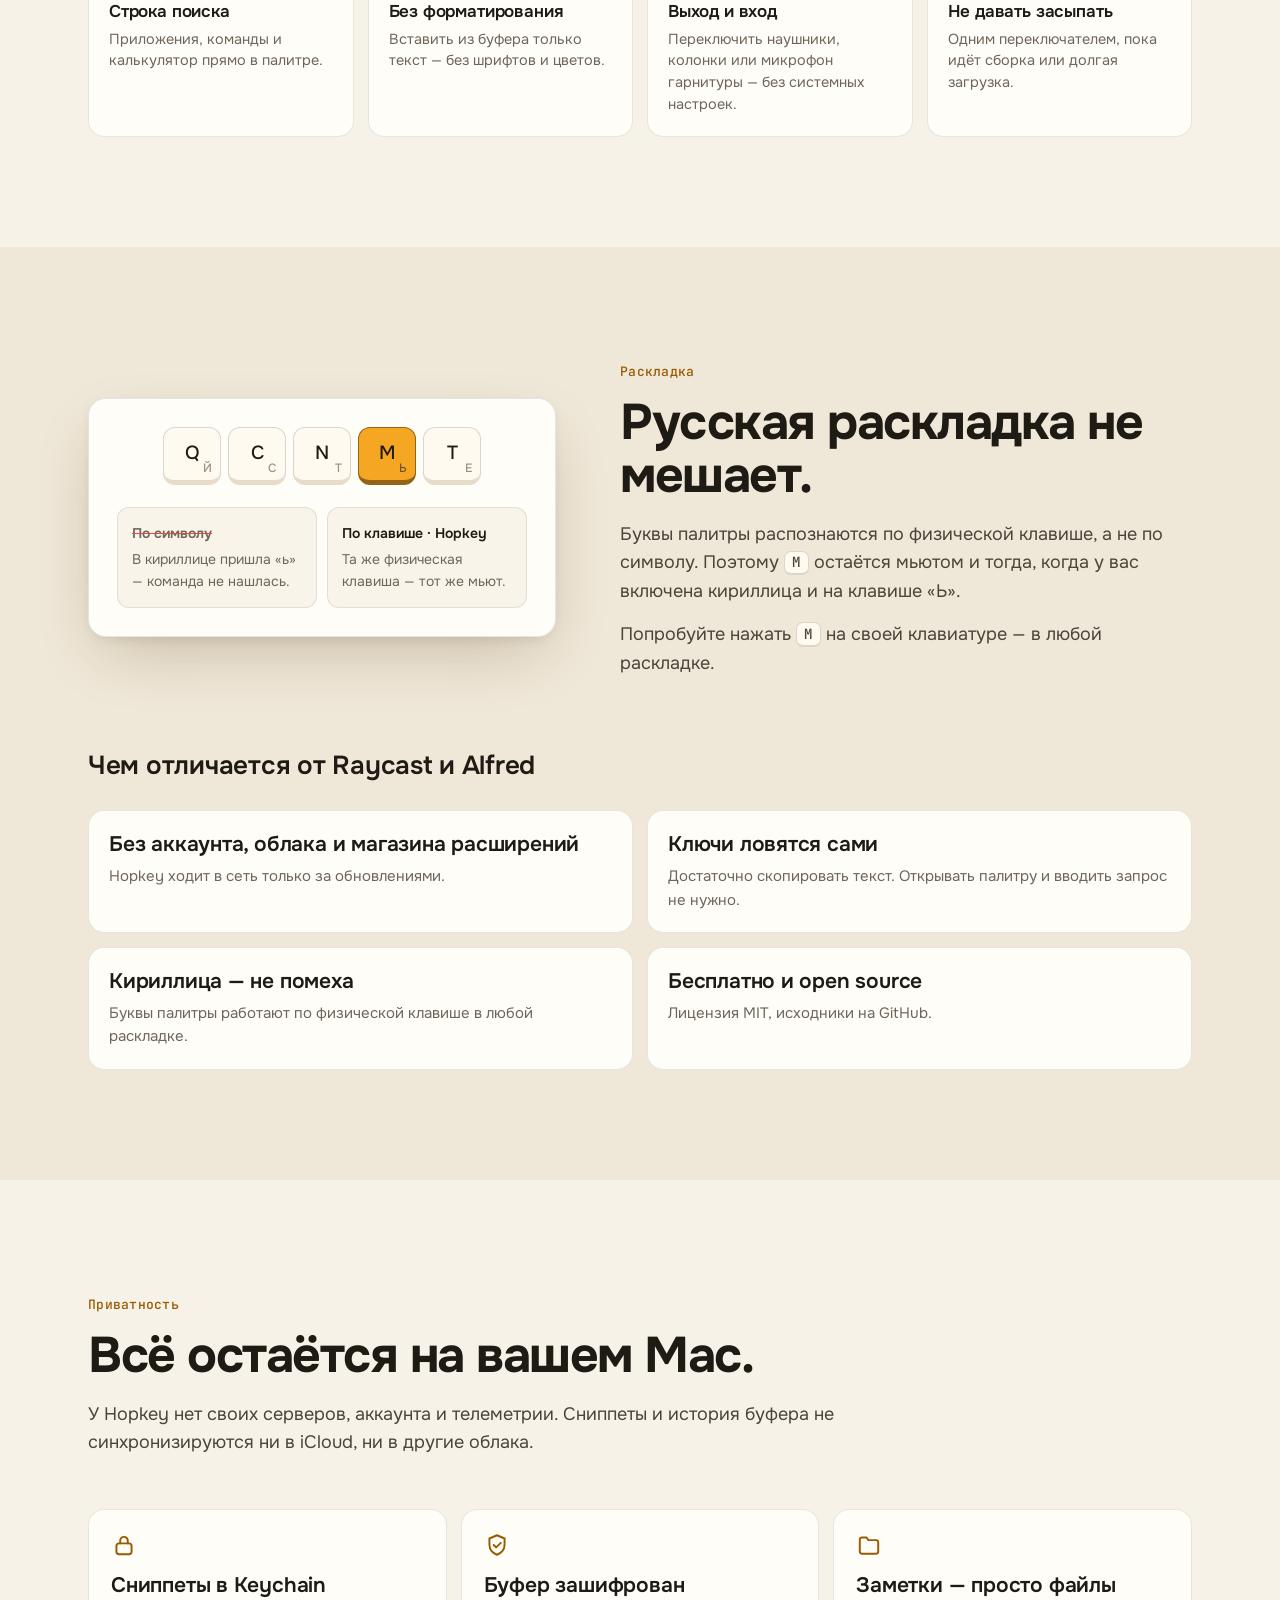
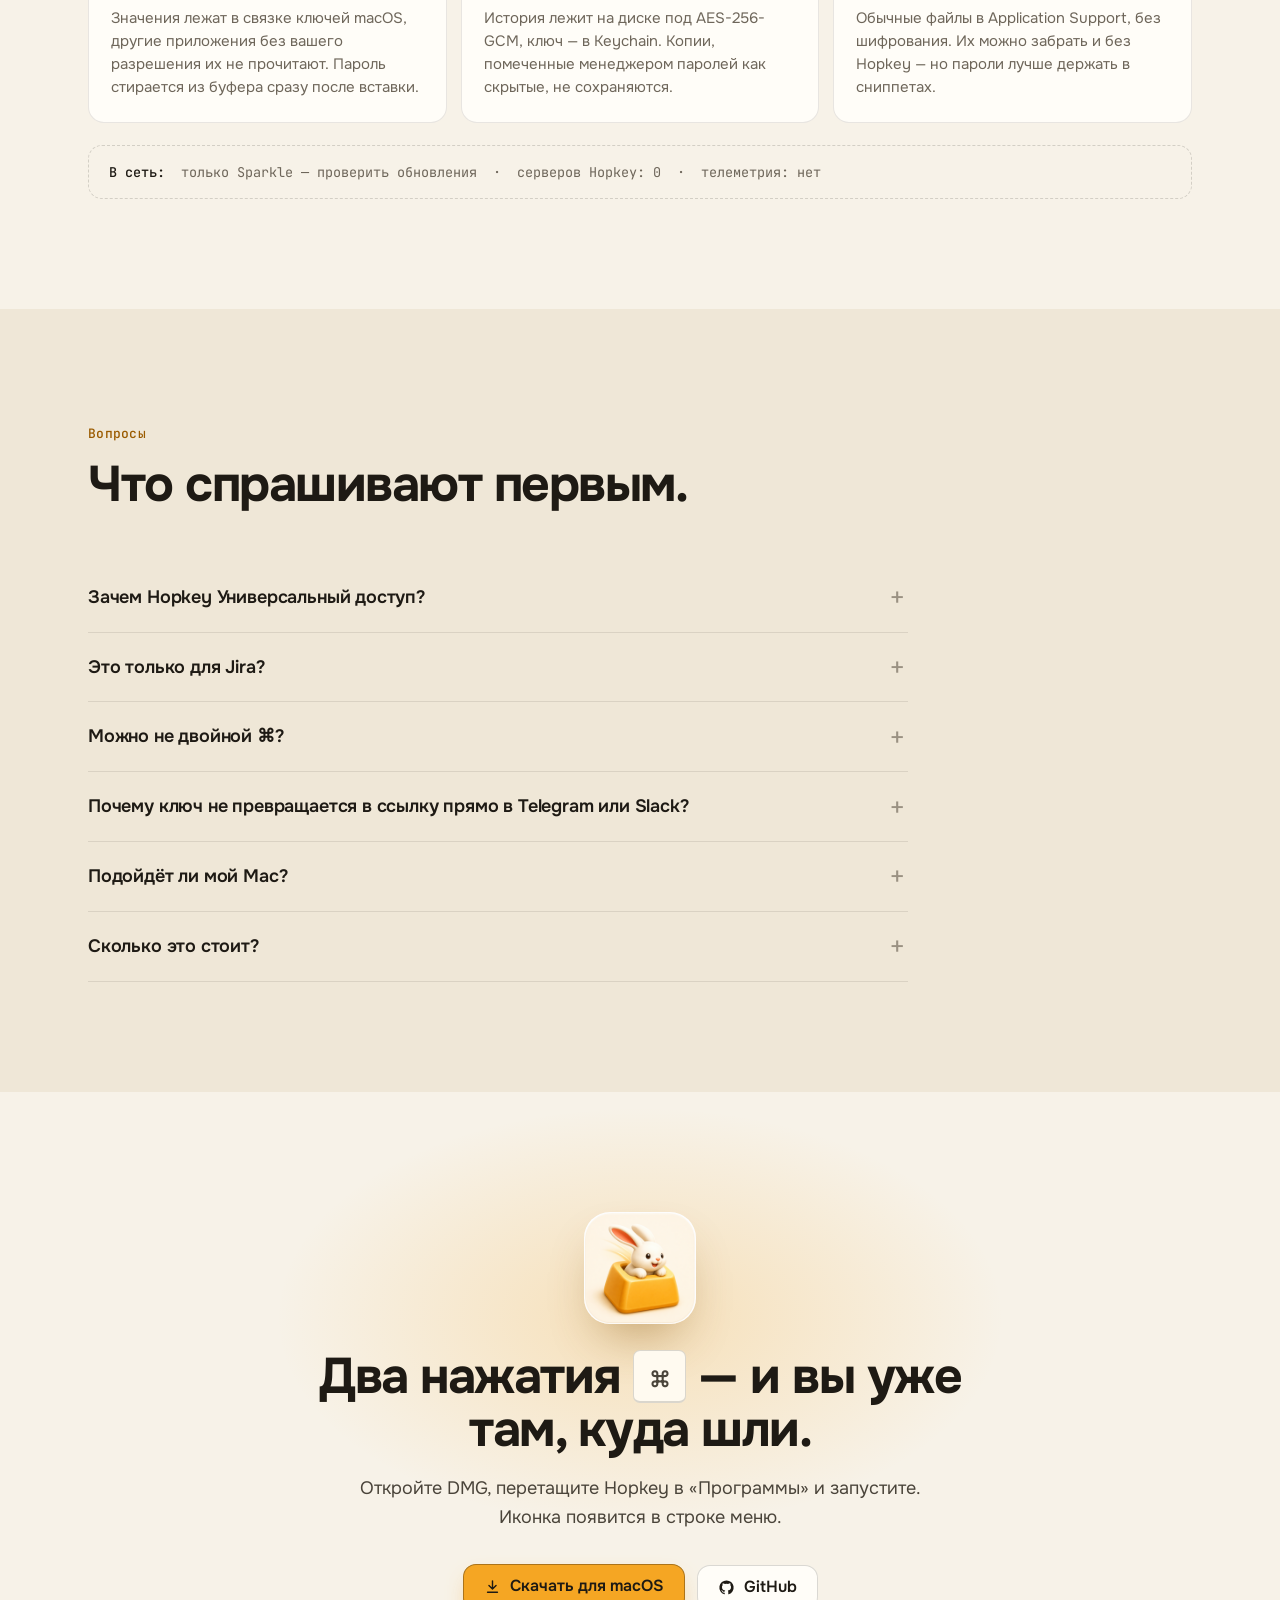
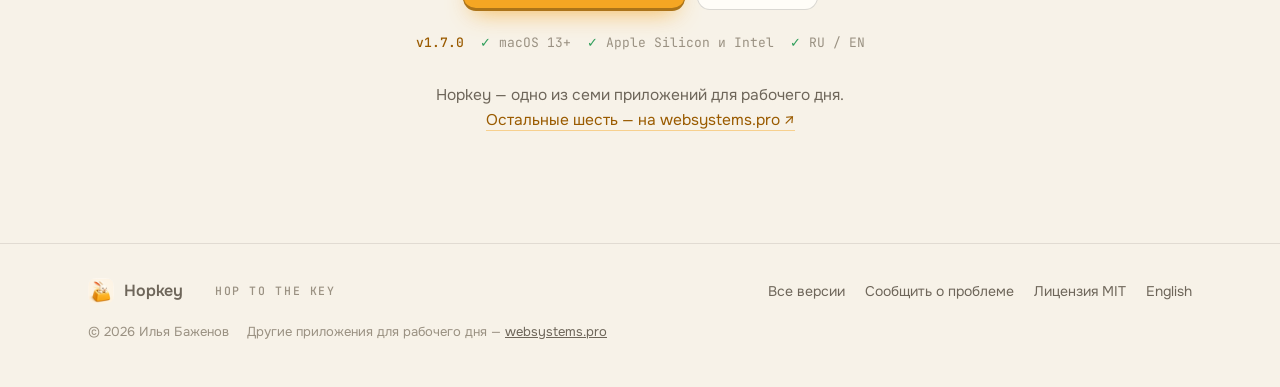
==== commit 518560dc: "feat(site): версия v1.7.0 в строке требований" ====
--- a/docs/index.html
+++ b/docs/index.html
@@ -90,7 +90,7 @@
           <a class="btn pri" href="https://github.com/ilyabazhenov/Hopkey/releases/latest"><svg aria-hidden="true"><use href="#i-down"/></svg>Скачать для macOS</a>
           <a class="btn" href="https://github.com/ilyabazhenov/Hopkey"><svg aria-hidden="true"><use href="#i-gh"/></svg>Исходники</a>
         </div>
-        <div class="req rv"><span>macOS 13+, Apple Silicon и Intel</span><span>бесплатно, MIT</span><span>без аккаунта и облака</span></div>
+        <div class="req rv"><span class="ver">v1.7.0</span><span>macOS 13+, Apple Silicon и Intel</span><span>бесплатно, MIT</span><span>без аккаунта и облака</span></div>
       </div>
 
       <div class="rv">
@@ -384,7 +384,7 @@
         <a class="btn pri" href="https://github.com/ilyabazhenov/Hopkey/releases/latest"><svg aria-hidden="true"><use href="#i-down"/></svg>Скачать для macOS</a>
         <a class="btn" href="https://github.com/ilyabazhenov/Hopkey"><svg aria-hidden="true"><use href="#i-gh"/></svg>GitHub</a>
       </div>
-      <div class="req rv"><span>macOS 13+</span><span>Apple Silicon и Intel</span><span>RU / EN</span></div>
+      <div class="req rv"><span class="ver">v1.7.0</span><span>macOS 13+</span><span>Apple Silicon и Intel</span><span>RU / EN</span></div>
       <p class="family rv">Hopkey — одно из семи приложений для рабочего дня. <a href="https://websystems.pro/">Остальные шесть — на&nbsp;websystems.pro&nbsp;↗</a></p>
     </div>
   </section>
--- a/docs/assets/site.css
+++ b/docs/assets/site.css
@@ -180,6 +180,8 @@
 .cta { display: flex; flex-wrap: wrap; gap: 12px; align-items: center; }
 .req { margin-top: 22px; font: 400 13px/1.6 var(--mono); color: var(--faint); display: flex; flex-wrap: wrap; gap: 4px 16px; }
 .req span::before { content: "✓ "; color: var(--ok); }
+.req .ver { color: var(--accent-ink); font-weight: 500; }
+.req .ver::before { content: none; }
 @media (max-width: 960px) {
   .hero-grid { grid-template-columns: minmax(0, 1fr); gap: 40px; }
   .hero { padding-top: 36px; }
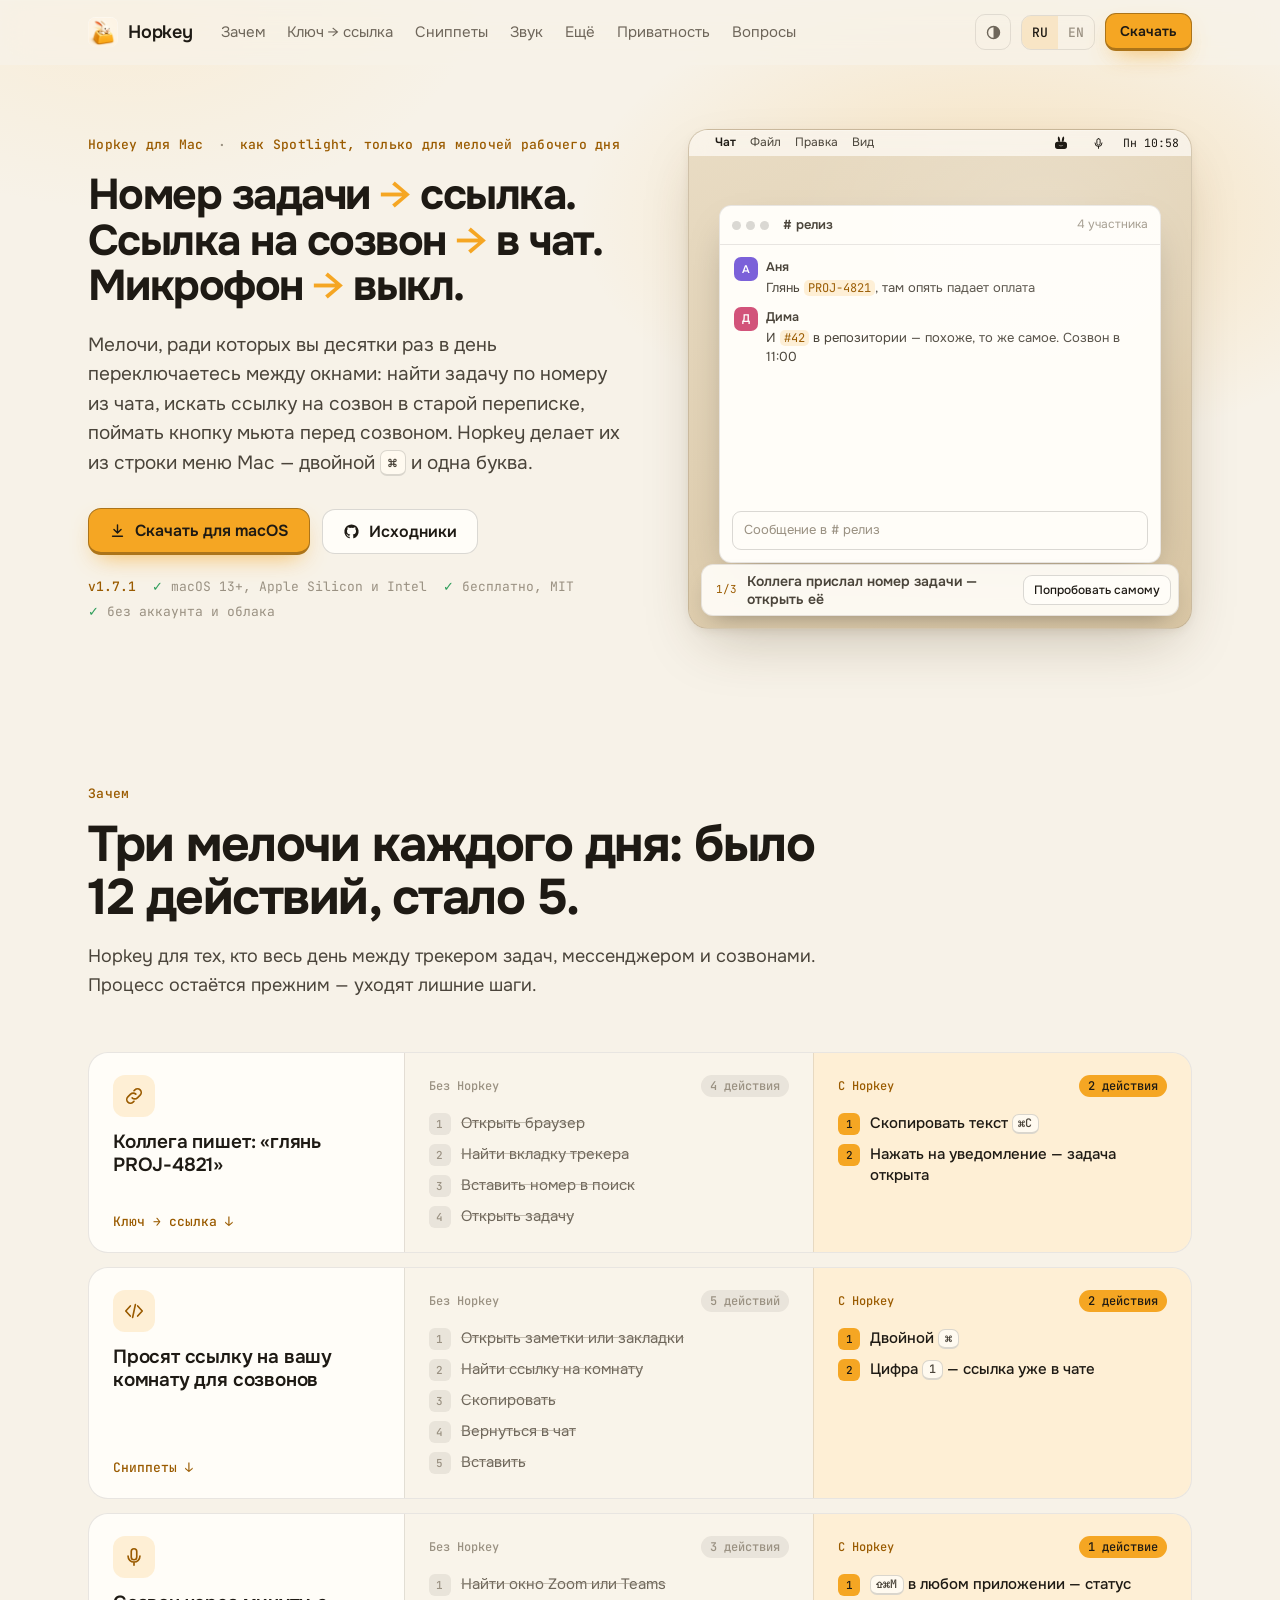
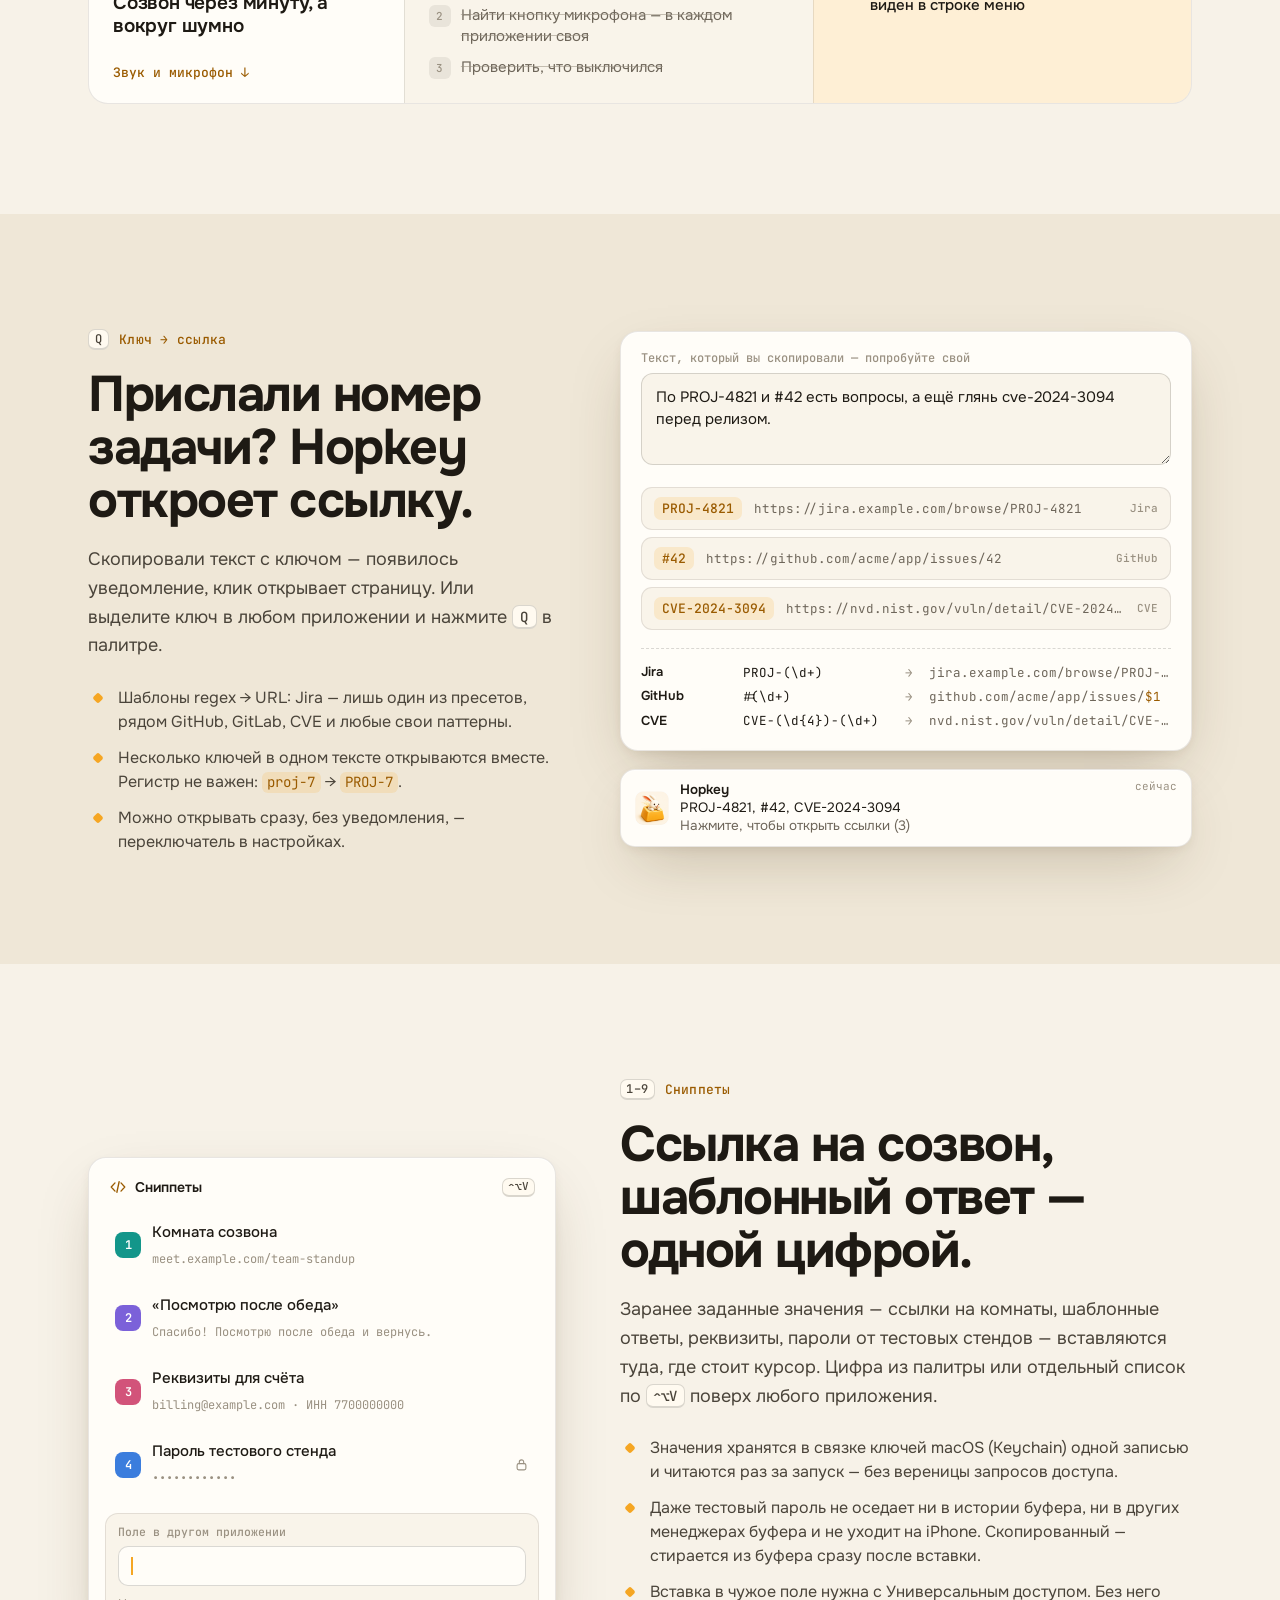
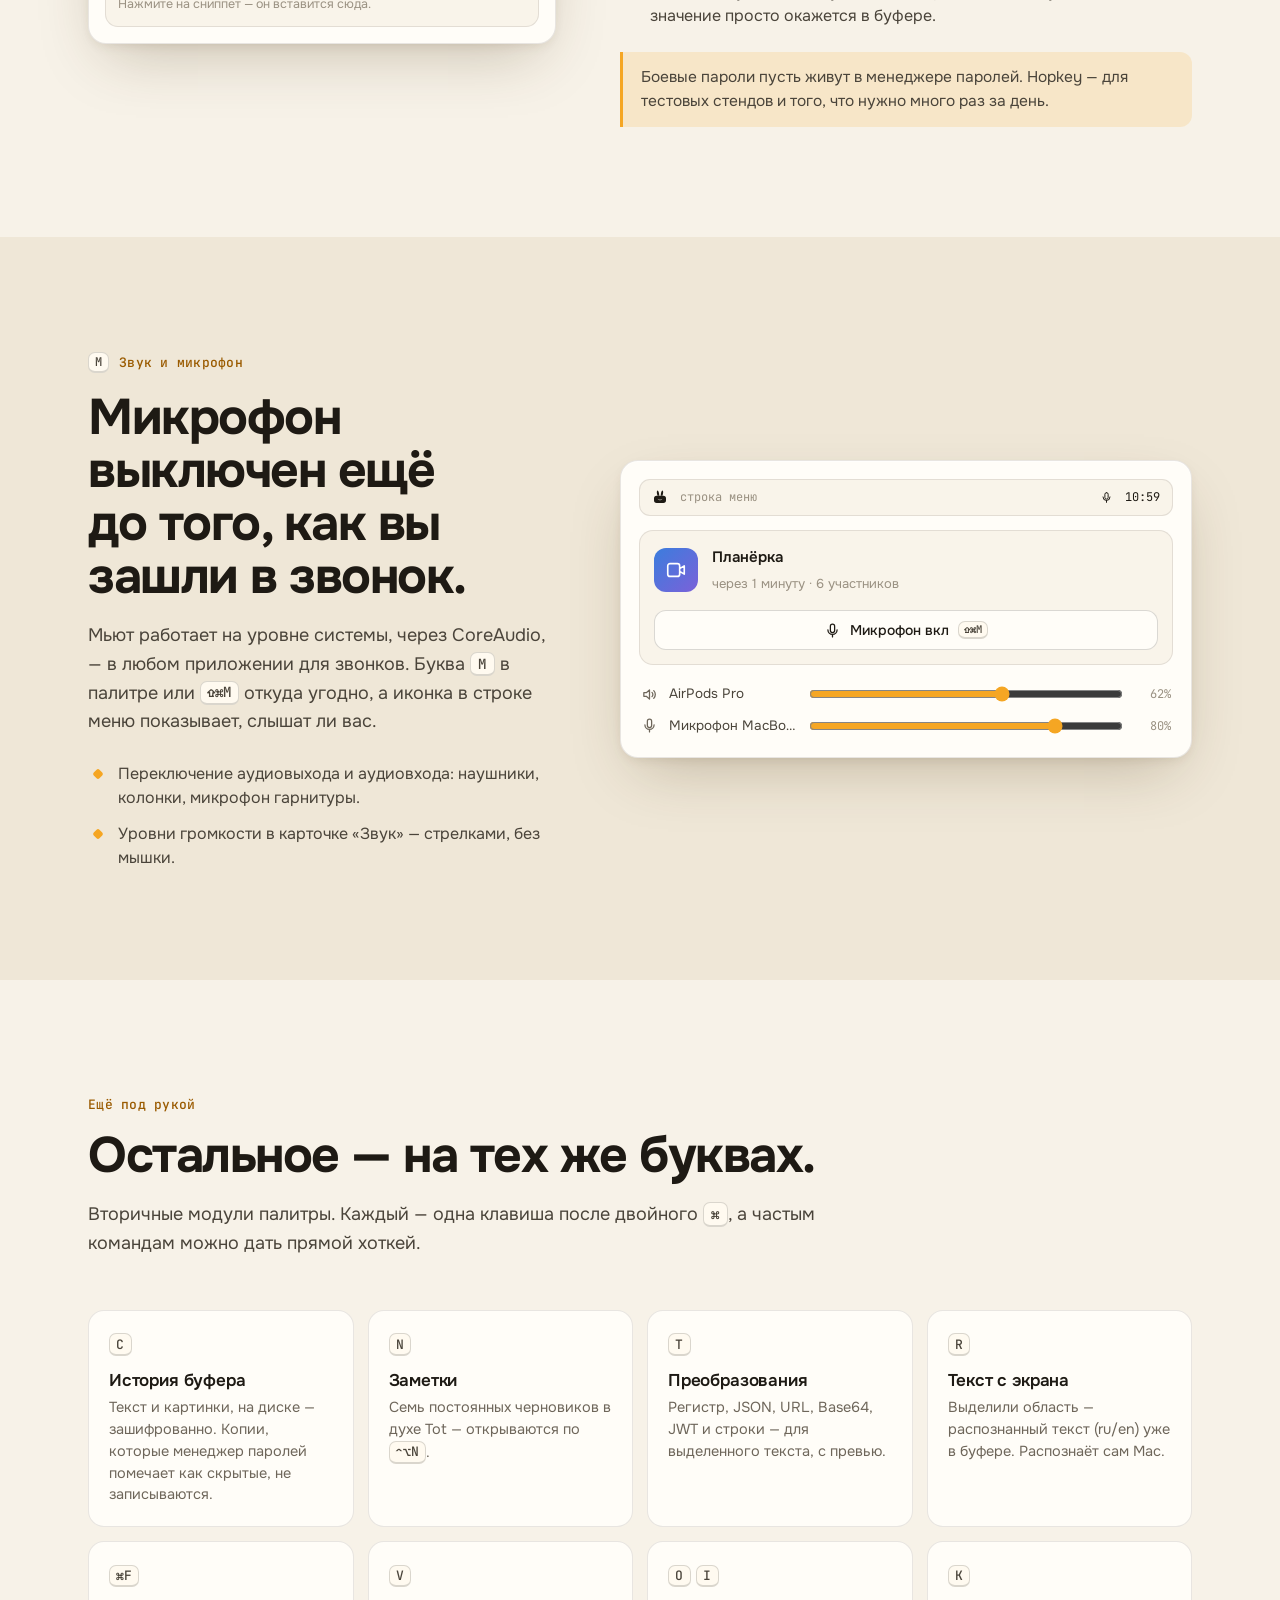
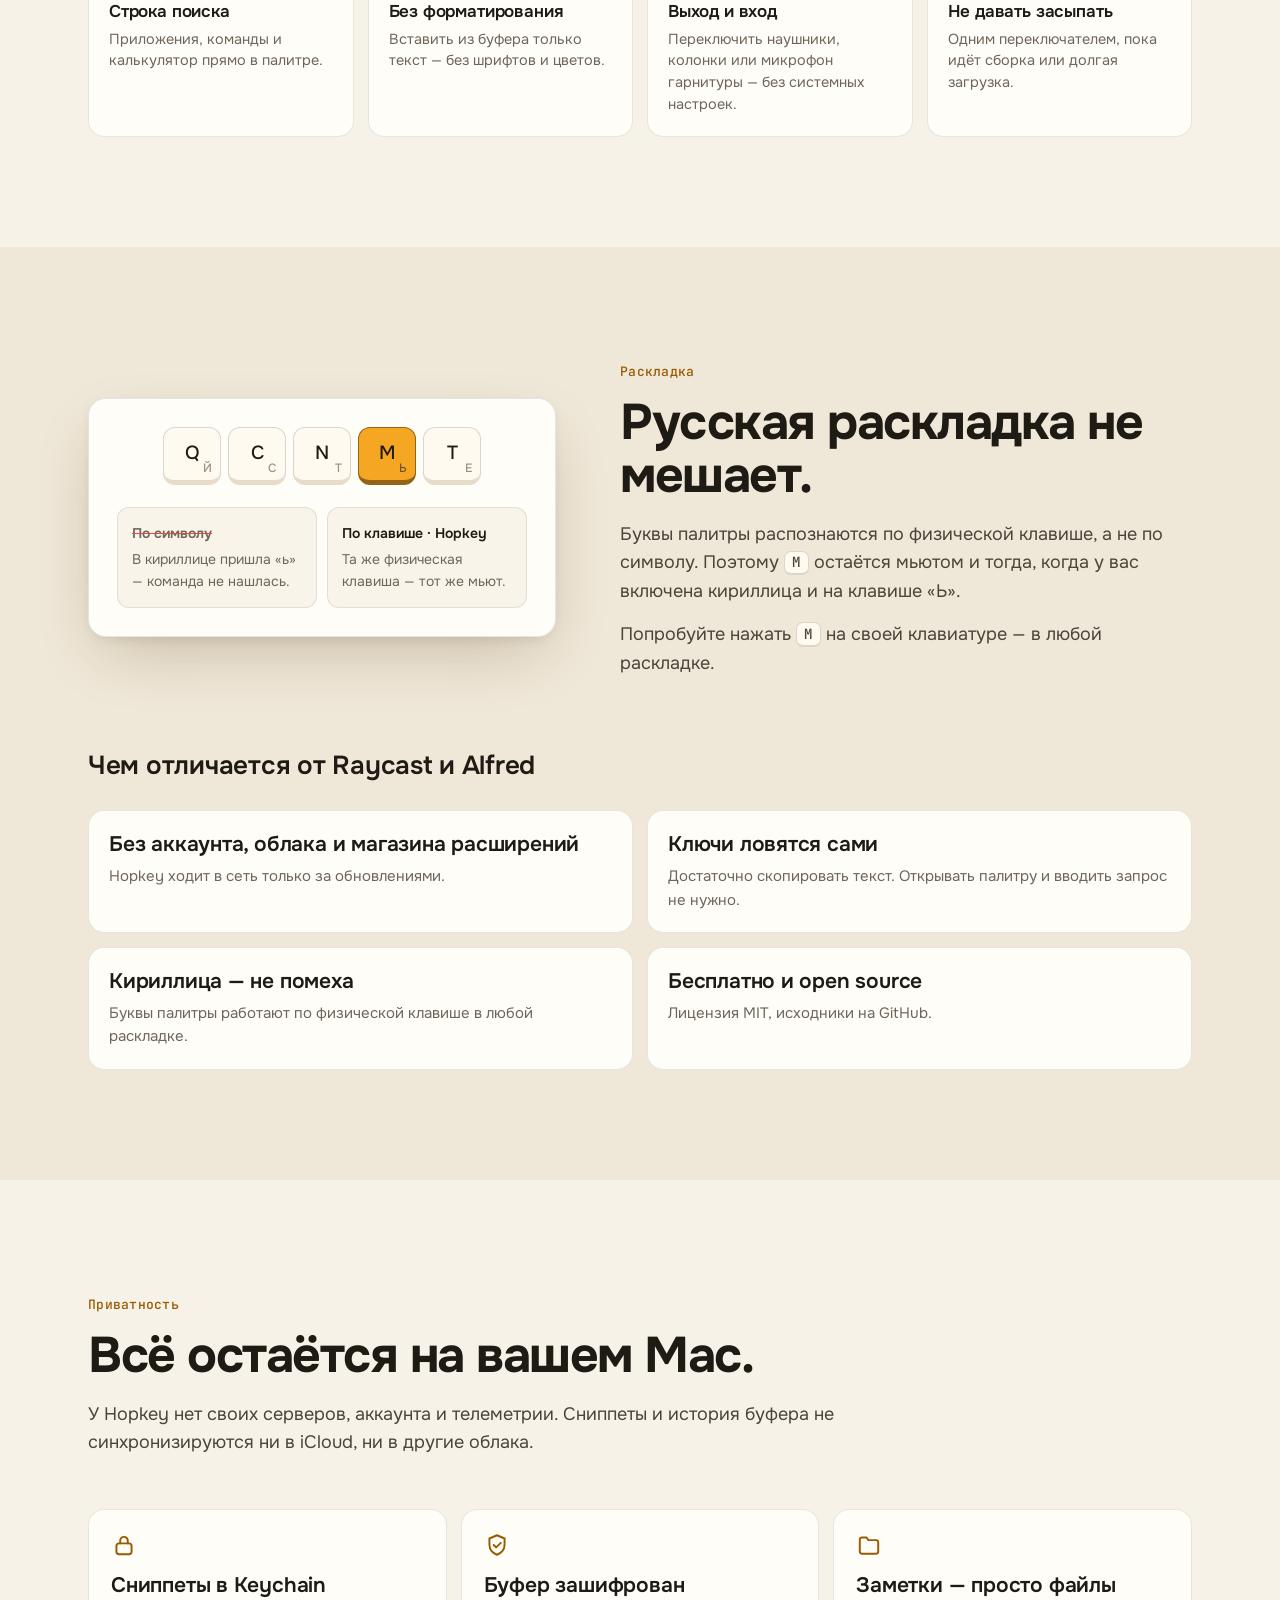
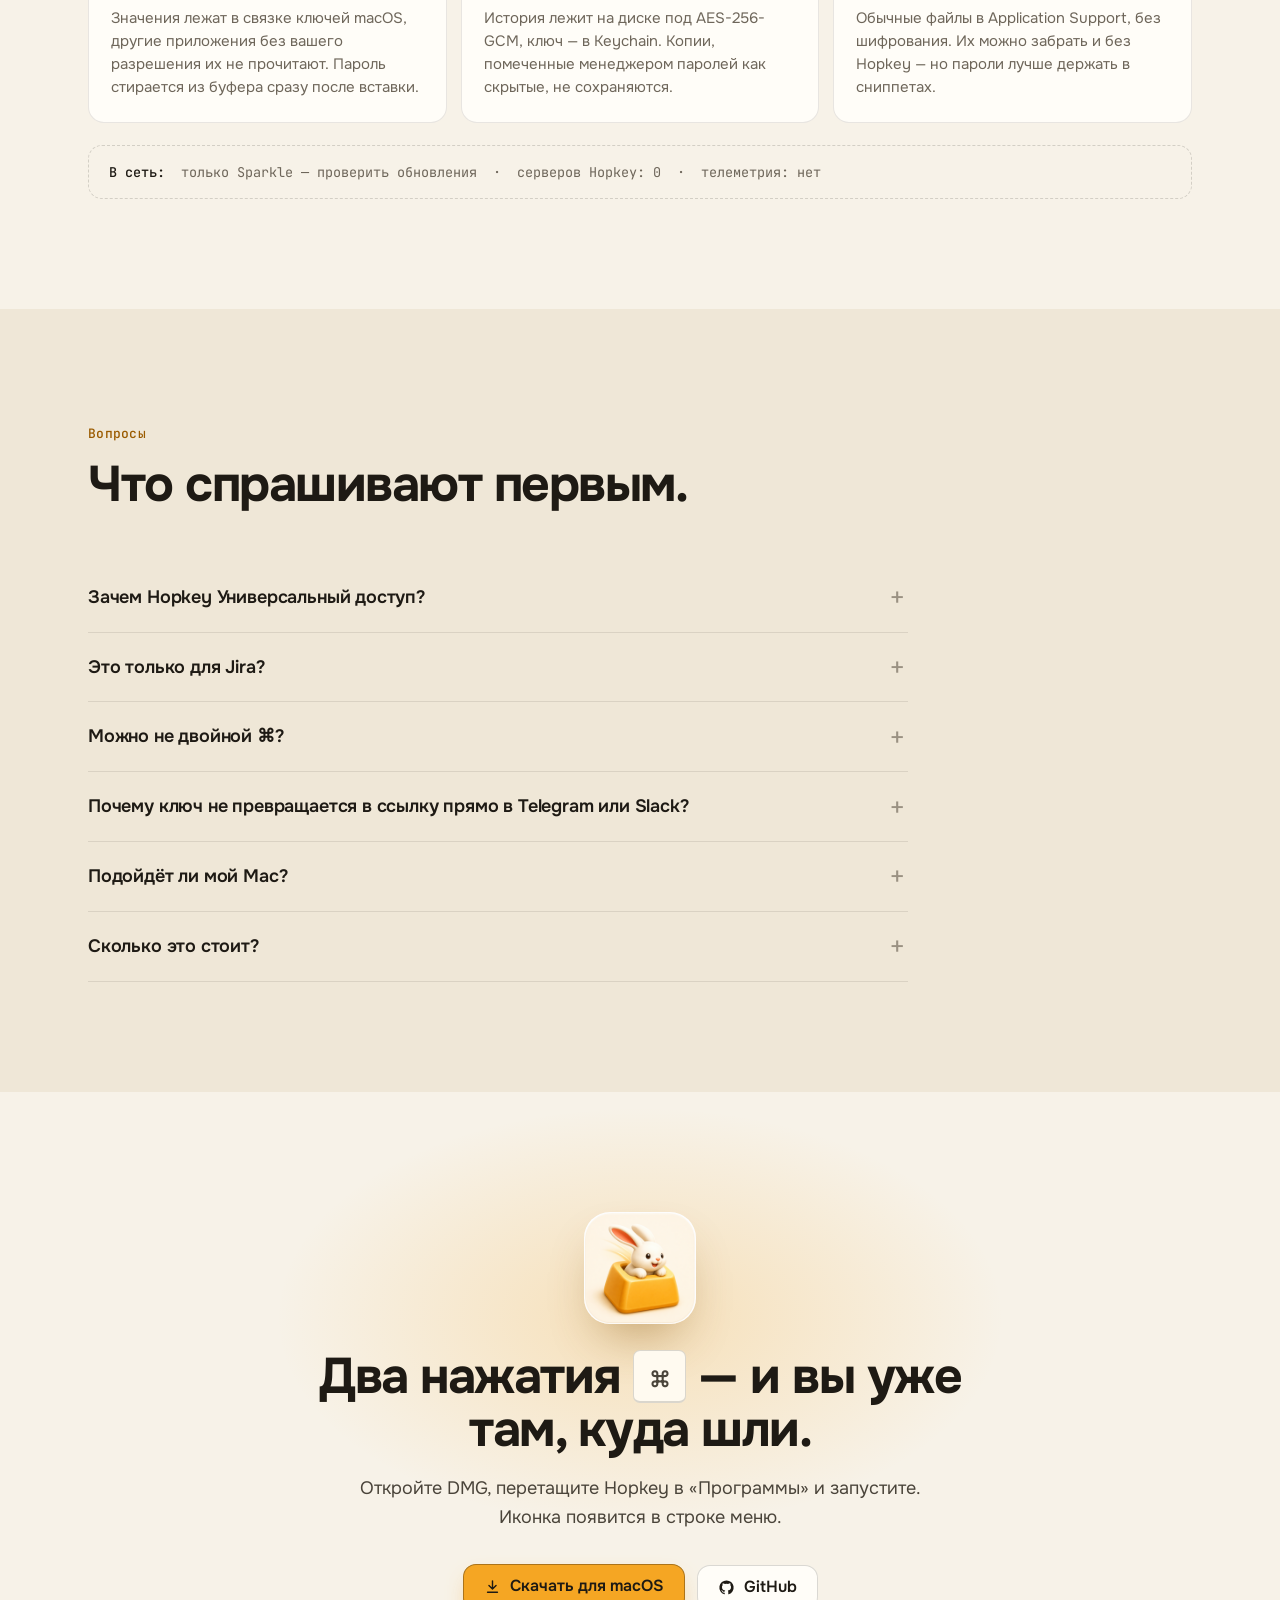
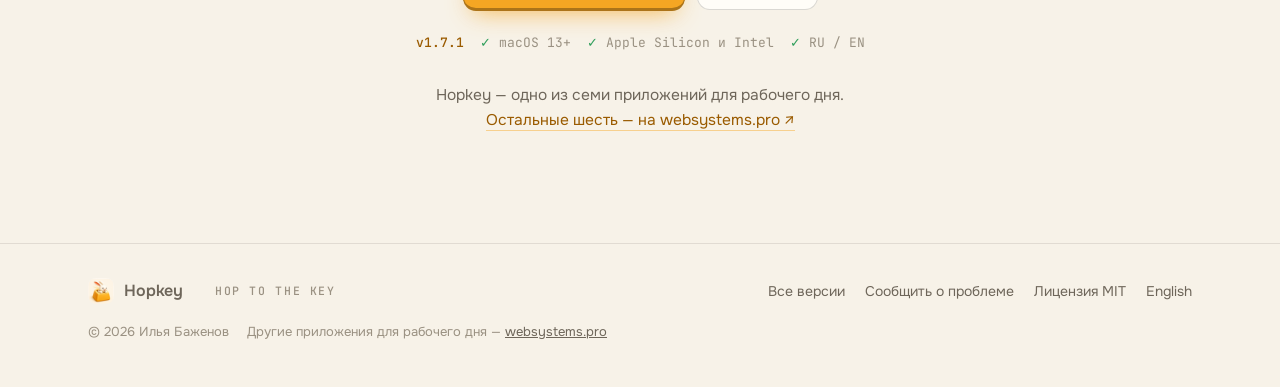
==== commit d03fa253: "release v1.7.1" ====
--- a/docs/index.html
+++ b/docs/index.html
@@ -90,7 +90,7 @@
           <a class="btn pri" href="https://github.com/ilyabazhenov/Hopkey/releases/latest"><svg aria-hidden="true"><use href="#i-down"/></svg>Скачать для macOS</a>
           <a class="btn" href="https://github.com/ilyabazhenov/Hopkey"><svg aria-hidden="true"><use href="#i-gh"/></svg>Исходники</a>
         </div>
-        <div class="req rv"><span class="ver">v1.7.0</span><span>macOS 13+, Apple Silicon и Intel</span><span>бесплатно, MIT</span><span>без аккаунта и облака</span></div>
+        <div class="req rv"><span class="ver">v1.7.1</span><span>macOS 13+, Apple Silicon и Intel</span><span>бесплатно, MIT</span><span>без аккаунта и облака</span></div>
       </div>
 
       <div class="rv">
@@ -384,7 +384,7 @@
         <a class="btn pri" href="https://github.com/ilyabazhenov/Hopkey/releases/latest"><svg aria-hidden="true"><use href="#i-down"/></svg>Скачать для macOS</a>
         <a class="btn" href="https://github.com/ilyabazhenov/Hopkey"><svg aria-hidden="true"><use href="#i-gh"/></svg>GitHub</a>
       </div>
-      <div class="req rv"><span class="ver">v1.7.0</span><span>macOS 13+</span><span>Apple Silicon и Intel</span><span>RU / EN</span></div>
+      <div class="req rv"><span class="ver">v1.7.1</span><span>macOS 13+</span><span>Apple Silicon и Intel</span><span>RU / EN</span></div>
       <p class="family rv">Hopkey — одно из семи приложений для рабочего дня. <a href="https://websystems.pro/">Остальные шесть — на&nbsp;websystems.pro&nbsp;↗</a></p>
     </div>
   </section>
